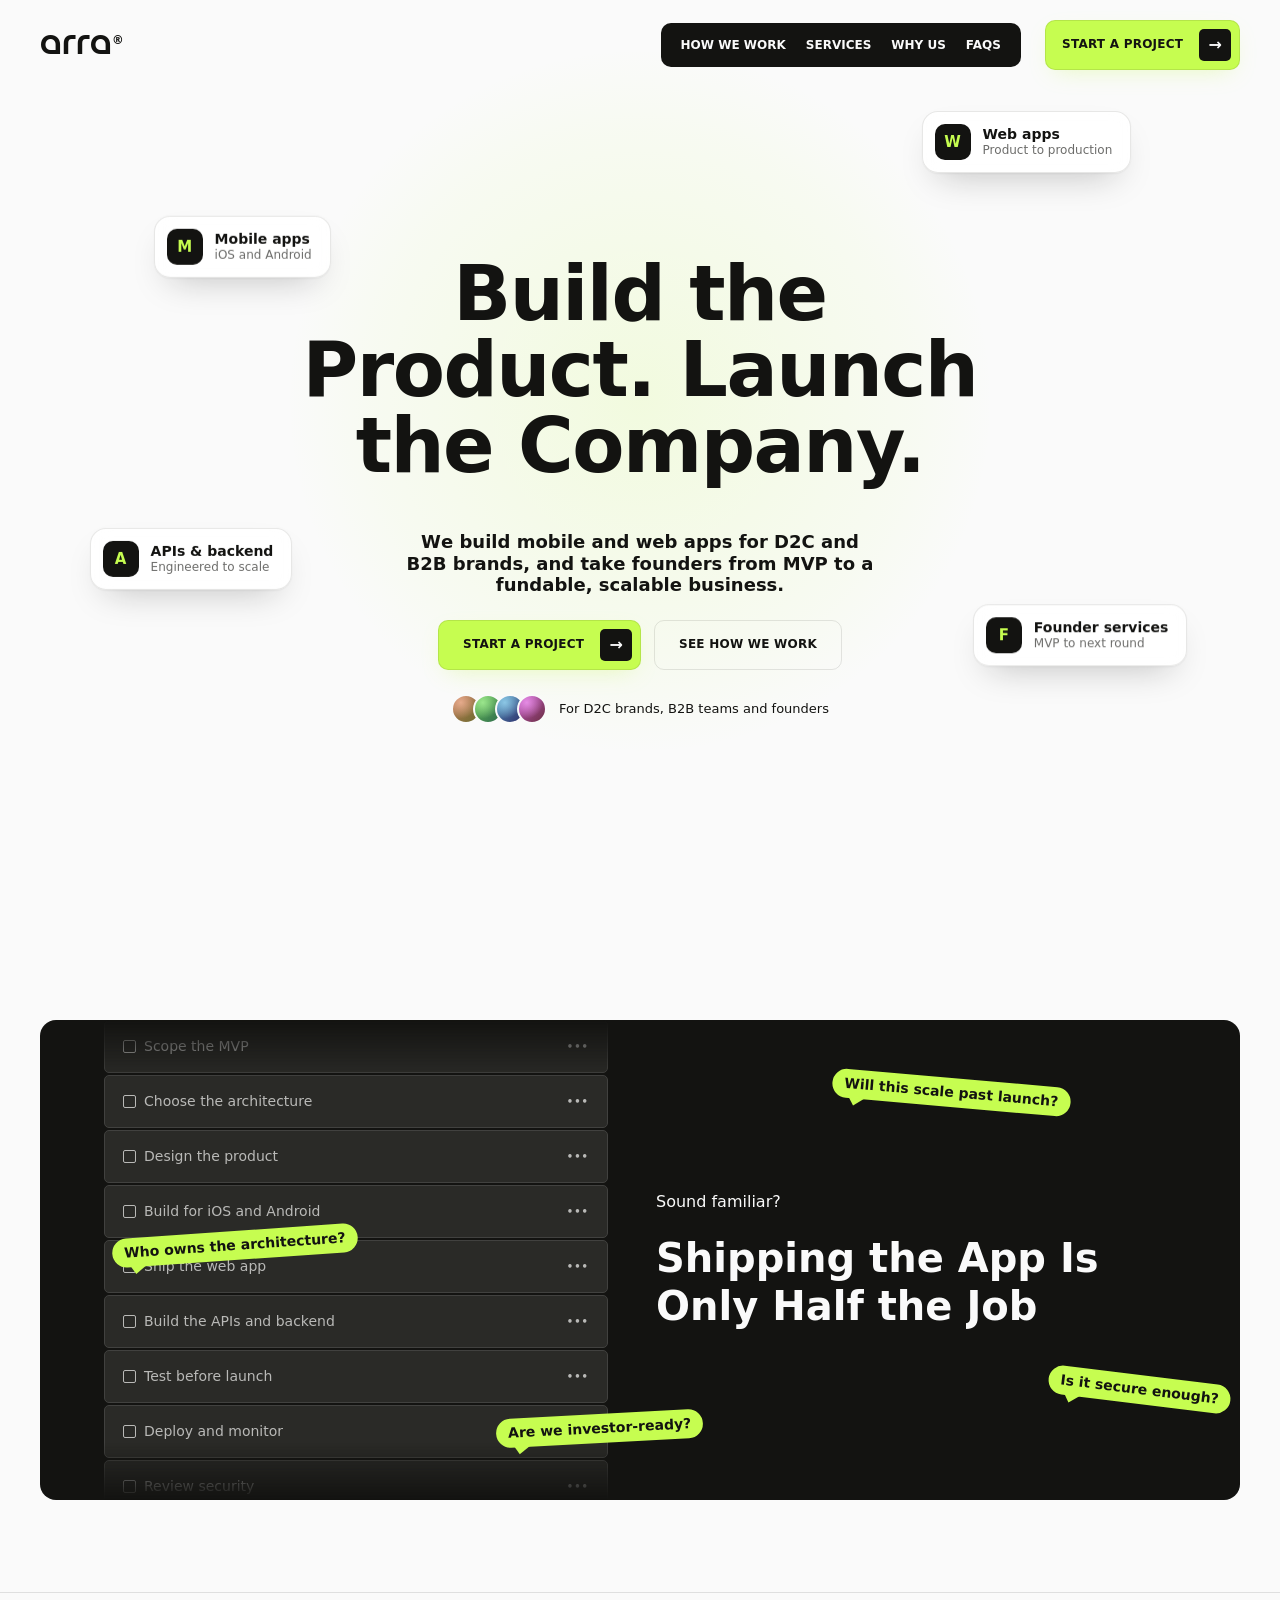
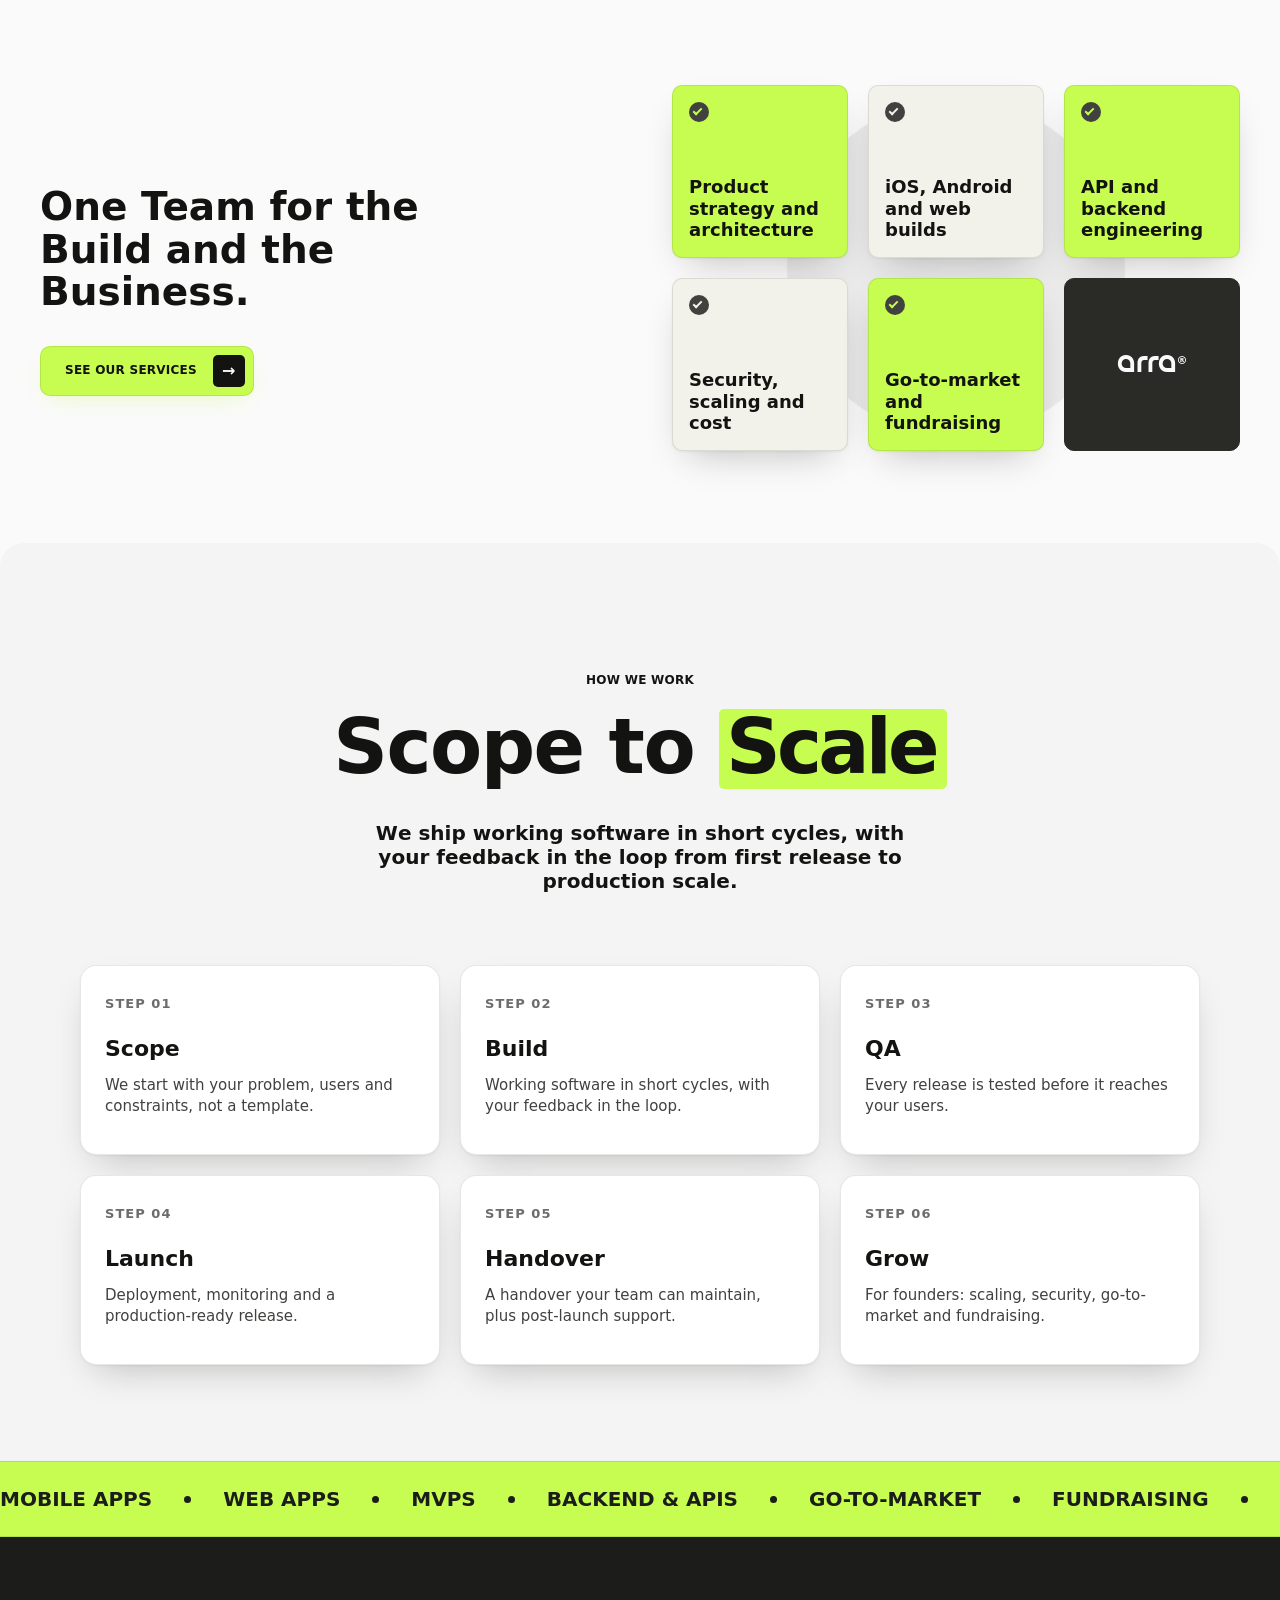
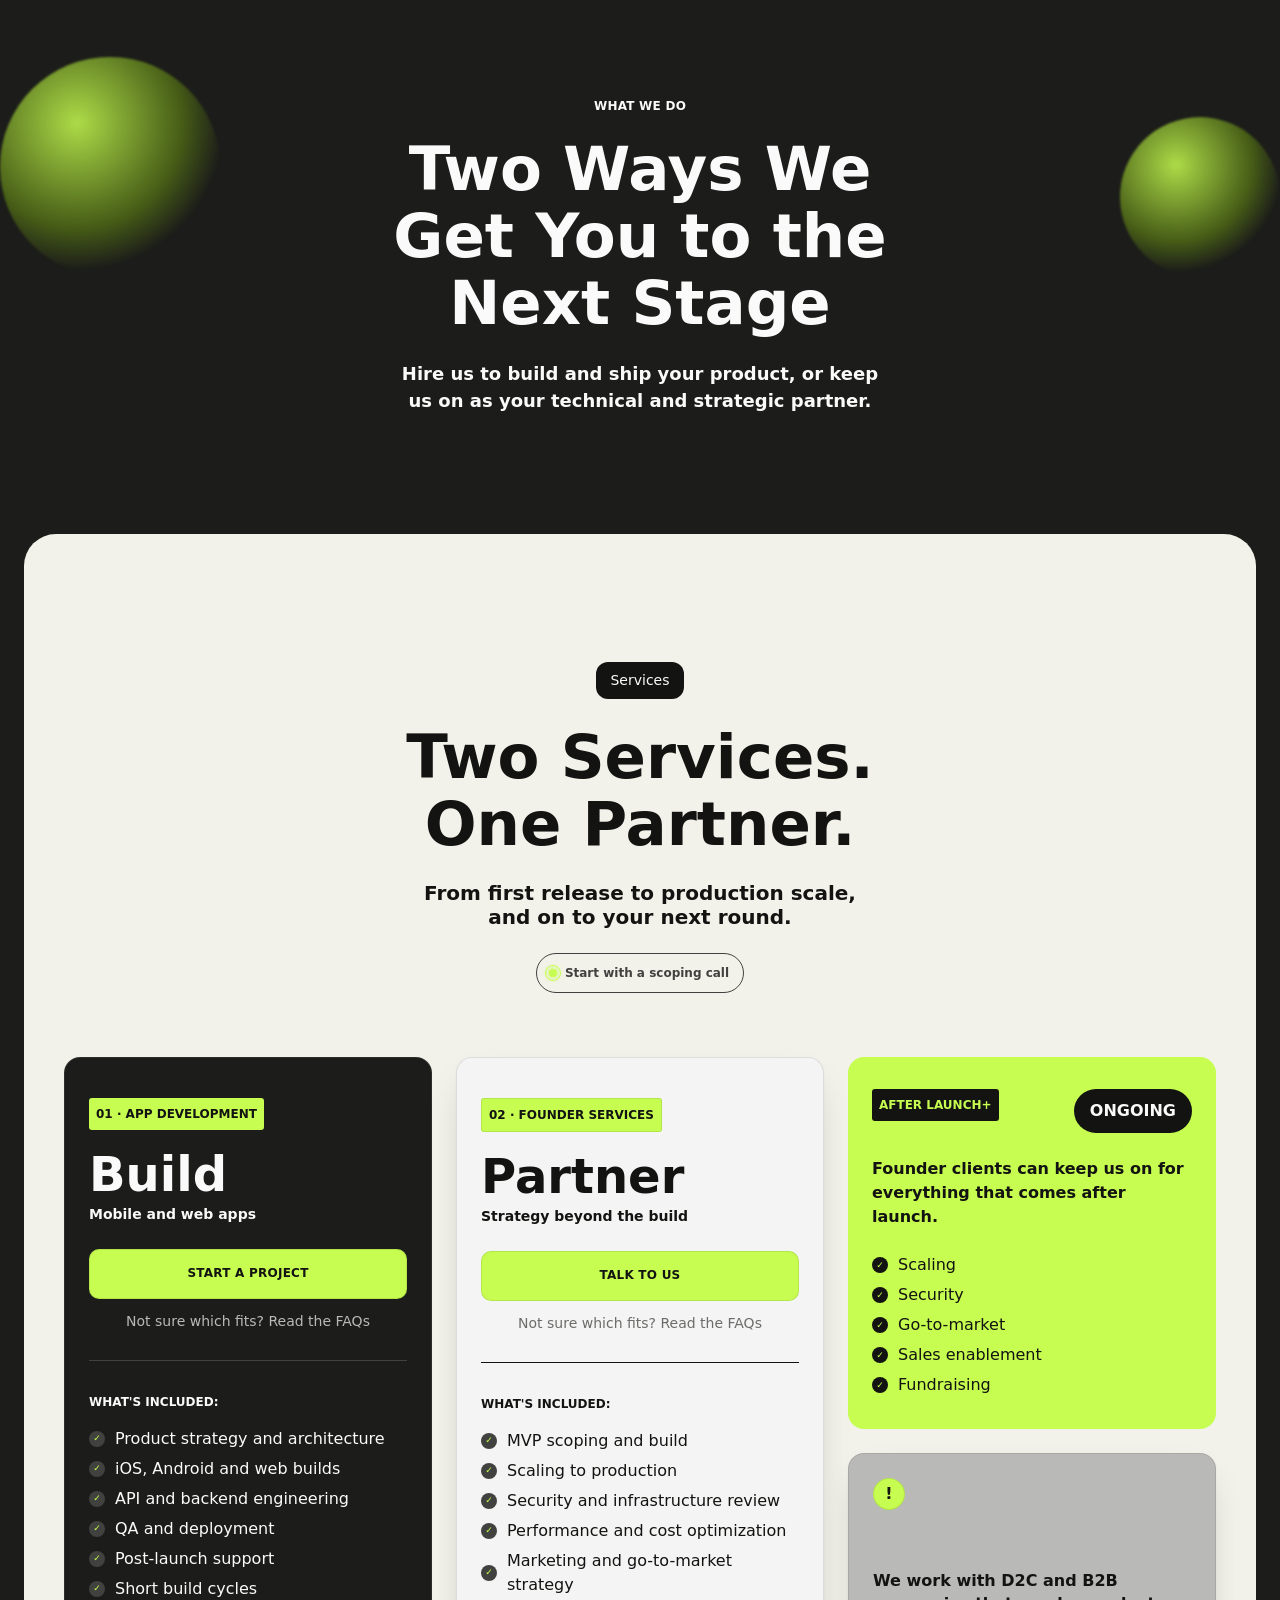
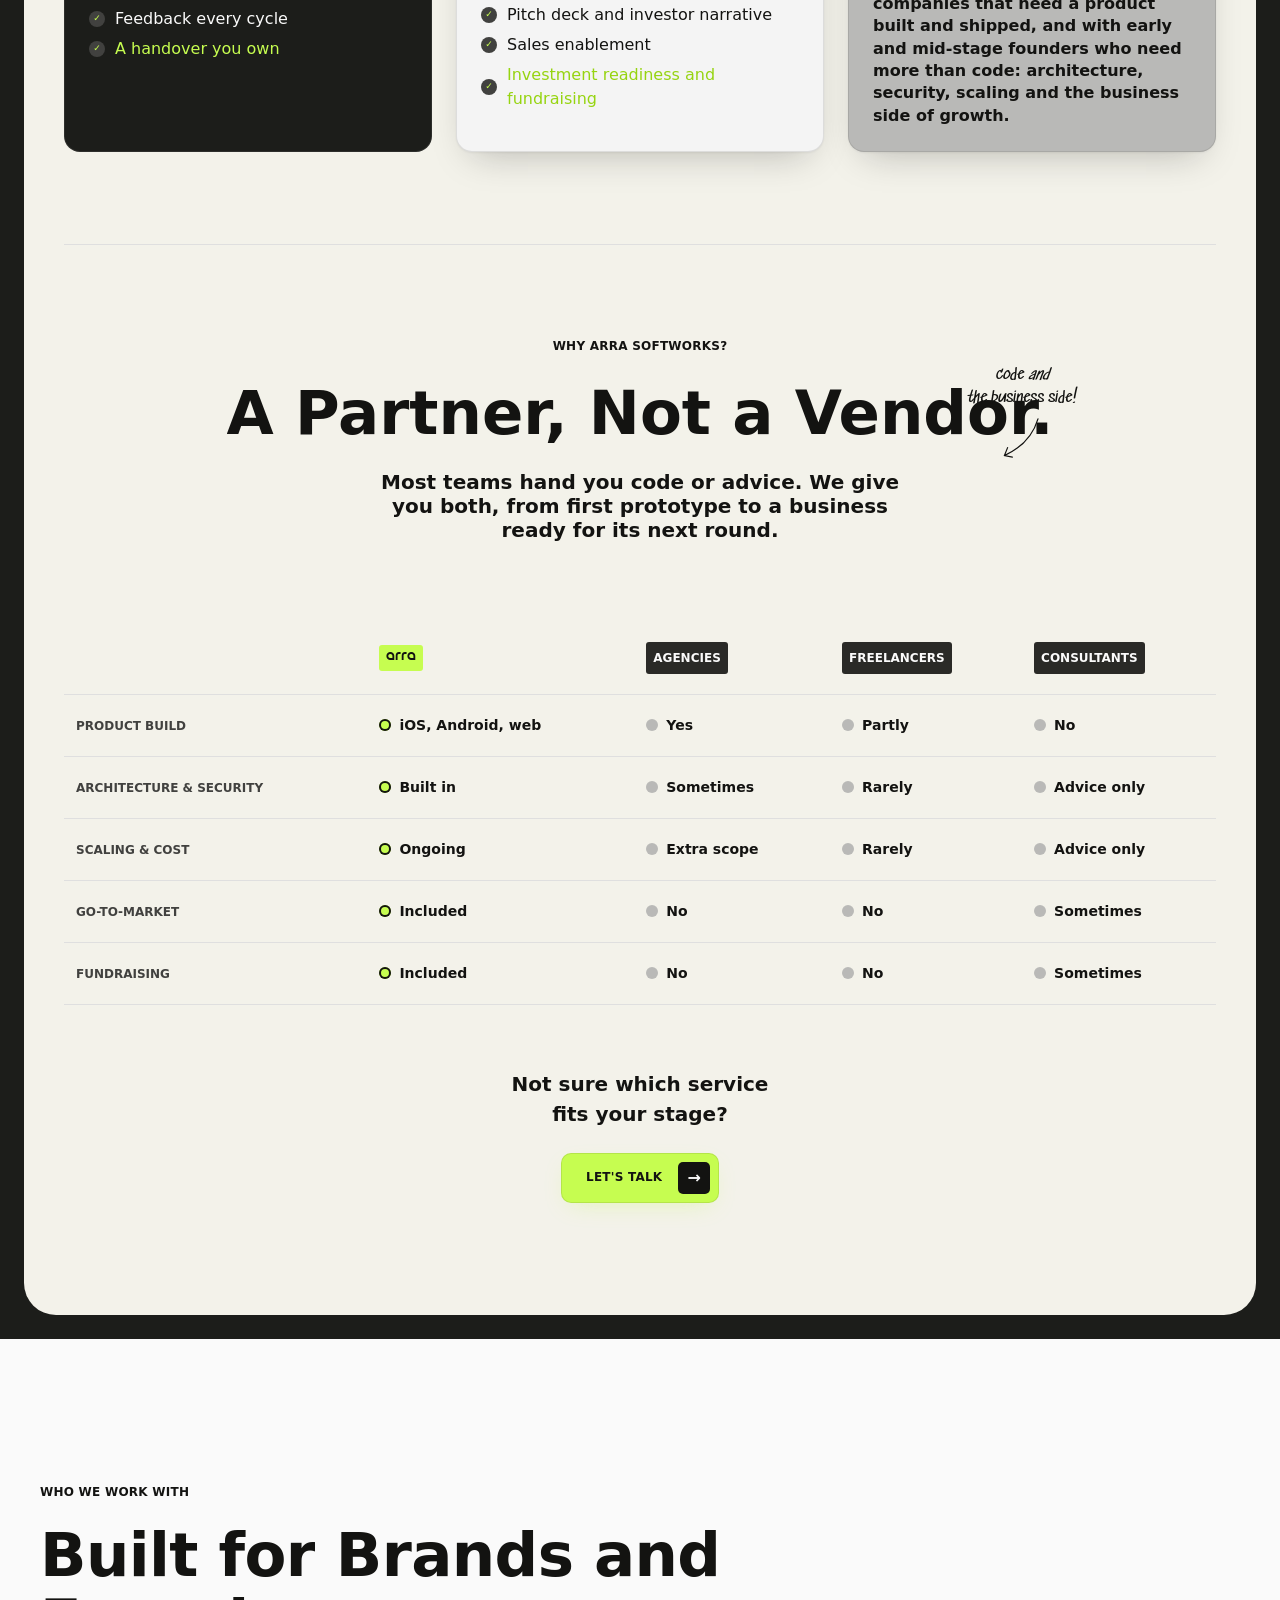
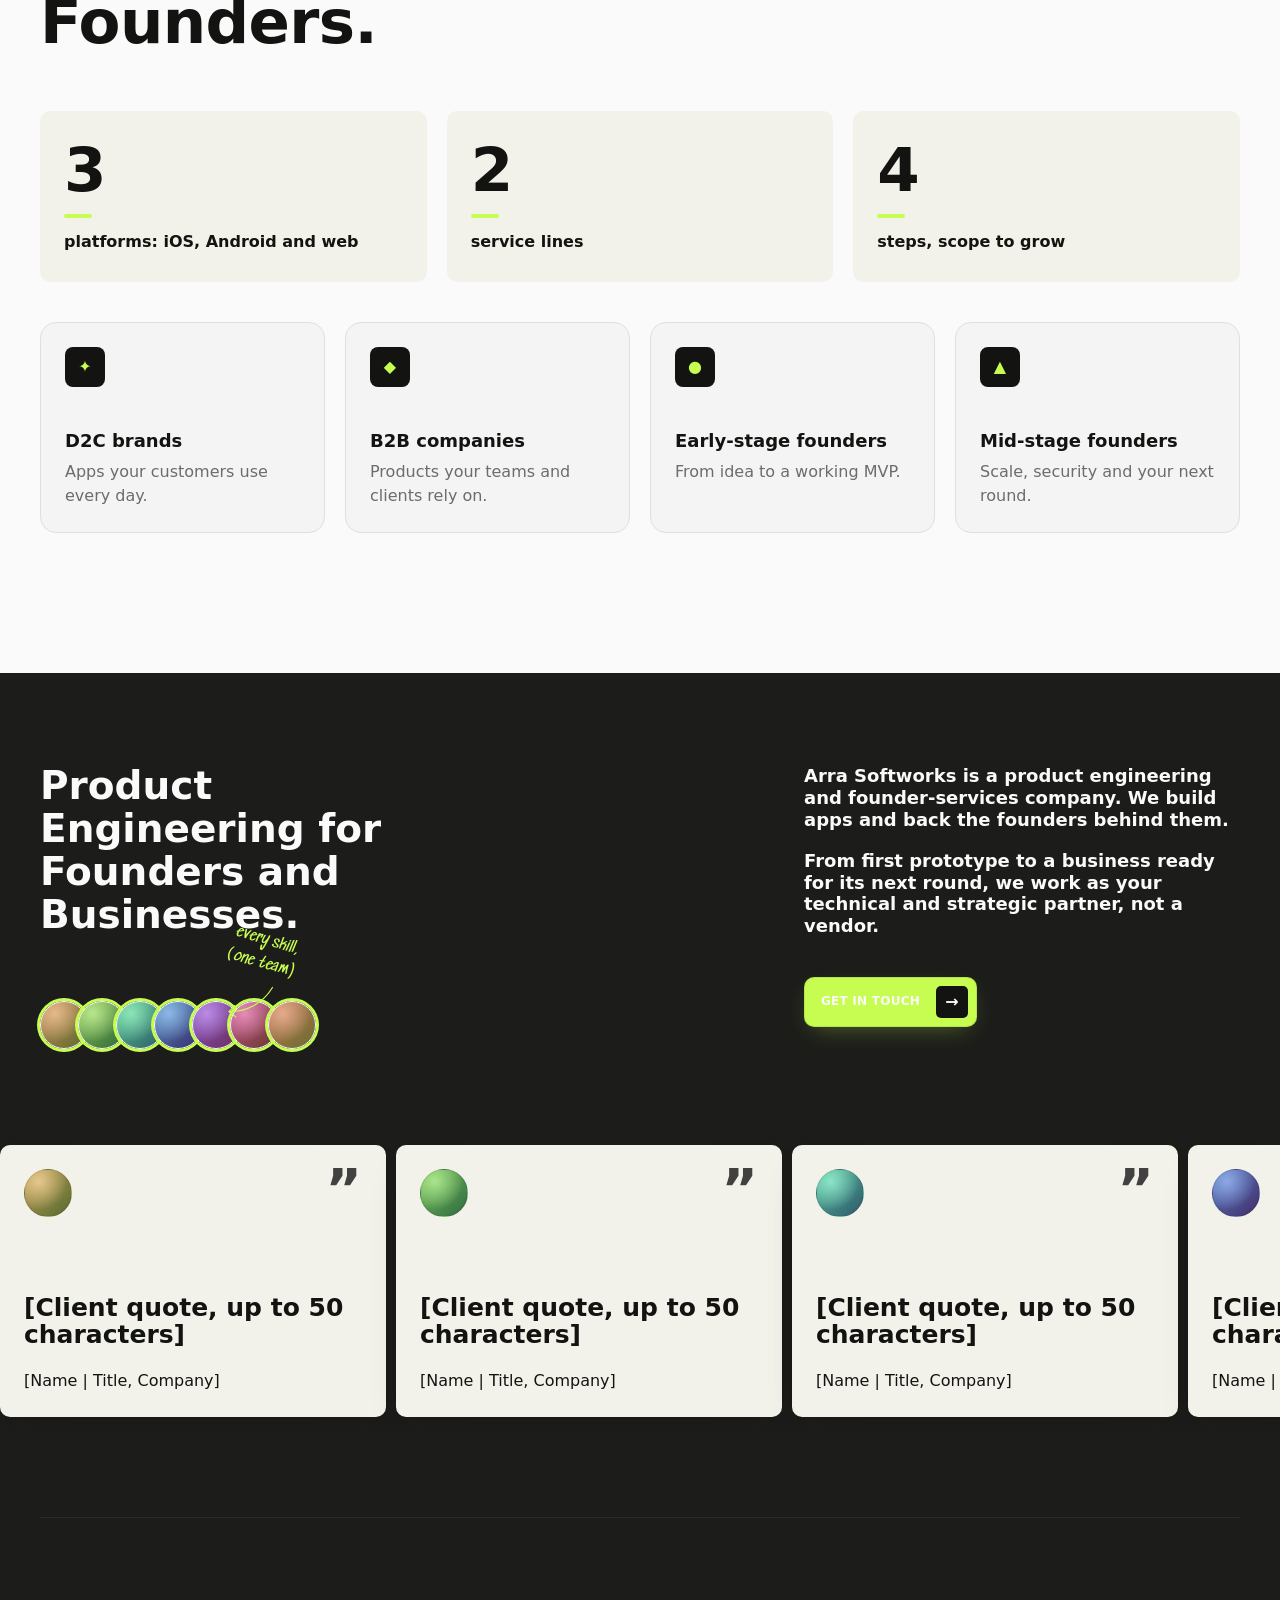
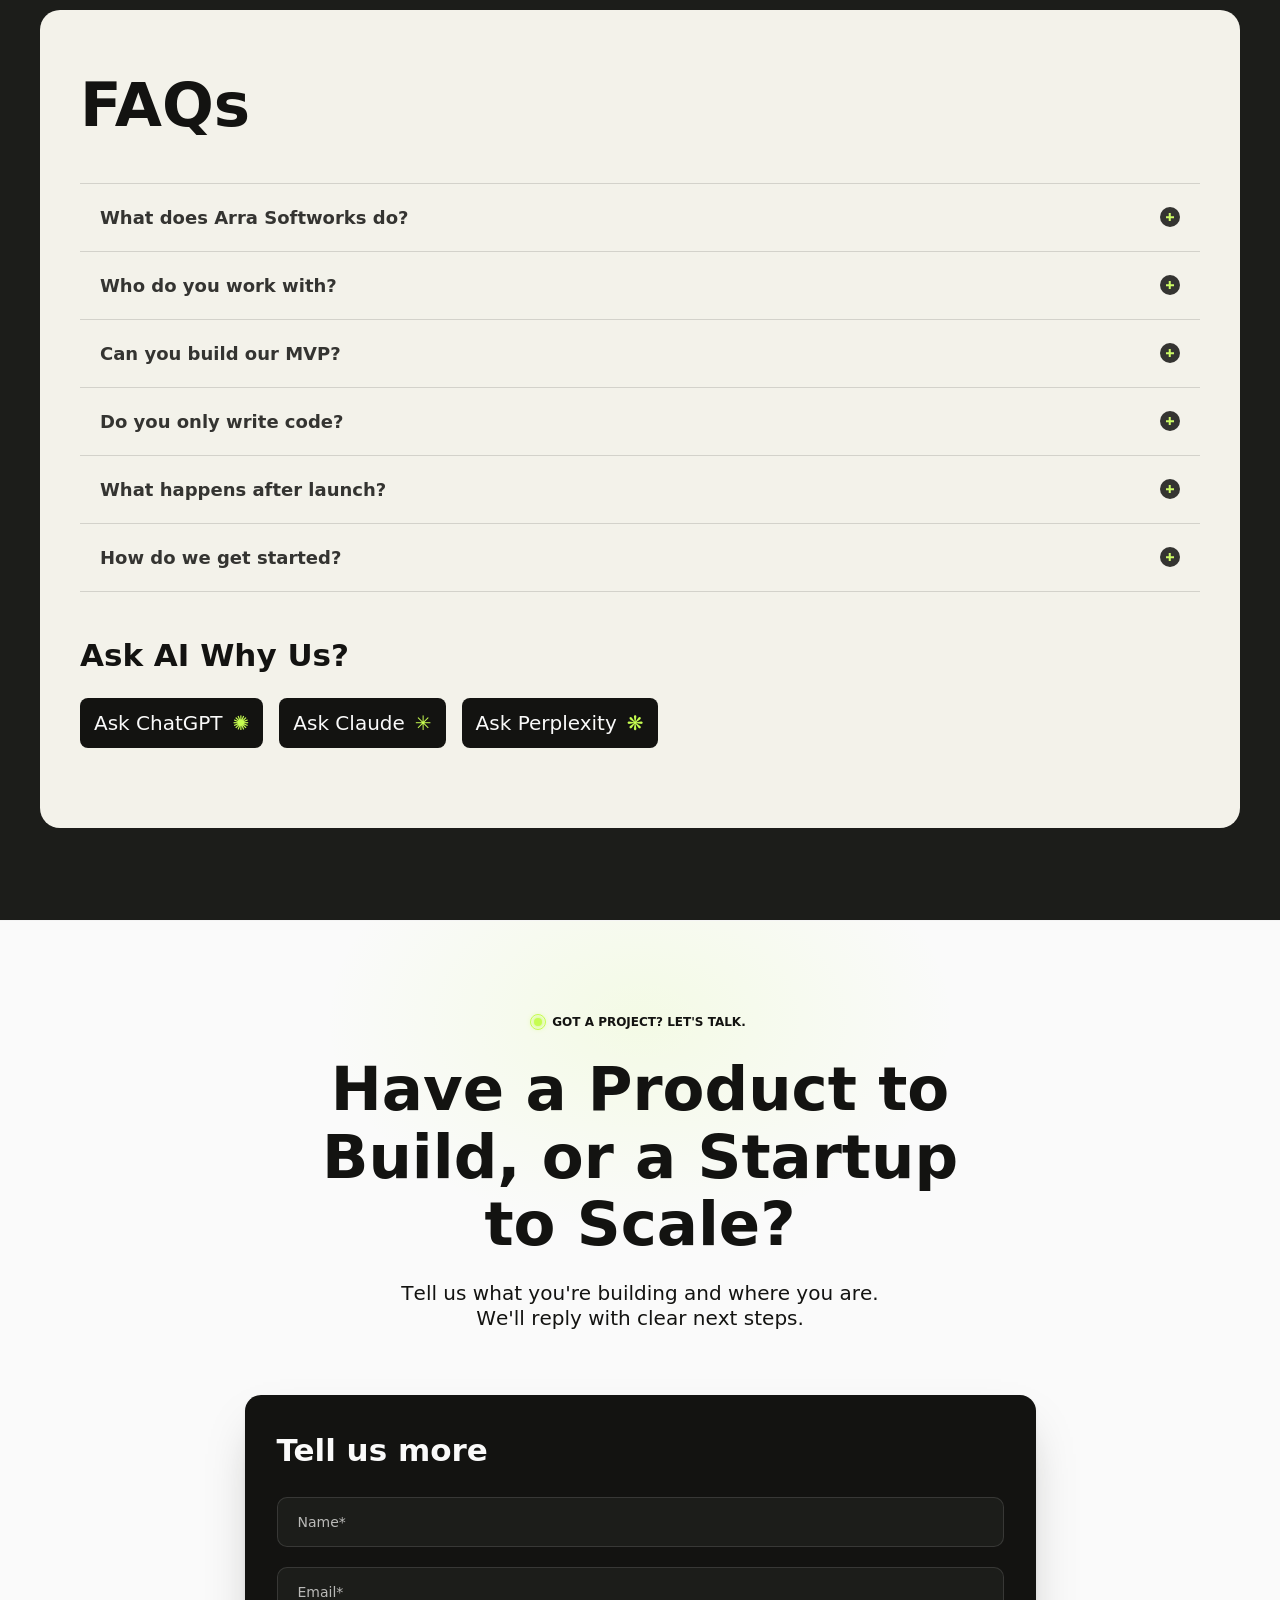
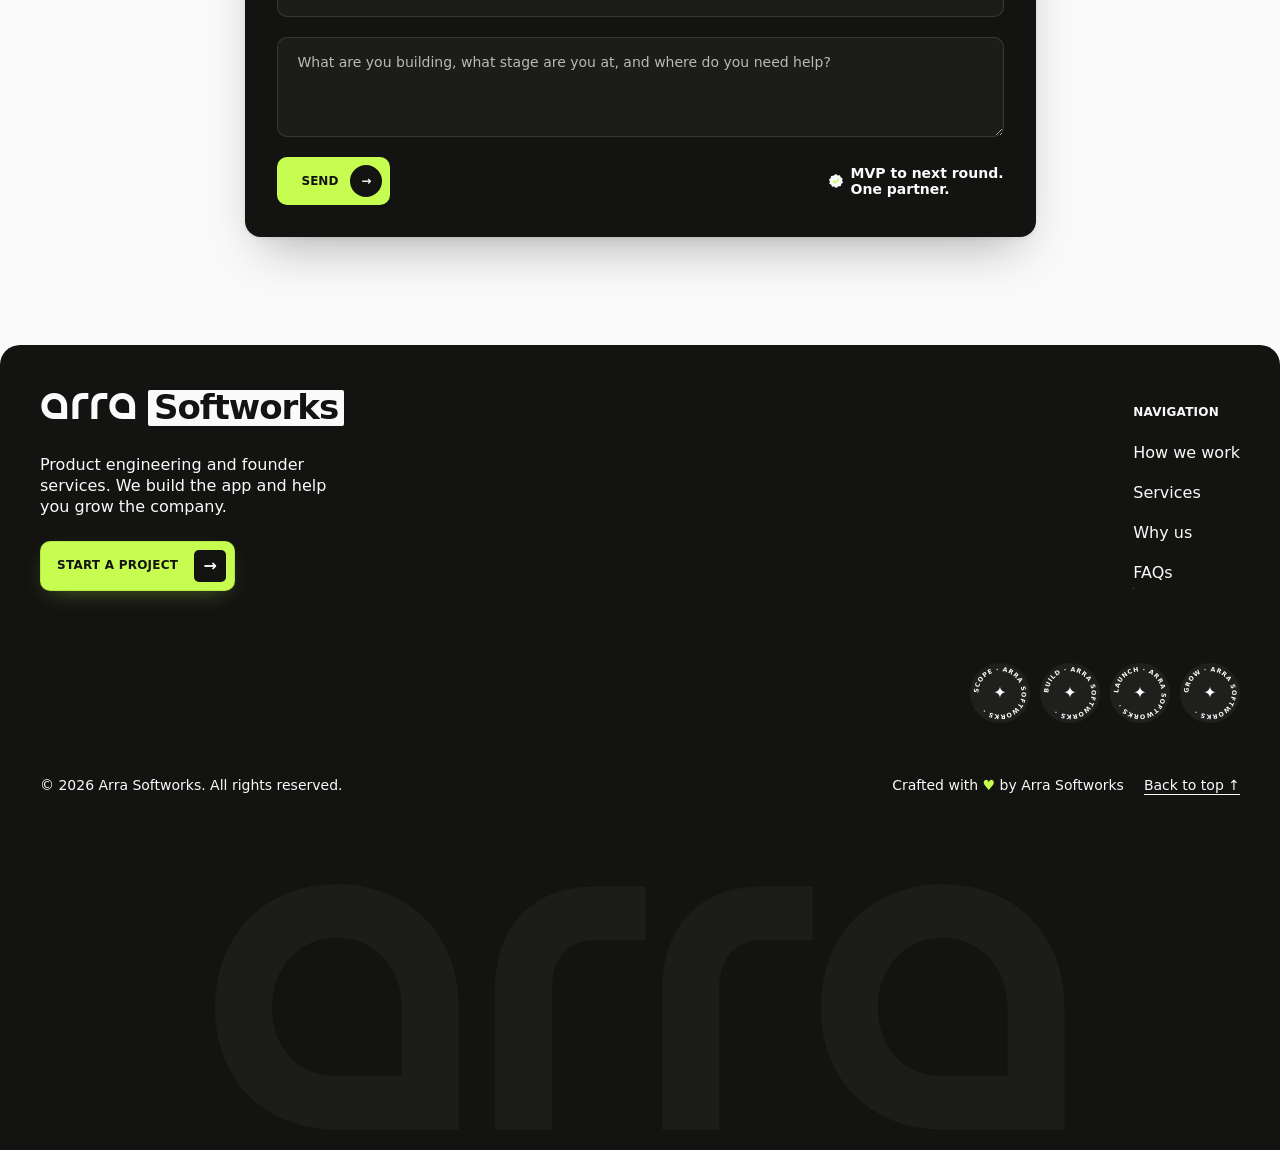
==== index.html @ 8828fb67 "added code" ====
<!DOCTYPE html>
<html lang="en">
<head>
  <meta charset="UTF-8" />
  <meta name="viewport" content="width=device-width, initial-scale=1" />
  <title>App &amp; MVP Development Partner for Founders | Arra Softworks</title>
  <meta name="description" content="Mobile and web apps for D2C and B2B brands, plus MVP, security, GTM and fundraising support for early and mid-stage founders." />
  <link rel="canonical" href="https://arrasoftworks.com/" />
  <meta name="robots" content="index, follow" />
  <meta name="theme-color" content="#131311" />
  <link rel="icon" href="favicon.ico?v=2" sizes="48x48" />
  <link rel="icon" href="favicon-32.png?v=2" sizes="32x32" type="image/png" />
  <link rel="icon" href="icon-512.png?v=2" sizes="512x512" type="image/png" />
  <link rel="apple-touch-icon" href="apple-touch-icon.png?v=2" />
  <meta property="og:type" content="website" />
  <meta property="og:site_name" content="Arra Softworks" />
  <meta property="og:title" content="Arra Softworks: Build the Product. Launch the Company." />
  <meta property="og:description" content="Mobile and web apps for D2C and B2B brands, plus MVP, security, GTM and fundraising support for early and mid-stage founders." />
  <meta property="og:url" content="https://arrasoftworks.com/" />
  <meta property="og:image" content="https://arrasoftworks.com/og.png" />
  <meta property="og:image:width" content="1200" />
  <meta property="og:image:height" content="630" />
  <meta property="og:image:alt" content="arra Softworks: Build the Product. Launch the Company." />
  <meta property="og:locale" content="en_IN" />
  <meta name="twitter:card" content="summary_large_image" />
  <meta name="twitter:title" content="Arra Softworks: Build the Product. Launch the Company." />
  <meta name="twitter:description" content="Mobile and web apps for D2C and B2B brands, plus MVP, security, GTM and fundraising support for early and mid-stage founders." />
  <meta name="twitter:image" content="https://arrasoftworks.com/og.png" />
  <!-- Google Search Console: paste the verification tag here (or verify the domain via DNS, which is preferred) -->
  <!-- <meta name="google-site-verification" content="PASTE_TOKEN_HERE" /> -->
  <script src="analytics.js?v=1" defer></script>
  <script type="application/ld+json">
  {
    "@context": "https://schema.org",
    "@type": "ProfessionalService",
    "name": "Arra Softworks",
    "url": "https://arrasoftworks.com/",
    "logo": "https://arrasoftworks.com/icon-512.png",
    "image": "https://arrasoftworks.com/og.png",
    "description": "Mobile and web apps for D2C and B2B brands, plus MVP, security, GTM and fundraising support for early and mid-stage founders.",
    "slogan": "Build the product. Launch the company.",
    "serviceType": ["Mobile app development", "Web app development", "MVP development", "API and backend engineering", "Startup technical and go-to-market advisory", "Fundraising and pitch deck support"],
    "areaServed": [{"@type": "Country", "name": "India"}, {"@type": "Place", "name": "Worldwide"}],
    "sameAs": []
  }
  </script>
  <link rel="preconnect" href="https://api.fontshare.com" crossorigin />
  <link rel="preconnect" href="https://cdn.fontshare.com" crossorigin />
  <link rel="preconnect" href="https://fonts.googleapis.com" />
  <link rel="preconnect" href="https://fonts.gstatic.com" crossorigin />
  <link rel="preload" href="aonic.medium.ttf" as="font" type="font/ttf" crossorigin />
  <link rel="preload" href="https://cdn.fontshare.com/wf/NHPGVFYUXYXE33DZ75OIT4JFGHITX5PE/PSUTMASCDJTVPERDYJZPN23BVUFUCQIF/J64QX5IPOHK56I2KYUNBQ5M2XWZEYKYX.woff2" as="font" type="font/woff2" crossorigin />
  <link rel="preload" href="https://cdn.fontshare.com/wf/P2LQKHE6KA6ZP4AAGN72KDWMHH6ZH3TA/ZC32TK2P7FPS5GFTL46EU6KQJA24ZYDB/7AHDUZ4A7LFLVFUIFSARGIWCRQJHISQP.woff2" as="font" type="font/woff2" crossorigin />
  <link rel="stylesheet" href="https://api.fontshare.com/v2/css?f[]=satoshi@400,500,700,900&display=swap" media="print" onload="this.media='all'" />
  <link rel="stylesheet" href="https://fonts.googleapis.com/css2?family=Sedgwick+Ave&display=swap" media="print" onload="this.media='all'" />
  <noscript>
    <link rel="stylesheet" href="https://api.fontshare.com/v2/css?f[]=satoshi@400,500,700,900&display=swap" />
    <link rel="stylesheet" href="https://fonts.googleapis.com/css2?family=Sedgwick+Ave&display=swap" />
  </noscript>
  <link rel="stylesheet" href="styles.css?v=20" />
</head>
<body>

  <div class="progress" aria-hidden="true"></div>
  <div class="cursor" aria-hidden="true"></div>

  <!-- NAV -->
  <header class="nav" id="top">
    <a href="#top" class="nav__logo"><span class="wordmark">arra</span><sup>®</sup></a>
    <nav class="nav__links" aria-label="Primary">
      <a href="#process" class="link-underline">How we work</a>
      <a href="#services" class="link-underline">Services</a>
      <a href="#why" class="link-underline">Why us</a>
      <a href="#faq" class="link-underline">FAQs</a>
    </nav>
    <a href="#cta" class="btn btn--accent btn--sm magnetic">
      <span class="btn__label" data-text="Start a project">Start a project</span>
      <span class="btn__arrow">→</span>
    </a>
    <button class="nav__burger" aria-label="Open menu" aria-expanded="false"><span></span><span></span></button>
  </header>

  <div class="mobile-menu" aria-hidden="true">
    <a href="#process">How we work</a>
    <a href="#services">Services</a>
    <a href="#why">Why us</a>
    <a href="#faq">FAQs</a>
    <a href="#cta" class="btn btn--accent"><span class="btn__label" data-text="Start a project">Start a project</span><span class="btn__arrow">→</span></a>
  </div>

  <main>
    <!-- HERO -->
    <section class="hero">
      <div class="hero__blob" aria-hidden="true"></div>
      <div class="hero__floats" aria-hidden="true">
        <figure class="float-card float-card--chip parallax" data-speed="-0.15" style="--x:12%;--y:20%;--r:0deg;--fx:0px;--fy:28px;--fr:0deg"><span class="chip__ico">M</span><figcaption><b>Mobile apps</b><small>iOS and Android</small></figcaption></figure>
        <figure class="float-card float-card--chip parallax" data-speed="0.12" style="--x:72%;--y:16%;--r:0deg;--fx:0px;--fy:28px;--fr:0deg"><span class="chip__ico">W</span><figcaption><b>Web apps</b><small>Product to production</small></figcaption></figure>
        <figure class="float-card float-card--chip parallax" data-speed="-0.1" style="--x:7%;--y:60%;--r:0deg;--fx:0px;--fy:28px;--fr:0deg"><span class="chip__ico">A</span><figcaption><b>APIs &amp; backend</b><small>Engineered to scale</small></figcaption></figure>
        <figure class="float-card float-card--chip parallax" data-speed="0.18" style="--x:76%;--y:64%;--r:0deg;--fx:0px;--fy:28px;--fr:0deg"><span class="chip__ico">F</span><figcaption><b>Founder services</b><small>MVP to next round</small></figcaption></figure>
      </div>
      <div class="hero__inner container">
        <h1 class="hero__title intro" style="--d:.2s">Build the Product. Launch the Company.</h1>
        <p class="hero__sub chars" data-delay="0.6">We build mobile and web apps for D2C and B2B brands, and take founders from MVP to a fundable, scalable business.</p>
        <div class="hero__actions intro intro--pop" style="--d:2s">
          <a href="#cta" class="btn btn--accent magnetic"><span class="btn__label" data-text="Start a project">Start a project</span><span class="btn__arrow">→</span></a>
          <a href="#process" class="btn btn--ghost magnetic"><span class="btn__label" data-text="See how we work">See how we work</span></a>
        </div>
        <div class="hero__proof intro" style="--d:2.1s">
          <div class="avatars"><i></i><i></i><i></i><i></i></div>
          <span>For D2C brands, B2B teams and founders</span>
        </div>
      </div>

</section>

    <!-- PAIN: scrolling checklist panel -->
    <section class="pain container">
      <div class="pain__panel reveal">
        <div class="pain__list" data-speed="22">
          <ul class="pain__track">
            <li class="check"><i></i><span>Scope the MVP</span><b>•••</b></li>
            <li class="check"><i></i><span>Choose the architecture</span><b>•••</b></li>
            <li class="check"><i></i><span>Design the product</span><b>•••</b></li>
            <li class="check"><i></i><span>Build for iOS and Android</span><b>•••</b></li>
            <li class="check"><i></i><span>Ship the web app</span><b>•••</b></li>
            <li class="check"><i></i><span>Build the APIs and backend</span><b>•••</b></li>
            <li class="check"><i></i><span>Test before launch</span><b>•••</b></li>
            <li class="check"><i></i><span>Deploy and monitor</span><b>•••</b></li>
            <li class="check"><i></i><span>Review security</span><b>•••</b></li>
            <li class="check"><i></i><span>Scale to production</span><b>•••</b></li>
            <li class="check"><i></i><span>Cut cloud costs</span><b>•••</b></li>
            <li class="check"><i></i><span>Plan go-to-market</span><b>•••</b></li>
            <li class="check"><i></i><span>Shape the pitch deck</span><b>•••</b></li>
            <li class="check"><i></i><span>Get investment-ready</span><b>•••</b></li>
          </ul>
        </div>
        <div class="pain__copy">
          <p class="pain__eyebrow">Sound familiar?</p>
          <h2 class="pain__title split">Shipping the App Is Only Half the Job</h2>
        </div>
        <span class="bubble" style="--x:6%;--y:44%;--r:-4deg;--b:0s">Who owns the architecture?</span>
        <span class="bubble" style="--x:66%;--y:12%;--r:5deg;--b:.8s">Will this scale past launch?</span>
        <span class="bubble" style="--x:84%;--y:74%;--r:7deg;--b:1.6s">Is it secure enough?</span>
        <span class="bubble" style="--x:38%;--y:82%;--r:-3deg;--b:2.4s">Are we investor-ready?</span>
      </div>
    </section>

    <!-- SOLUTION: one-decision grid -->
    <section class="solution container">
      <div class="solution__copy">
        <p class="eyebrow reveal">One partner, both halves.</p>
        <h2 class="solution__title split">One Team for the Build and the Business.</h2>
        <a href="#services" class="btn btn--accent magnetic reveal" data-delay="0.2"><span class="btn__label" data-text="See our services">See our services</span><span class="btn__arrow">→</span></a>
      </div>
      <div class="solution__grid">
        <span class="solution__blob" aria-hidden="true"></span>
        <div class="mini accent rise"><i class="mini__check"></i><p>Product strategy and architecture</p></div>
        <div class="mini cream rise"><i class="mini__check"></i><p>iOS, Android and web builds</p></div>
        <div class="mini accent rise"><i class="mini__check"></i><p>API and backend engineering</p></div>
        <div class="mini cream rise"><i class="mini__check"></i><p>Security, scaling and cost</p></div>
        <div class="mini accent rise"><i class="mini__check"></i><p>Go-to-market and fundraising</p></div>
        <div class="mini dark rise"><span class="mini__logo"><span class="wordmark">arra</span><em>®</em></span></div>
      </div>
    </section>

    <!-- TIMELINE -->
    <section class="timeline" id="process">
      <div class="container timeline__head">
        <p class="eyebrow reveal">How we work</p>
        <h2 class="timeline__title reveal">Scope to <mark>Scale</mark></h2>
        <p class="timeline__sub chars">We ship working software in short cycles, with your feedback in the loop from first release to production scale.</p>
      </div>
      <div class="board-wrap">
        <div class="board">
          <div class="board__tab" style="grid-column:1">Scope</div>
          <div class="board__tab" style="grid-column:2">Build</div>
          <div class="board__tab" style="grid-column:3">Test</div>
          <div class="board__tab" style="grid-column:4">Launch</div>
          <div class="board__tab" style="grid-column:5">Grow!</div>
            <article class="tl-card" style="grid-column:1;grid-row:2;--i:1"><header><h3>Scope</h3><span>1</span></header><p>We start with your problem, users and constraints, not a template.</p></article>
            <article class="tl-card" style="grid-column:2 / span 2;grid-row:3;--i:2"><header><h3>Build</h3><span>2</span></header><p>Working software in short cycles, with your feedback in the loop.</p></article>
            <article class="tl-card" style="grid-column:3;grid-row:4;--i:3"><header><h3>QA</h3><span>3</span></header><p>Every release is tested before it reaches your users.</p></article>
            <article class="tl-card" style="grid-column:4;grid-row:4;--i:4"><header><h3>Launch</h3><span>4</span></header><p>Deployment, monitoring and a production-ready release.</p></article>
            <article class="tl-card" style="grid-column:4;grid-row:5;--i:5"><header><h3>Handover</h3><span>5</span></header><p>A handover your team can maintain, plus post-launch support.</p></article>
            <article class="tl-card" style="grid-column:5;grid-row:5;--i:6"><header><h3>Grow</h3><span>6</span></header><p>For founders: scaling, security, go-to-market and fundraising.</p></article>
        </div>
      </div>
      <div class="logos logos--banner">
        <div class="ticker" data-speed="40">
          <div class="ticker__track">
            <span class="logo-ph">Mobile apps</span><span class="logo-ph">Web apps</span><span class="logo-ph">MVPs</span><span class="logo-ph">Backend &amp; APIs</span><span class="logo-ph">Go-to-market</span><span class="logo-ph">Fundraising</span>
          </div>
        </div>
      </div>
    </section>

    <!-- PRICING DOME -->
    <section class="dome-sec" id="services">
      <div class="container dome-sec__intro">
        <figure class="corner corner--l parallax" data-speed="0.12"><div style="--h:200"></div></figure>
        <figure class="corner corner--r parallax" data-speed="-0.1"><div style="--h:30"></div></figure>
        <p class="eyebrow reveal">What we do</p>
        <h2 class="dome-sec__title split">Two Ways We Get You to the Next Stage</h2>
        <p class="dome-sec__sub reveal" data-delay="0.2">Hire us to build and ship your product, or keep us on as your technical and strategic partner.</p>
      </div>
      <div class="dome">
        <div class="dome__inner container">
          <div class="dome__head reveal">
            <span class="badge badge--sm">Services</span>
            <h2 class="dome__title">Two Services.<br>One Partner.</h2>
            <p class="dome__sub">From first release to production scale,<br>and on to your next round.</p>
            <span class="spots"><span class="dot"></span>Start with a scoping call</span>
          </div>
          <div class="pgrid">
            <article class="pcard pcard--dark rise">
              <span class="pcard__tag">01 · App Development</span>
              <div class="pcard__top">
                <div><p class="pcard__price"><span class="price">Build</span></p><p class="pcard__per">Mobile and web apps</p></div>
                              </div>
              <a href="#cta" class="btn btn--accent btn--full"><span class="btn__label" data-text="Start a project">Start a project</span></a>
              <p class="pcard__q">Not sure which fits? <a href="#faq" class="link-underline">Read the FAQs</a></p>
              <p class="pcard__inc">What's included:</p>
              <ul class="pcard__list">
                <li>Product strategy and architecture</li>
                <li>iOS, Android and web builds</li>
                <li>API and backend engineering</li>
                <li>QA and deployment</li>
                <li>Post-launch support</li>
                <li>Short build cycles</li>
                <li>Feedback every cycle</li>
                <li class="hl">A handover you own</li>
              </ul>
            </article>
            <article class="pcard pcard--light rise">
              <span class="pcard__tag">02 · Founder Services</span>
              <div class="pcard__top">
                <div><p class="pcard__price"><span class="price">Partner</span></p><p class="pcard__per">Strategy beyond the build</p></div>
                              </div>
              <a href="#cta" class="btn btn--accent btn--full"><span class="btn__label" data-text="Talk to us">Talk to us</span></a>
              <p class="pcard__q">Not sure which fits? <a href="#faq" class="link-underline">Read the FAQs</a></p>
              <p class="pcard__inc">What's included:</p>
              <ul class="pcard__list">
                <li>MVP scoping and build</li>
                <li>Scaling to production</li>
                <li>Security and infrastructure review</li>
                <li>Performance and cost optimization</li>
                <li>Marketing and go-to-market strategy</li>
                <li>Pitch deck and investor narrative</li>
                <li>Sales enablement</li>
                <li class="hl">Investment readiness and fundraising</li>
              </ul>
            </article>
            <div class="pside">
              <article class="addon2 rise">
                <div class="addon2__top"><span class="pcard__tag pcard__tag--dark">After launch+</span><span class="addon2__price"><b>Ongoing</b></span></div>
                <p class="addon2__lead">Founder clients can keep us on for everything that comes after launch.</p>
                <ul class="pcard__list pcard__list--dark"><li>Scaling</li><li>Security</li><li>Go-to-market</li><li>Sales enablement</li><li>Fundraising</li></ul>
              </article>
              <article class="notice rise"><span class="notice__icon">!</span><p>We work with D2C and B2B companies that need a product built and shipped, and with early and mid-stage founders who need more than code: architecture, security, scaling and the business side of growth.</p></article>
            </div>
          </div>

          <div class="cmp" id="why">
            <p class="eyebrow reveal">Why Arra Softworks?</p>
            <h2 class="dome__title split">A Partner, Not a Vendor.</h2>
            <p class="dome__sub reveal">Most teams hand you code or advice. We give you both, from first prototype to a business ready for its next round.</p>
            <div class="annotation annotation--cmp reveal" data-delay="0.4">code <em>and</em><br>the business side!<svg viewBox="0 0 60 60"><path d="M50 6 C 44 26, 30 42, 8 52 M18 54 L8 52 L12 42" fill="none" stroke="currentColor" stroke-width="1.5" stroke-linecap="round"/></svg></div>
            <div class="table-wrap reveal">
              <table class="cmp__table">
                <thead><tr><th></th><th><span class="ctag ctag--accent wordmark">arra</span></th><th><span class="ctag">Agencies</span></th><th><span class="ctag">Freelancers</span></th><th><span class="ctag">Consultants</span></th></tr></thead>
                <tbody>
                <tr><th>Product build</th><td class="us"><i class="dot-y"></i>iOS, Android, web</td><td><i class="dot-n"></i>Yes</td><td><i class="dot-n"></i>Partly</td><td><i class="dot-n"></i>No</td></tr>
                <tr><th>Architecture &amp; security</th><td class="us"><i class="dot-y"></i>Built in</td><td><i class="dot-n"></i>Sometimes</td><td><i class="dot-n"></i>Rarely</td><td><i class="dot-n"></i>Advice only</td></tr>
                <tr><th>Scaling &amp; cost</th><td class="us"><i class="dot-y"></i>Ongoing</td><td><i class="dot-n"></i>Extra scope</td><td><i class="dot-n"></i>Rarely</td><td><i class="dot-n"></i>Advice only</td></tr>
                <tr><th>Go-to-market</th><td class="us"><i class="dot-y"></i>Included</td><td><i class="dot-n"></i>No</td><td><i class="dot-n"></i>No</td><td><i class="dot-n"></i>Sometimes</td></tr>
                <tr><th>Fundraising</th><td class="us"><i class="dot-y"></i>Included</td><td><i class="dot-n"></i>No</td><td><i class="dot-n"></i>No</td><td><i class="dot-n"></i>Sometimes</td></tr>
                </tbody>
              </table>
            </div>
            <p class="cmp__q reveal">Not sure which service<br>fits your stage?</p>
            <a href="#cta" class="btn btn--accent magnetic reveal"><span class="btn__label" data-text="Let's talk">Let's talk</span><span class="btn__arrow">→</span></a>
          </div>
        </div>
      </div>
    </section>

    <!-- HIGHLIGHTS / STATS -->
    <section class="highlights container">
      <p class="eyebrow reveal">Who we work with</p>
      <h2 class="h2 split">Built for Brands and Founders.</h2>
      <div class="stats">
        <div class="stat reveal"><b class="count" data-to="3">0</b><span>platforms: iOS, Android and web</span></div>
        <div class="stat reveal" data-delay="0.1"><b class="count" data-to="2">0</b><span>service lines</span></div>
        <div class="stat reveal" data-delay="0.2"><b class="count" data-to="4">0</b><span>steps, scope to grow</span></div>
      </div>
      <div class="features">
        <div class="feature reveal"><span class="feature__icon">✦</span><h3>D2C brands</h3><p>Apps your customers use every day.</p></div>
        <div class="feature reveal" data-delay="0.08"><span class="feature__icon">◆</span><h3>B2B companies</h3><p>Products your teams and clients rely on.</p></div>
        <div class="feature reveal" data-delay="0.16"><span class="feature__icon">●</span><h3>Early-stage founders</h3><p>From idea to a working MVP.</p></div>
        <div class="feature reveal" data-delay="0.24"><span class="feature__icon">▲</span><h3>Mid-stage founders</h3><p>Scale, security and your next round.</p></div>
      </div>
    </section>

    <!-- ABOUT + TESTIMONIALS + FAQ (dark) -->
    <section class="about-sec">
      <div class="container about">
        <div class="about__left">
          <h2 class="about__title split">Product Engineering for Founders and Businesses.</h2>
          <div class="about__team reveal" data-delay="0.2">
            <div class="avatars-row avatars-row--dark"><span class="av" data-name="Product" data-role="Strategy and scoping" style="--h:30"></span><span class="av" data-name="Mobile" data-role="iOS and Android" style="--h:90"></span><span class="av" data-name="Web" data-role="Web apps" style="--h:150"></span><span class="av" data-name="Backend" data-role="APIs and infrastructure" style="--h:210"></span><span class="av" data-name="QA" data-role="Testing and release" style="--h:270"></span><span class="av" data-name="Security" data-role="Reviews and hardening" style="--h:330"></span><span class="av" data-name="Growth" data-role="Go-to-market and fundraising" style="--h:20"></span></div>
            <div class="annotation annotation--team">every skill,<br>(one team)<svg viewBox="0 0 60 60"><path d="M52 6 C 46 28, 30 44, 8 50 M18 54 L8 50 L13 41" fill="none" stroke="currentColor" stroke-width="1.5" stroke-linecap="round"/></svg></div>
          </div>
        </div>
        <div class="about__right reveal" data-delay="0.15">
          <p>Arra Softworks is a product engineering and founder-services company. We build apps and back the founders behind them.</p>
          <p>From first prototype to a business ready for its next round, we work as your technical and strategic partner, not a vendor.</p>
          <a href="#cta" class="btn btn--accent btn--sm magnetic"><span class="btn__label" data-text="Get in touch">Get in touch</span><span class="btn__arrow">→</span></a>
        </div>
      </div>

      <div class="ticker tticker" data-speed="45">
        <div class="ticker__track">
          <blockquote class="tcard" style="--h:40"><div class="tcard__top"><i></i><span class="tcard__mark">”</span></div><p>[Client quote, up to 50 characters]</p><footer>[Name | Title, Company]</footer></blockquote>
          <blockquote class="tcard" style="--h:100"><div class="tcard__top"><i></i><span class="tcard__mark">”</span></div><p>[Client quote, up to 50 characters]</p><footer>[Name | Title, Company]</footer></blockquote>
          <blockquote class="tcard" style="--h:160"><div class="tcard__top"><i></i><span class="tcard__mark">”</span></div><p>[Client quote, up to 50 characters]</p><footer>[Name | Title, Company]</footer></blockquote>
          <blockquote class="tcard" style="--h:220"><div class="tcard__top"><i></i><span class="tcard__mark">”</span></div><p>[Client quote, up to 50 characters]</p><footer>[Name | Title, Company]</footer></blockquote>
          <blockquote class="tcard" style="--h:280"><div class="tcard__top"><i></i><span class="tcard__mark">”</span></div><p>[Client quote, up to 50 characters]</p><footer>[Name | Title, Company]</footer></blockquote>
        </div>
      </div>

      <div class="container"><hr class="about__rule"></div>

      <div class="container" id="faq">
        <div class="faqcard reveal">
          <h2 class="faqcard__title">FAQs</h2>
          <div class="faq__list faq__list--flat">
        <div class="qa"><button class="qa__q" aria-expanded="false">What does Arra Softworks do?<span class="qa__icon"></span></button><div class="qa__a"><p>We build mobile and web apps for D2C and B2B brands, and work with founders as a technical and strategic partner, from MVP to a fundable, scalable business.</p></div></div>
        <div class="qa"><button class="qa__q" aria-expanded="false">Who do you work with?<span class="qa__icon"></span></button><div class="qa__a"><p>D2C and B2B companies that need a product built and shipped, and early and mid-stage founders who need a partner beyond code.</p></div></div>
        <div class="qa"><button class="qa__q" aria-expanded="false">Can you build our MVP?<span class="qa__icon"></span></button><div class="qa__a"><p>Yes. We scope the MVP around your problem, users and constraints, then build it in short cycles with your feedback in the loop.</p></div></div>
        <div class="qa"><button class="qa__q" aria-expanded="false">Do you only write code?<span class="qa__icon"></span></button><div class="qa__a"><p>No. For founders we also cover security, scaling, cost optimization, go-to-market, sales enablement and fundraising.</p></div></div>
        <div class="qa"><button class="qa__q" aria-expanded="false">What happens after launch?<span class="qa__icon"></span></button><div class="qa__a"><p>You get deployment, monitoring, a handover you can maintain and post-launch support. Founder clients can keep us on for scaling and growth.</p></div></div>
        <div class="qa"><button class="qa__q" aria-expanded="false">How do we get started?<span class="qa__icon"></span></button><div class="qa__a"><p>Send us a note through the contact form below. Tell us what you're building and what stage you're at.</p></div></div>
          </div>
          <div class="faqcard__ask">
            <p class="faqcard__sub">Ask AI Why Us?</p>
            <div class="faqcard__links">
              <a href="https://chatgpt.com/" data-ask="chatgpt" class="tinybtn" target="_blank" rel="noopener">Ask ChatGPT <span aria-hidden="true">✺</span></a>
              <a href="https://claude.ai/new" data-ask="claude" class="tinybtn" target="_blank" rel="noopener">Ask Claude <span aria-hidden="true">✳</span></a>
              <a href="https://www.perplexity.ai/" data-ask="perplexity" class="tinybtn" target="_blank" rel="noopener">Ask Perplexity <span aria-hidden="true">❋</span></a>
            </div>
          </div>
        </div>
      </div>
    </section>

    <!-- FINAL CTA + CONTACT -->
    <section class="contact" id="cta">
      <div class="contact__arc" aria-hidden="true"></div>
      <div class="container contact__inner">
        <p class="contact__eyebrow reveal"><span class="dot"></span>Got a project? Let's talk.</p>
        <h2 class="contact__title split">Have a Product to Build, or a Startup to Scale?</h2>
        <p class="contact__sub chars">Tell us what you're building and where you are. We'll reply with clear next steps.</p>
        <form class="cform reveal" novalidate action="https://formsubmit.co/developer@arrasoftworks.com" method="POST">
          <input type="text" name="_honey" tabindex="-1" autocomplete="off" aria-hidden="true" class="cform__hp">
          <p class="cform__title">Tell us more</p>
          <input type="text" name="name" placeholder="Name*" required>
          <input type="email" name="email" placeholder="Email*" required>
          <textarea name="message" rows="3" placeholder="What are you building, what stage are you at, and where do you need help?"></textarea>
          <div class="cform__row">
            <button type="submit" class="cform__submit">Send <span>→</span></button>
            <p class="cform__note"><i aria-hidden="true"><svg viewBox="0 0 16 16" width="14" height="14"><path d="M8 0l2 1.6 2.5-.2.9 2.4 2.2 1.2-.6 2.5 1 2.3-2 1.5-.4 2.5-2.5.3L8 16l-2-1.6-2.5.2-.9-2.4-2.2-1.2.6-2.5-1-2.3 2-1.5.4-2.5 2.5-.3z" fill="currentColor"/><path d="M5 8.2l2 2 4-4.2" stroke="currentColor" style="color:var(--accent)" stroke-width="1.6" fill="none" stroke-linecap="round" stroke-linejoin="round"/></svg></i><span>MVP to next round.<br>One partner.</span></p>
          </div>
          <p class="cform__status" role="status" hidden></p>
        </form>
      </div>
    </section>
  </main>

  <footer class="footer dark">
    <div class="footer__wrap">
      <div class="footer__top">
        <div class="footer__brand">
          <a href="#top" class="footer__logo"><span class="wordmark">arra</span><span class="footer__logo-box">Softworks</span></a>
          <p class="footer__desc">Product engineering and founder services. We build the app and help you grow the company.</p>
          <a href="#cta" class="btn btn--accent btn--sm magnetic"><span class="btn__label" data-text="Start a project">Start a project</span><span class="btn__arrow">→</span></a>
        </div>
        <div class="footer__cols">
          <div><p class="footer__h">Navigation</p><a href="#process" class="link-underline">How we work</a><a href="#services" class="link-underline">Services</a><a href="#why" class="link-underline">Why us</a><a href="#faq" class="link-underline">FAQs</a></div>
        </div>
      </div>
      <div class="badges" aria-hidden="true">
        <span class="badge-ring"><svg viewBox="0 0 100 100"><defs><path id="br1" d="M50,50 m-36,0 a36,36 0 1,1 72,0 a36,36 0 1,1 -72,0"/></defs><text><textPath href="#br1">SCOPE · ARRA SOFTWORKS ·</textPath></text></svg><b>✦</b></span>
        <span class="badge-ring"><svg viewBox="0 0 100 100"><defs><path id="br2" d="M50,50 m-36,0 a36,36 0 1,1 72,0 a36,36 0 1,1 -72,0"/></defs><text><textPath href="#br2">BUILD · ARRA SOFTWORKS ·</textPath></text></svg><b>✦</b></span>
        <span class="badge-ring"><svg viewBox="0 0 100 100"><defs><path id="br3" d="M50,50 m-36,0 a36,36 0 1,1 72,0 a36,36 0 1,1 -72,0"/></defs><text><textPath href="#br3">LAUNCH · ARRA SOFTWORKS ·</textPath></text></svg><b>✦</b></span>
        <span class="badge-ring"><svg viewBox="0 0 100 100"><defs><path id="br4" d="M50,50 m-36,0 a36,36 0 1,1 72,0 a36,36 0 1,1 -72,0"/></defs><text><textPath href="#br4">GROW · ARRA SOFTWORKS ·</textPath></text></svg><b>✦</b></span>
      </div>
      <div class="footer__bottom">
        <span>© <span id="year"></span> Arra Softworks. All rights reserved.</span>
        <span class="footer__credits"><span>Crafted with <em class="heart">♥</em> by Arra Softworks</span><a href="#top" class="footer__totop">Back to top ↑</a></span>
      </div>
    </div>
    <div class="footer__big wordmark" aria-hidden="true"><span data-word="arra"></span></div>
  </footer>

  <script src="script.js?v=10" defer></script>
</body>
</html>
---- styles.css ----
/* ===== Tokens ===== */
:root {
  --ink: #131311;
  --ink-900: #1c1d1a;
  --ink-800: #2a2a27;
  --ink-700: #41413f;
  --ink-600: #6c6c6a;
  --ink-500: #969694;
  --ink-400: #b9b9b7;
  --ink-300: #dfdfdf;
  --ink-200: #eaeaea;
  --ink-100: #f4f4f4;
  --cream: #f3f2ea;
  --paper: #fafafa;
  --accent: #c6fd50;
  --accent-dark: #96d411;
  --accent-glow: rgba(198, 253, 80, .4);

  --font: "Satoshi", system-ui, -apple-system, "Segoe UI", sans-serif;
  --hand: "Sedgwick Ave", "Comic Sans MS", cursive;

  --ease-out: cubic-bezier(.165, .84, .44, 1);
  --ease-soft: cubic-bezier(.215, .61, .355, 1);
  --ease-io: cubic-bezier(.44, 0, .56, 1);

  --shadow: 0 1px 2px rgba(19, 19, 17, .05), 0 16px 36px -16px rgba(19, 19, 17, .28);
  --shadow-lift: 0 2px 4px rgba(19, 19, 17, .06), 0 24px 48px -18px rgba(19, 19, 17, .35);
  --hairline: rgba(19, 19, 17, .1);
  --border: 1px solid var(--hairline);
  --radius: 10px;
  --maxw: 1312px;
}

*, *::before, *::after { box-sizing: border-box; margin: 0; padding: 0; }
html { scroll-behavior: smooth; -webkit-text-size-adjust: 100%; }
body {
  font-family: var(--font);
  font-size: 16px;
  line-height: 1.5;
  color: var(--ink);
  background: var(--paper);
  -webkit-font-smoothing: antialiased;
  overflow-x: hidden;
}
img { max-width: 100%; display: block; }
a { color: inherit; text-decoration: none; }
button { font: inherit; color: inherit; background: none; border: 0; cursor: pointer; }
ul, ol { list-style: none; }
::selection { background: var(--accent); color: var(--ink); }

.container { width: 100%; max-width: calc(var(--maxw) + 80px); margin-inline: auto; padding-inline: 40px; }
section { position: relative; }

/* ===== Type ===== */
.eyebrow {
  font-size: 12px; font-weight: 700; letter-spacing: .02em;
  text-transform: uppercase; margin-bottom: 20px;
  display: inline-flex; align-items: center; gap: 8px;
}
.h2 {
  font-size: clamp(40px, 5.2vw, 61px); font-weight: 900; line-height: 1.1;
  letter-spacing: -.01em; max-width: 18ch; margin-bottom: 56px;
}
.dark { background: var(--ink); color: var(--paper); }
.dark .h2 { color: var(--paper); }

/* placeholder imagery: hue-driven gradients */
.shot, .float-card__img, .project__img, .member__img, .impact__img, .av, .avatars i, .quote footer i {
  background:
    radial-gradient(circle at 30% 25%, hsl(var(--h, 20) 70% 75% / .9), transparent 60%),
    linear-gradient(135deg, hsl(var(--h, 20) 45% 55%), hsl(calc(var(--h, 20) + 40) 40% 30%));
}

/* ===== Progress + cursor ===== */
.progress {
  position: fixed; top: 0; left: 0; height: 3px; width: 100%; z-index: 120;
  background: var(--accent); transform-origin: 0 50%; transform: scaleX(0);
}
.cursor {
  position: fixed; top: 0; left: 0; width: 14px; height: 14px; border-radius: 50%;
  background: var(--accent); border: 1px solid var(--hairline);
  pointer-events: none; z-index: 150; opacity: 0;
  transform: translate(-50%, -50%);
  transition: width .3s var(--ease-out), height .3s var(--ease-out), opacity .3s;
  mix-blend-mode: normal;
}
.cursor.is-active { opacity: 1; }
.cursor.is-hover { width: 44px; height: 44px; background: var(--accent-glow); }
@media (hover: none) { .cursor { display: none; } }

/* ===== Nav ===== */
.nav {
  position: fixed; top: 0; left: 0; right: 0; z-index: 100;
  display: flex; align-items: center; justify-content: space-between; gap: 24px;
  padding: 20px 40px;
  transition: transform .5s var(--ease-out), background .4s, padding .4s;
  opacity: 0; animation: fadeIn .7s linear forwards;
}
@keyframes fadeIn { to { opacity: 1; } }
.nav.is-scrolled { padding-block: 12px; background: rgba(250, 250, 250, .8); backdrop-filter: blur(12px); -webkit-backdrop-filter: blur(12px); }
.nav.is-hidden { transform: translateY(-110%); }
.nav__logo { font-size: 26px; font-weight: 900; letter-spacing: -.02em; }
.nav__logo sup { font-size: .45em; font-weight: 700; }
.nav__links {
  margin-left: auto; display: flex; gap: 4px; padding: 3px 12px;
  background: var(--ink); border-radius: var(--radius);
}
.nav__links a {
  color: var(--paper); font-size: 12px; font-weight: 700; text-transform: uppercase;
  padding: 10px 8px; border-radius: 8px; transition: color .3s;
}
.nav__links a:hover { color: var(--accent); }
.nav__burger { display: none; width: 32px; height: 32px; position: relative; }
.nav__burger span {
  position: absolute; left: 6px; width: 20px; height: 2px; border-radius: 2px; background: var(--ink);
  transition: transform .4s var(--ease-out), top .4s var(--ease-out);
}
.nav__burger span:first-child { top: 11px; }
.nav__burger span:last-child { top: 19px; }
.nav__burger[aria-expanded="true"] span:first-child { top: 15px; transform: rotate(45deg); }
.nav__burger[aria-expanded="true"] span:last-child { top: 15px; transform: rotate(-45deg); }

.mobile-menu {
  position: fixed; inset: 0; z-index: 90; background: var(--paper);
  display: flex; flex-direction: column; justify-content: center; gap: 20px; padding: 40px 24px;
  clip-path: circle(0 at calc(100% - 40px) 36px);
  transition: clip-path .7s var(--ease-out);
}
.mobile-menu.is-open { clip-path: circle(150% at calc(100% - 40px) 36px); }
.mobile-menu a:not(.btn) { font-size: 40px; font-weight: 900; opacity: 0; transform: translateY(20px); transition: opacity .4s, transform .5s var(--ease-out); }
.mobile-menu.is-open a:not(.btn) { opacity: 1; transform: none; }
.mobile-menu.is-open a:nth-child(2) { transition-delay: .06s; }
.mobile-menu.is-open a:nth-child(3) { transition-delay: .12s; }
.mobile-menu.is-open a:nth-child(4) { transition-delay: .18s; }

/* ===== Buttons ===== */
.btn {
  position: relative; display: inline-flex; align-items: center; gap: 16px;
  padding: 8px 8px 8px 24px; min-height: 48px;
  font-size: 12px; font-weight: 700; text-transform: uppercase; letter-spacing: .02em;
  border: var(--border); border-radius: var(--radius);
  transition: transform .3s var(--ease-out), box-shadow .3s var(--ease-out), background .3s;
  will-change: transform;
}
.btn--accent { background: var(--accent); box-shadow: var(--shadow); }
.btn--dark { background: var(--ink); color: var(--paper); box-shadow: var(--shadow); }
.btn--ghost { background: transparent; padding-right: 24px; }
.btn--sm { min-height: 44px; padding-left: 16px; }
.btn--lg { min-height: 60px; font-size: 14px; }
.btn--full { width: 100%; justify-content: center; }
.btn:hover { box-shadow: 0 0 0 var(--ink); }
.btn--accent:hover, .btn--dark:hover { transform: translate(3px, 3px); }
.btn--ghost:hover { background: var(--ink); color: var(--paper); }

/* label roll */
.btn__label { position: relative; display: inline-block; overflow: hidden; line-height: 1.3; vertical-align: middle; }
.btn__roll { position: relative; display: inline-block; transition: transform .45s var(--ease-out); }
.btn__roll::after { content: attr(data-text); position: absolute; left: 0; top: 100%; white-space: nowrap; }
.btn:hover .btn__roll { transform: translateY(-100%); }

/* arrow square: arrow exits right, re-enters from left */
.btn__arrow {
  position: relative; width: 32px; height: 32px; border-radius: 5px; overflow: hidden;
  display: grid; place-items: center; font-size: 16px; color: var(--paper); background: var(--ink);
  flex-shrink: 0;
}
.btn--dark .btn__arrow { background: var(--accent); color: var(--ink); }
.btn__arrow::before { content: "→"; position: absolute; transform: translateX(-32px); transition: transform .45s var(--ease-out); }
.btn:hover .btn__arrow { color: transparent; }
.btn:hover .btn__arrow::before { transform: translateX(0); color: var(--paper); }
.btn--dark:hover .btn__arrow::before { color: var(--ink); }
.btn__arrow { transition: color .2s; }

/* underline link */
.link-underline { position: relative; display: inline-block; overflow: hidden; padding-bottom: 4px; }
.link-underline::after {
  content: ""; position: absolute; left: 0; bottom: 0; width: 100%; height: 1px; background: currentColor;
  transform: translateX(-101%); transition: transform .5s var(--ease-io);
}
.link-underline:hover::after { transform: translateX(0); }
.nav__links .link-underline::after { bottom: 6px; left: 8px; width: calc(100% - 16px); transform: scaleX(0); transform-origin: 100% 50%; transition: transform .45s var(--ease-io); }
.nav__links .link-underline:hover::after { transform: scaleX(1); transform-origin: 0 50%; }

/* ===== Reveal system ===== */
.reveal { opacity: 0; transform: translateY(18px); filter: blur(6px); transition: opacity .9s var(--ease-soft), transform .9s var(--ease-soft), filter .9s var(--ease-soft); transition-delay: var(--d, 0s); }
.reveal.in { opacity: 1; transform: none; filter: none; }

.split .word { display: inline-block; overflow: hidden; vertical-align: top; padding-bottom: .18em; margin-bottom: -.18em; }
.split .word > span { display: inline-block; transform: translateY(105%); transition: transform .9s var(--ease-out); transition-delay: calc(var(--i) * 45ms + var(--d, 0s)); }
.split.in .word > span { transform: none; }

.chars .ch { display: inline-block; opacity: 0; transform: translateY(10px); transition: opacity .5s var(--ease-soft), transform .5s var(--ease-soft); transition-delay: calc(var(--i) * 8ms + var(--d, 0s)); }
.chars.in .ch { opacity: 1; transform: none; }
.chars .w { white-space: nowrap; }

/* ===== Hero ===== */
.hero { min-height: 100vh; padding: 140px 0 60px; display: flex; flex-direction: column; justify-content: center; overflow: hidden; }
.hero__blob {
  position: absolute; left: 50%; top: -60px; width: min(1100px, 130vw); aspect-ratio: 1;
  border-radius: 50%; background: var(--ink-100); transform: translateX(-50%);
}
.hero__inner { position: relative; z-index: 3; text-align: center; display: flex; flex-direction: column; align-items: center; gap: 24px; max-width: 760px; }
.badge {
  display: inline-flex; align-items: center; gap: 8px; padding: 8px 14px; border-radius: 12px;
  background: var(--ink); color: var(--paper); font-size: 14px; font-weight: 500;
}
.dot { position: relative; width: 8px; height: 8px; border-radius: 50%; background: var(--accent); box-shadow: 0 0 6px 1px var(--accent); }
.dot::after { content: ""; position: absolute; inset: -4px; border-radius: 50%; border: 1px solid var(--accent); animation: pulse 1.8s var(--ease-out) infinite; }
@keyframes pulse { 0% { transform: scale(.5); opacity: 1; } 100% { transform: scale(2.2); opacity: 0; } }
.hero__title { font-size: clamp(48px, 7vw, 76px); font-weight: 900; line-height: 1; letter-spacing: -.02em; }
.hero__sub { font-size: 18px; font-weight: 700; line-height: 1.2; max-width: 470px; }
.hero__actions { display: flex; flex-wrap: wrap; justify-content: center; gap: 12px; }
.hero__proof { display: flex; align-items: center; gap: 12px; font-size: 13px; font-weight: 500; }
.avatars { display: flex; }
.avatars i { width: 30px; height: 30px; border-radius: 50%; border: 2px solid var(--paper); margin-left: -8px; }
.avatars i:nth-child(1) { --h: 20; margin-left: 0; } .avatars i:nth-child(2) { --h: 110; } .avatars i:nth-child(3) { --h: 200; } .avatars i:nth-child(4) { --h: 300; }

/* intro sequence (runs once on load, not on scroll) */
.intro { opacity: 0; transform: translateY(10px); transition: opacity .9s var(--ease-soft), transform .9s var(--ease-soft); transition-delay: var(--d, 0s); }
.intro--pop { transform: translateY(10px) scale(.9); }
body.loaded .intro { opacity: 1; transform: none; }

/* floating cards */
.hero__floats { position: absolute; inset: 0; z-index: 2; pointer-events: none; }
.float-card {
  position: absolute; left: var(--x); top: var(--y); width: clamp(140px, 13vw, 190px);
  padding: 10px 10px 16px; background: #f2f2f2; border: var(--border); border-radius: var(--radius); box-shadow: var(--shadow);
  opacity: 0; transform: translate(var(--fx), var(--fy)) rotate(var(--fr)) scale(.9);
  transition: opacity .7s var(--ease-out), transform .7s var(--ease-out);
  pointer-events: auto;
}
.float-card__img { aspect-ratio: 1; border-radius: 5px; margin-bottom: 14px; transition: transform .5s var(--ease-out); }
.float-card figcaption { font-size: 12px; font-weight: 700; }
body.loaded .float-card { opacity: 1; transform: translate(0, 0) rotate(var(--r)) scale(1); transition-delay: .5s; }
.float-card:hover .float-card__img { transform: scale(1.04); }
.annotation {
  position: absolute; left: var(--x); top: var(--y); transform: rotate(var(--r));
  font-family: var(--hand); font-size: 15px; color: var(--ink); max-width: 150px; text-align: center;
  opacity: 0; transition: opacity .7s var(--ease-soft) 1.5s;
}
.annotation svg { width: 48px; height: 48px; display: block; margin: 4px auto 0; }
.annotation path { stroke-dasharray: 120; stroke-dashoffset: 120; transition: stroke-dashoffset 1s var(--ease-soft) 1.6s; }
body.loaded .annotation { opacity: 1; }
body.loaded .annotation path { stroke-dashoffset: 0; }

/* hero ticker gallery */
.gallery { padding-block: 40px 100px; overflow: hidden; }
.hero__gallery { position: relative; z-index: 3; display: grid; gap: 14px; }
.shot { width: 260px; aspect-ratio: 16/10; border-radius: var(--radius); border: var(--border); flex-shrink: 0; }

/* ===== Ticker ===== */
.ticker { overflow: hidden; -webkit-mask-image: linear-gradient(90deg, transparent, #000 8%, #000 92%, transparent); mask-image: linear-gradient(90deg, transparent, #000 8%, #000 92%, transparent); }
.ticker__track { display: flex; gap: 14px; width: max-content; animation: marquee var(--dur, 40s) linear infinite; }
.ticker--reverse .ticker__track { animation-direction: reverse; }
.ticker:hover .ticker__track { animation-play-state: paused; }
@keyframes marquee { to { transform: translateX(calc(-50% - 7px)); } }

/* ===== Logos strip ===== */
.logos { padding: 0; background: var(--accent); border-block: var(--border); }
.logos__label { display: none; }
.logos .ticker { -webkit-mask-image: none; mask-image: none; }
.logos .ticker__track { gap: 32px; padding: 22px 0; align-items: center; }
.logo-ph { display: inline-flex; align-items: center; gap: 32px; font-size: 20px; font-weight: 700; text-transform: uppercase; color: var(--ink-900); white-space: nowrap; }
.logo-ph::after { content: ""; width: 7px; height: 7px; border-radius: 50%; background: var(--ink-900); }

/* ===== Problem ===== */
.problem { padding-block: 140px 100px; }
.problem__grid { display: grid; grid-template-columns: repeat(3, 1fr); gap: 20px; }
.card {
  padding: 24px; border: var(--border); border-radius: var(--radius); background: var(--cream); box-shadow: var(--shadow);
  display: flex; flex-direction: column; gap: 14px; min-height: 240px;
  transform-style: preserve-3d; transition: box-shadow .3s var(--ease-out), background .3s;
}
.card:nth-child(2) { background: var(--accent); }
.card__num { font-size: 12px; font-weight: 900; width: 32px; height: 32px; border-radius: 50%; display: grid; place-items: center; background: var(--ink); color: var(--accent); }
.card h3 { font-size: 22px; font-weight: 900; margin-top: auto; }
.card p { font-weight: 500; color: var(--ink-700); }

/* ===== Process ===== */
.process { padding-block: 140px; border-radius: 24px 24px 0 0; }
.process__wrap { display: grid; grid-template-columns: 1fr 1.2fr; gap: 80px; align-items: start; }
.process__side { position: sticky; top: 120px; }
.process__bar { height: 4px; background: var(--ink-800); border-radius: 4px; overflow: hidden; margin-bottom: 16px; max-width: 320px; }
.process__bar span { display: block; height: 100%; width: 100%; background: var(--accent); transform-origin: 0 50%; transform: scaleX(0); }
.process__count { font-size: 14px; color: var(--ink-400); font-weight: 700; }
.process__count b { color: var(--accent); font-size: 28px; font-weight: 900; }
.process__steps { display: flex; flex-direction: column; gap: 18px; }
.step {
  position: relative; padding: 28px 28px 28px 88px; border-radius: 16px; background: var(--ink-800);
  border: 1.5px solid var(--ink-700); opacity: .4; transform: scale(.97);
  transition: opacity .5s var(--ease-soft), transform .5s var(--ease-out), background .5s, color .5s, border-color .5s;
}
.step.is-active { opacity: 1; transform: none; background: var(--accent); color: var(--ink); border-color: var(--ink); box-shadow: var(--shadow); }
.step__n { position: absolute; left: 28px; top: 28px; width: 36px; height: 36px; border-radius: 50%; display: grid; place-items: center; background: var(--ink); color: var(--accent); font-size: 12px; font-weight: 900; }
.step h3 { font-size: 22px; font-weight: 900; margin-bottom: 6px; }
.step p { font-weight: 500; }

/* ===== Highlights ===== */
.highlights { padding-block: 140px; }
.stats { display: grid; grid-template-columns: repeat(4, 1fr); gap: 20px; margin-bottom: 40px; }
.stat { padding: 28px 24px; border-radius: var(--radius); background: var(--accent); border: var(--border); box-shadow: var(--shadow); }
.stat b { display: block; font-size: clamp(40px, 5vw, 61px); font-weight: 900; line-height: 1; margin-bottom: 12px; }
.stat span { font-size: 16px; font-weight: 700; }
.features { display: grid; grid-template-columns: repeat(4, 1fr); gap: 20px; }
.feature { padding: 24px; border-radius: 16px; background: var(--ink-100); border: 1.5px solid var(--ink-300); transition: transform .4s var(--ease-out), border-color .3s; }
.feature:hover { transform: translateY(-6px); border-color: var(--ink); }
.feature__icon { display: inline-grid; place-items: center; width: 40px; height: 40px; border-radius: 8px; background: var(--ink); color: var(--accent); margin-bottom: 40px; transition: transform .6s var(--ease-out); }
.feature:hover .feature__icon { transform: rotate(180deg); }
.feature h3 { font-size: 18px; font-weight: 900; margin-bottom: 6px; }
.feature p { color: var(--ink-600); font-weight: 500; }

/* ===== Pricing ===== */
.pricing { padding-block: 140px; text-align: center; }
.pricing .h2 { margin-inline: auto; margin-bottom: 32px; }
.toggle { position: relative; display: inline-grid; grid-template-columns: 1fr 1fr; padding: 4px; margin-bottom: 48px; border-radius: 43px; background: var(--ink-200); }
.toggle__btn { position: relative; z-index: 1; padding: 10px 22px; font-size: 12px; font-weight: 700; text-transform: uppercase; transition: color .3s; }
.toggle__btn.is-active { color: var(--paper); }
.toggle__pill { position: absolute; top: 4px; bottom: 4px; left: 4px; width: calc(50% - 4px); border-radius: 43px; background: var(--ink); transition: transform .5s var(--ease-out); }
.toggle[data-plan="b"] .toggle__pill { transform: translateX(100%); }
.plans { display: grid; grid-template-columns: repeat(2, minmax(0, 420px)); justify-content: center; gap: 24px; text-align: left; }
.plan { position: relative; padding: 40px 24px; border-radius: 16px; background: var(--ink-900); color: var(--paper); display: flex; flex-direction: column; gap: 20px; transform-style: preserve-3d; }
.plan--featured { background: var(--ink-100); color: var(--ink); border: var(--border); box-shadow: var(--shadow); }
.plan h3 { display: inline-block; align-self: flex-start; padding: 7px; border-radius: 3px; font-size: 12px; font-weight: 700; text-transform: uppercase; background: var(--accent); color: var(--ink); }
.plan__badge { position: absolute; top: -16px; right: 24px; padding: 8px 14px; border-radius: 30px; background: var(--ink); color: var(--accent); font-size: 12px; font-weight: 700; text-transform: uppercase; }
.plan__price { display: flex; align-items: flex-end; gap: 6px; }
.price { font-size: 48px; font-weight: 900; line-height: 1; display: inline-block; }
.price.flip { animation: flip .5s var(--ease-out); }
@keyframes flip { 0% { transform: translateY(0); opacity: 1; } 45% { transform: translateY(-40%); opacity: 0; } 55% { transform: translateY(40%); opacity: 0; } 100% { transform: none; opacity: 1; } }
.plan__price small { font-weight: 600; font-size: 14px; }
.plan__desc { font-weight: 600; opacity: .8; }
.plan ul { display: flex; flex-direction: column; gap: 10px; padding-top: 24px; border-top: 1.5px solid var(--ink-700); }
.plan--featured ul { border-color: var(--ink); }
.plan li { display: flex; align-items: center; gap: 10px; font-weight: 500; }
.plan li::before { content: "✓"; width: 16px; height: 16px; flex-shrink: 0; display: grid; place-items: center; border-radius: 50%; background: var(--ink-700); color: var(--accent); font-size: 10px; }
.plan .btn { margin-top: auto; }
.plan:not(.plan--featured) .btn--ghost { border-color: var(--ink-400); color: var(--paper); }
.plan:not(.plan--featured) .btn--ghost:hover { background: var(--paper); color: var(--ink); }
.addon { display: flex; flex-wrap: wrap; align-items: center; justify-content: center; gap: 16px; max-width: 864px; margin: 32px auto 0; padding: 20px 24px; border-radius: 16px; background: var(--accent); border: var(--border); box-shadow: var(--shadow); }
.addon em { font-style: normal; font-weight: 900; padding: 8px 14px; border-radius: 30px; background: var(--ink); color: var(--paper); }

/* ===== Work ===== */
.work { padding-block: 140px; overflow: hidden; }
.work__rail { display: flex; gap: 24px; padding: 0 40px; overflow-x: auto; scroll-snap-type: x mandatory; scrollbar-width: none; cursor: grab; }
.work__rail::-webkit-scrollbar { display: none; }
.work__rail.is-dragging { cursor: grabbing; scroll-snap-type: none; }
.project { flex: 0 0 clamp(280px, 38vw, 520px); scroll-snap-align: start; padding: 10px 10px 20px; border-radius: var(--radius); background: var(--ink-800); }
.project__img { aspect-ratio: 4/3; border-radius: 7px; transform: scale(1.25); }
.project > div:first-child { overflow: hidden; }
.project { overflow: hidden; }
.project__meta { display: flex; justify-content: space-between; align-items: baseline; padding: 16px 6px 0; }
.project__meta h3 { font-size: 20px; font-weight: 900; }
.project__meta span { color: var(--ink-400); font-size: 14px; }
.project:hover .project__meta h3 { color: var(--accent); }

/* ===== Why ===== */
.why { padding-block: 140px; }
.table-wrap { overflow-x: auto; }
.compare { width: 100%; min-width: 640px; border-collapse: collapse; }
.compare th, .compare td { padding: 20px; text-align: left; border-bottom: 1px solid var(--ink-300); font-weight: 700; }
.compare th { font-size: 12px; text-transform: uppercase; }
.compare th:not(:first-child) span, .compare th:not(:first-child) { white-space: nowrap; }
.compare td:first-child { font-size: 12px; text-transform: uppercase; color: var(--ink-700); }
.compare .us { background: var(--accent); }
.compare thead .us { border-radius: 10px 10px 0 0; }
.compare tr { transition: background .3s; }
.compare tbody tr:hover { background: var(--ink-100); }
.compare i { display: inline-grid; place-items: center; width: 22px; height: 22px; border-radius: 50%; font-style: normal; font-size: 11px; transform: scale(0); transition: transform .5s var(--ease-out); transition-delay: calc(var(--i, 0) * 60ms); }
.table-wrap.in i { transform: scale(1); }
.compare i.yes { background: var(--ink); color: var(--accent); }
.compare i.yes::before { content: "✓"; }
.compare i.no { background: var(--ink-400); color: var(--cream); }
.compare i.no::before { content: "✕"; }

/* ===== Team ===== */
.team { padding-block: 40px 140px; }
.avatars-row { display: flex; padding-left: 10px; margin-bottom: 48px; }
.av { position: relative; width: 48px; height: 48px; border-radius: 50%; border: 1px solid var(--hairline); margin-left: -10px; transition: transform .35s var(--ease-out); }
.av:hover { transform: translateY(-6px); z-index: 2; }
.av::after {
  content: attr(data-name) "\A" attr(data-role); white-space: pre; position: absolute; bottom: calc(100% + 12px); left: 50%;
  padding: 10px 14px; border-radius: 4px; background: var(--ink-800); color: var(--paper); font-size: 13px; font-weight: 600;
  opacity: 0; transform: translate(-50%, 8px); pointer-events: none; transition: opacity .3s, transform .4s var(--ease-out);
}
.av:hover::after { opacity: 1; transform: translate(-50%, 0); }
.team__grid { display: grid; grid-template-columns: repeat(3, 1fr); gap: 24px; }
.member { padding: 10px 10px 18px; border: var(--border); border-radius: var(--radius); background: #f2f2f2; box-shadow: var(--shadow); transition: transform .5s var(--ease-out); }
.member:nth-child(1) { transform: rotate(-2deg); } .member:nth-child(3) { transform: rotate(2deg); }
.member:hover { transform: rotate(0) translateY(-6px); }
.member__img { aspect-ratio: 1; border-radius: 5px; margin-bottom: 14px; filter: grayscale(1); transition: filter .5s; }
.member:hover .member__img { filter: none; }
.member b { display: block; font-size: 18px; font-weight: 900; }
.member span { color: var(--ink-600); font-weight: 500; }

/* ===== Testimonials ===== */
.testimonials { padding-block: 140px; overflow: hidden; }
.testimonials .ticker__track { gap: 16px; padding: 8px 0 12px; }
.quote { width: 386px; min-height: 272px; padding: 24px; border-radius: var(--radius); background: var(--cream); color: var(--ink); box-shadow: var(--shadow); display: flex; flex-direction: column; justify-content: space-between; }
.quote p { font-size: 22px; font-weight: 900; line-height: 1.15; }
.quote footer { display: flex; align-items: center; gap: 12px; }
.quote footer i { width: 44px; height: 44px; border-radius: 50%; border: var(--border); }
.quote:nth-child(2) footer i { --h: 150; } .quote:nth-child(3) footer i { --h: 250; } .quote:nth-child(4) footer i { --h: 330; }
.quote footer span { font-size: 14px; font-weight: 500; }
.quote footer b { display: block; }

/* ===== FAQ ===== */
.faq { padding-block: 140px; display: grid; grid-template-columns: 1fr 1.6fr; gap: 64px; align-items: start; }
.faq__head { position: sticky; top: 120px; }
.faq__list { border-radius: 20px; background: var(--accent); border: var(--border); box-shadow: var(--shadow); padding: 16px 32px 24px; }
.qa { border-bottom: 1px solid var(--hairline); }
.qa:last-child { border-bottom: 0; }
.qa__q { width: 100%; display: flex; justify-content: space-between; align-items: center; gap: 24px; padding: 22px 0; text-align: left; font-size: 18px; font-weight: 700; }
.qa__icon { position: relative; width: 20px; height: 20px; border-radius: 50%; background: var(--ink); flex-shrink: 0; transition: transform .5s var(--ease-out); }
.qa__icon::before, .qa__icon::after { content: ""; position: absolute; left: 50%; top: 50%; width: 8px; height: 1.5px; background: var(--accent); transform: translate(-50%, -50%); }
.qa__icon::after { transform: translate(-50%, -50%) rotate(90deg); transition: transform .5s var(--ease-out); }
.qa.is-open .qa__icon { transform: rotate(180deg); }
.qa.is-open .qa__icon::after { transform: translate(-50%, -50%) rotate(0); }
.qa__a { height: 0; overflow: hidden; transition: height .5s var(--ease-out); }
.qa__a p { padding-bottom: 24px; max-width: 80%; font-weight: 500; opacity: 0; transform: translateY(-6px); transition: opacity .4s, transform .5s var(--ease-out); }
.qa.is-open .qa__a p { opacity: 1; transform: none; transition-delay: .1s; }

/* ===== Impact ===== */
.impact { padding-block: 40px 140px; }
.impact__card { display: grid; grid-template-columns: 1fr 1.2fr; gap: 64px; align-items: center; padding: 40px; border-radius: 20px; background: var(--cream); overflow: hidden; }
.impact__img { aspect-ratio: 4/3; border-radius: var(--radius); transform: scale(1.12); }
.impact__card > :first-child { overflow: hidden; border-radius: var(--radius); }
.impact h3 { font-size: clamp(28px, 3.4vw, 48px); font-weight: 900; line-height: 1.1; margin-bottom: 16px; }
.impact p:last-child { font-size: 18px; font-weight: 700; }

/* ===== CTA ===== */
.cta { padding-block: 160px; text-align: center; background: var(--ink-100); border-radius: 0 0 50% 50% / 0 0 80px 80px; overflow: hidden; }
.cta__title { font-size: clamp(44px, 7vw, 76px); font-weight: 900; line-height: 1; max-width: 14ch; margin: 0 auto 24px; }
.cta p { font-size: 20px; font-weight: 700; max-width: 500px; margin: 0 auto 40px; }

/* ===== Footer ===== */
.footer { padding-top: 92px; border-radius: 20px 20px 0 0; margin-top: -1px; overflow: hidden; }
.footer__top { display: flex; justify-content: space-between; gap: 48px; flex-wrap: wrap; }
.footer__desc { margin-top: 16px; max-width: 320px; color: var(--ink-400); font-weight: 500; }
.footer__cols { display: flex; gap: 64px; flex-wrap: wrap; }
.footer__cols div { display: flex; flex-direction: column; gap: 12px; align-items: flex-start; }
.footer__cols h4, .footer__cols .footer__h { font-size: 12px; text-transform: uppercase; color: var(--ink-500); margin-bottom: 4px; }
.footer__cols a { font-weight: 700; }
.footer__cols a:hover { color: var(--accent); }
.footer__big { font-size: 26vw; font-weight: 900; line-height: .8; letter-spacing: -.05em; color: var(--accent); text-align: center; margin-top: 64px; overflow: hidden; }
.footer__big span { display: inline-block; transform: translateY(60%); transition: transform 1.4s var(--ease-out); }
.footer__big.in span { transform: translateY(8%); }
.footer__bottom { display: flex; justify-content: space-between; gap: 16px; flex-wrap: wrap; padding-block: 24px 32px; font-size: 14px; color: var(--ink-400); }

/* ===== Responsive ===== */
@media (max-width: 1100px) {
  .features, .stats { grid-template-columns: repeat(2, 1fr); }
  .float-card:nth-child(n+3) { display: none; }
}
@media (max-width: 810px) {
  .container { padding-inline: 24px; }
  .nav { padding: 16px 24px; }
  .nav__links, .nav > .btn { display: none; }
  .nav__burger { display: block; }
  .hero { padding-top: 120px; }
  .hero__floats { display: none; }
  .problem__grid, .team__grid, .plans, .process__wrap, .faq, .impact__card { grid-template-columns: 1fr; }
  .process__side, .faq__head { position: static; }
  .process__wrap { gap: 40px; }
  .step { padding: 24px 20px 24px 76px; }
  .step__n { left: 20px; top: 24px; }
  .features, .stats { grid-template-columns: 1fr; }
  .quote { width: 300px; }
  .faq__list { padding: 8px 20px 16px; }
  .qa__a p { max-width: 100%; }
  .impact__card { padding: 24px; gap: 32px; }
  .work__rail { padding-inline: 24px; }
  .problem, .process, .highlights, .pricing, .work, .why, .testimonials, .faq { padding-block: 92px; }
}

/* ===== Reduced motion ===== */
@media (prefers-reduced-motion: reduce) {
  *, *::before, *::after { animation-duration: .001ms !important; animation-iteration-count: 1 !important; transition-duration: .001ms !important; transition-delay: 0s !important; }
  .reveal, .chars .ch, .split .word > span { opacity: 1 !important; transform: none !important; filter: none !important; }
  .ticker__track { animation: none !important; }
}

/* ===== Pain panel (scrolling checklist) ===== */
.pain { padding-block: 120px 92px; }
.pain__panel {
  position: relative; display: grid; grid-template-columns: 1fr 1fr; align-items: center; gap: 48px;
  height: 480px; padding: 0 80px 0 64px; border-radius: 16px; background: var(--ink); color: var(--paper); overflow: hidden;
}
.pain__list { height: 100%; overflow: hidden; -webkit-mask-image: linear-gradient(180deg, transparent, #000 12%, #000 88%, transparent); mask-image: linear-gradient(180deg, transparent, #000 12%, #000 88%, transparent); }
.pain__track { display: flex; flex-direction: column; gap: 2px; animation: scrollUp var(--dur, 30s) linear infinite; }
@keyframes scrollUp { to { transform: translateY(-50%); } }
.check {
  display: flex; align-items: center; gap: 8px; padding: 15px 18px; border-radius: 5px;
  background: var(--ink-800); border: 1.5px solid var(--ink-700); color: var(--ink-400); font-size: 14px; font-weight: 500;
}
.check i { width: 13px; height: 13px; border: 1px solid var(--ink-400); border-radius: 2px; flex-shrink: 0; }
.check span { flex: 1; }
.check b { font-size: 10px; letter-spacing: 1px; }
.pain__eyebrow { font-size: 16px; font-weight: 500; margin-bottom: 20px; }
.pain__title { font-size: clamp(30px, 3.4vw, 40px); font-weight: 900; line-height: 1.2; max-width: 16ch; }
.bubble {
  position: absolute; left: var(--x); top: var(--y); z-index: 2; padding: 4px 12px; border-radius: 20px;
  background: var(--accent); color: var(--ink); font-size: 14px; font-weight: 700; white-space: nowrap;
  rotate: var(--r); animation: bob 4s ease-in-out var(--b) infinite;
}
.bubble::after { content: ""; position: absolute; left: 16px; bottom: -7px; border: 8px solid transparent; border-top-color: var(--accent); border-bottom: 0; transform: skewX(-20deg); }
@keyframes bob { 0%, 100% { translate: 0 0; } 50% { translate: 0 -8px; } }

/* ===== Solution ===== */
.solution { display: grid; grid-template-columns: 1fr 1fr; gap: 64px; align-items: center; padding-block: 92px; border-top: 1px solid var(--ink-300); }
.solution__copy { display: flex; flex-direction: column; align-items: flex-start; gap: 8px; }
.solution__title { font-size: clamp(30px, 3.4vw, 39px); font-weight: 900; line-height: 1.1; max-width: 16ch; margin-bottom: 24px; }
.solution__grid { position: relative; display: grid; grid-template-columns: repeat(3, 1fr); grid-auto-rows: 173px; gap: 20px; }
.solution__blob { position: absolute; left: 50%; top: 50%; width: 338px; aspect-ratio: 1; border-radius: 50%; background: var(--ink-200); translate: -50% -50%; scale: .9; opacity: 0; transition: scale 1s var(--ease-out), opacity 1s; }
.solution__grid.in .solution__blob { scale: 1; opacity: 1; }
.mini { position: relative; display: flex; flex-direction: column; justify-content: space-between; padding: 16px; border: var(--border); border-radius: var(--radius); box-shadow: var(--shadow); }
.mini.accent { background: var(--accent); } .mini.cream { background: var(--cream); }
.mini.dark { background: var(--ink-800); border-color: var(--ink-800); box-shadow: none; align-items: center; justify-content: center; }
.mini p { font-size: 18px; font-weight: 700; line-height: 1.2; }
.mini__check { width: 20px; height: 20px; border-radius: 50%; background: var(--ink-700); position: relative; }
.mini__check::after { content: ""; position: absolute; left: 6px; top: 4px; width: 5px; height: 9px; border: solid var(--accent); border-width: 0 2px 2px 0; rotate: 45deg; }
.mini.cream .mini__check::after { border-color: var(--cream); }
.mini__logo { font-size: 22px; font-weight: 900; color: var(--paper); }
.mini__logo em { font-style: normal; font-size: .5em; vertical-align: super; }
.rise { opacity: 0; transform: translateY(32px); transition: opacity .7s var(--ease-soft), transform .8s var(--ease-out), box-shadow .3s; transition-delay: calc(var(--i, 0) * 90ms); }
.in > .rise, .rise.in { opacity: 1; transform: none; }
.mini:not(.dark):hover { transform: translate(2px, 2px); box-shadow: var(--shadow); transition-delay: 0s; }

/* ===== Timeline ===== */
.timeline { background: var(--ink-100); border-radius: 24px 24px 0 0; padding-top: 128px; overflow: hidden; }
.timeline__head { position: relative; display: flex; flex-direction: column; align-items: center; text-align: center; max-width: 960px; }
.timeline__title { white-space: nowrap; font-size: clamp(40px, 7vw, 76px); font-weight: 900; line-height: 1; letter-spacing: -.02em; margin-bottom: 32px; }
.timeline__title mark { display: inline-block; background: var(--accent); color: var(--ink); padding: 0 11px 4px 7px; border-radius: 5px; letter-spacing: -.05em; transform: rotate(-2deg) scale(.6); opacity: 0; transition: transform .8s var(--ease-out) .35s, opacity .4s .35s; }
.timeline__title.in mark { transform: none; opacity: 1; }
.timeline__sub { font-size: 20px; font-weight: 700; line-height: 1.2; max-width: 558px; margin-bottom: 48px; }
.pills { display: flex; flex-wrap: wrap; justify-content: center; gap: 10px; max-width: 420px; }
.pill { display: inline-flex; align-items: center; gap: 10px; padding: 10px 16px; border-radius: 3px; background: var(--ink-700); color: var(--paper); font-size: 14px; font-weight: 700; }
.pill::before { content: ""; width: 5px; height: 5px; background: var(--accent); border-radius: 1px; }
.annotation--scroll { position: absolute; left: auto; right: -140px; top: 280px; transform: rotate(-11deg); max-width: 130px; }
.annotation--scroll.in { opacity: 1; }
.annotation--scroll.in path { stroke-dashoffset: 0; }

.board-wrap { overflow-x: auto; padding: 92px 40px 64px; scrollbar-width: none; }
.board-wrap::-webkit-scrollbar { display: none; }
.board {
  position: relative; display: grid; grid-template-columns: repeat(5, 1fr); grid-template-rows: 24px repeat(4, minmax(86px, auto));
  column-gap: 12px; row-gap: 14px; max-width: 1200px; min-width: 1000px; margin-inline: auto; padding-bottom: 40px;
}
.board::before {
  content: ""; position: absolute; inset: 0; pointer-events: none;
  background: repeating-linear-gradient(90deg, transparent 0 calc((100% + 12px) / 5 - 7px), var(--ink-200) calc((100% + 12px) / 5 - 7px) calc((100% + 12px) / 5 - 5px), transparent calc((100% + 12px) / 5 - 5px) calc((100% + 12px) / 5));
}
.board__tab { grid-row: 1; display: grid; place-items: center; border-radius: 2px; background: var(--ink-200); font-size: 12px; font-weight: 700; text-transform: uppercase; }
.tl-card {
  position: relative; align-self: start; display: flex; flex-direction: column; gap: 12px; padding: 16px;
  border: var(--border); border-radius: 5px; background: var(--accent); box-shadow: var(--shadow);
  opacity: 0; transform: translateY(24px) scale(.94); transform-origin: 0 0;
  transition: opacity .6s var(--ease-soft), transform .7s var(--ease-out), box-shadow .3s;
  transition-delay: calc(var(--i) * 140ms + .2s);
}
.board-wrap.in .tl-card { opacity: 1; transform: none; }
.tl-card:hover { transform: translate(2px, 2px); box-shadow: var(--shadow); transition-delay: 0s; }
.tl-card header { display: flex; justify-content: space-between; align-items: flex-start; gap: 8px; }
.tl-card h3 { font-size: 16px; font-weight: 700; }
.tl-card header span { width: 16px; height: 16px; border-radius: 50%; background: var(--ink); color: var(--accent); font-size: 9px; font-weight: 900; display: grid; place-items: center; flex-shrink: 0; }
.tl-card p { font-size: 14px; font-weight: 500; line-height: 1.2; }
.logos--banner { border-bottom: 0; }

@media (max-width: 810px) {
  .pain__panel { grid-template-columns: 1fr; height: auto; padding: 40px 24px 0; }
  .pain__copy { order: -1; }
  .pain__list { height: 50vh; }
  .bubble { display: none; }
  .solution { grid-template-columns: 1fr; }
  .solution__grid { grid-template-columns: 1fr 1fr; grid-auto-rows: 150px; }
  .annotation--scroll { display: none; }
  .board-wrap { padding-inline: 20px; }
}

/* ===== Pricing dome ===== */
.dome-sec { background: var(--ink-900); color: var(--paper); padding-top: 160px; overflow: hidden; }
.timeline + .dome-sec { margin-top: 0; }
.dome-sec__intro { position: relative; display: flex; flex-direction: column; align-items: center; text-align: center; }
.dome-sec__title { font-size: clamp(40px, 5.2vw, 61px); font-weight: 900; line-height: 1.1; max-width: 13ch; margin-bottom: 24px; }
.dome-sec__sub { font-size: 18px; font-weight: 700; max-width: 495px; }
.corner { position: absolute; top: -40px; width: 190px; padding: 10px 10px 20px; border-radius: 10px; background: var(--ink-800); }
.corner div { aspect-ratio: 1; border-radius: 5px; background: radial-gradient(circle at 30% 25%, hsl(var(--h) 70% 75% / .9), transparent 60%), linear-gradient(135deg, hsl(var(--h) 45% 55%), hsl(calc(var(--h) + 40) 40% 30%)); }
.corner--l { left: 0; rotate: -12deg; } .corner--r { right: 0; rotate: 4deg; top: 20px; }

.dome { position: relative; margin-top: 120px; padding: 160px 0 128px; isolation: isolate; }
.dome::before {
  content: ""; position: absolute; z-index: -1; left: 50%; top: 0; width: max(300%, 2400px); aspect-ratio: 1;
  translate: -50% 0; border-radius: 50%; background: var(--cream);
}
.dome__inner { color: var(--ink); display: flex; flex-direction: column; align-items: center; max-width: 1280px; }
.dome__head { display: flex; flex-direction: column; align-items: center; gap: 24px; text-align: center; margin-bottom: 64px; }
.badge--sm { font-size: 14px; }
.dome__title { font-size: clamp(40px, 5.2vw, 61px); font-weight: 900; line-height: 1.1; text-align: center; }
.dome__sub { font-size: 20px; font-weight: 700; line-height: 1.2; text-align: center; max-width: 522px; }
.spots { display: inline-flex; align-items: center; gap: 8px; padding: 10px 14px 10px 12px; border: 1.5px solid var(--ink-700); border-radius: 32px; font-size: 12px; font-weight: 700; color: var(--ink-700); }

.pgrid { display: grid; grid-template-columns: 1fr 1fr 1fr; gap: 24px; width: 100%; }
.pcard { display: flex; flex-direction: column; gap: 24px; padding: 40px 24px; border-radius: 16px; }
.pcard--dark { background: var(--ink-900); color: var(--paper); }
.pcard--light { background: var(--ink-100); border: var(--border); box-shadow: var(--shadow); }
.pcard__tag { align-self: flex-start; padding: 7px; border-radius: 3px; background: var(--accent); color: var(--ink); font-size: 12px; font-weight: 700; text-transform: uppercase; }
.pcard--light .pcard__tag { border: var(--border); }
.pcard__tag--dark { background: var(--ink); color: var(--accent); }
.pcard__top { display: flex; justify-content: space-between; align-items: center; gap: 16px; }
.pcard__price { display: flex; align-items: flex-start; gap: 4px; }
.pcard__price .price { font-size: 48px; line-height: 40px; }
.cur { font-size: 12px; font-weight: 600; }
.pcard__per { font-size: 14px; font-weight: 600; margin-top: 10px; }
.cur-toggle { display: grid; grid-template-columns: 1fr 1fr; gap: 10px; }
.cur-toggle button { padding: 10px 14px; border-radius: 43px; font-size: 12px; font-weight: 700; background: var(--ink-800); color: var(--paper); transition: background .2s; }
.cur-toggle button.is-active { background: var(--ink-700); cursor: default; }
.pcard--light .cur-toggle button { background: var(--ink-200); color: var(--ink); }
.pcard--light .cur-toggle button.is-active { background: var(--ink); color: var(--paper); }
.pcard .btn--full { justify-content: center; padding: 16px; box-shadow: none; }
.pcard__q { text-align: center; font-size: 14px; font-weight: 500; color: var(--ink-400); margin-top: -12px; }
.pcard--light .pcard__q { color: var(--ink-600); }
.pcard__inc { padding-top: 32px; border-top: 1.5px solid var(--ink-700); font-size: 12px; font-weight: 700; text-transform: uppercase; margin-bottom: -8px; }
.pcard--light .pcard__inc { border-color: var(--ink); }
.pcard__list { display: flex; flex-direction: column; gap: 6px; }
.pcard__list li { display: flex; align-items: center; gap: 10px; font-weight: 500; }
.pcard__list li::before { content: "✓"; width: 16px; height: 16px; flex-shrink: 0; display: grid; place-items: center; border-radius: 50%; background: var(--ink-700); color: var(--accent); font-size: 9px; }
.pcard__list li.hl { color: var(--accent); }
.pcard--light .pcard__list li.hl { color: var(--accent-dark); }
.pcard__list--dark li::before { background: var(--ink); }

.pside { display: flex; flex-direction: column; gap: 24px; }
.addon2 { display: flex; flex-direction: column; gap: 24px; padding: 32px 24px; border-radius: 16px; background: var(--accent); }
.addon2__top { position: relative; display: flex; justify-content: space-between; align-items: center; }
.addon2__price { padding: 10px 16px; border-radius: 30px; background: var(--ink); color: var(--paper); font-size: 8px; font-weight: 700; text-transform: uppercase; }
.addon2__price b { font-size: 16px; }
.addon2__lead { font-weight: 700; }
.notice { flex: 1; display: flex; flex-direction: column; justify-content: space-between; gap: 24px; padding: 24px; border: var(--border); border-radius: 16px; background: var(--ink-400); box-shadow: var(--shadow); }
.notice__icon { width: 32px; height: 32px; display: grid; place-items: center; border: var(--border); border-radius: 50%; background: var(--accent); font-weight: 900; }
.notice p { font-weight: 700; line-height: 1.4; }
.workcard { grid-column: 1 / -1; display: flex; flex-direction: column; gap: 20px; padding: 40px 24px; border-radius: 16px; background: var(--ink-800); color: var(--paper); }
.workcard h3 { font-size: 48px; font-weight: 900; line-height: 1; }
.workcard > p { font-weight: 700; margin-bottom: 60px; }
.chips { display: flex; flex-wrap: wrap; gap: 8px 3px; max-width: 748px; }
.chip { display: inline-flex; align-items: center; gap: 8px; height: 48px; padding: 8px 16px; border: 1.5px solid var(--ink-400); border-radius: 10px; color: var(--ink-400); font-size: 12px; font-weight: 700; text-transform: uppercase; transition: color .3s, border-color .3s, background .3s; }
.chip span { transition: transform .3s var(--ease-out); }
.chip:hover { color: var(--ink); background: var(--accent); border-color: var(--accent); }
.chip:hover span { transform: translate(2px, -2px); }

.cmp { position: relative; width: 100%; display: flex; flex-direction: column; align-items: center; gap: 24px; margin-top: 92px; padding-top: 92px; border-top: 1px solid var(--ink-300); }
.cmp .eyebrow { margin: 0; }
.annotation--cmp { position: absolute; left: auto; right: 22%; top: 170px; transform: rotate(-19deg); opacity: 0; }
.annotation--cmp.in { opacity: 1; } .annotation--cmp.in path { stroke-dashoffset: 0; }
.cmp .table-wrap { width: 100%; margin-top: 56px; }
.cmp__table { width: 100%; min-width: 760px; border-collapse: collapse; }
.cmp__table th, .cmp__table td { padding: 20px 12px; text-align: left; border-bottom: 1px solid var(--ink-300); font-size: 12px; font-weight: 700; }
.cmp__table tbody th { text-transform: uppercase; color: var(--ink-700); }
.cmp__table td { font-size: 14px; }
.cmp__table td i { display: inline-block; width: 12px; height: 12px; border-radius: 50%; margin-right: 8px; vertical-align: -1px; transform: scale(0); transition: transform .5s var(--ease-out); transition-delay: calc(var(--i, 0) * 50ms); }
.table-wrap.in td i { transform: scale(1); }
.dot-y { background: var(--accent); box-shadow: 0 0 0 2px var(--ink) inset; }
.dot-n { background: var(--ink-400); }
.ctag { display: inline-block; padding: 7px; border-radius: 3px; background: var(--ink-800); color: var(--paper); font-size: 12px; text-transform: uppercase; }
.ctag--accent { background: var(--accent); color: var(--ink); }
.cmp__q { margin-top: 40px; font-size: 20px; font-weight: 700; text-align: center; }

@media (max-width: 1000px) {
  .pgrid { grid-template-columns: 1fr 1fr; }
  .pside { grid-column: 1 / -1; flex-direction: row; }
  .corner { display: none; }
}
@media (max-width: 810px) {
  .pgrid { grid-template-columns: 1fr; }
  .pside { flex-direction: column; }
  .pcard__top { flex-direction: column; align-items: stretch; }
  .dome { padding-top: 100px; }
  .annotation--cmp { display: none; }
}

/* ===== About / testimonials / FAQ (dark) ===== */
.about-sec { background: var(--ink-900); color: var(--paper); padding: 92px 0 92px; }
.about { display: flex; justify-content: space-between; align-items: flex-start; gap: 64px; flex-wrap: wrap; margin-bottom: 92px; }
.about__title { font-size: clamp(30px, 3.4vw, 39px); font-weight: 900; line-height: 1.1; max-width: 16ch; color: var(--paper); }
.about__team { position: relative; margin-top: 64px; }
.avatars-row--dark { margin: 0; }
.avatars-row--dark .av { border: 1.5px solid var(--paper); box-shadow: 0 0 0 3px var(--accent); }
.annotation--team { position: absolute; left: 180px; top: -72px; transform: rotate(16deg); color: var(--accent); opacity: 1; }
.about__team.in .annotation--team path { stroke-dashoffset: 0; transition-delay: .5s; }
.about__right { max-width: 436px; display: flex; flex-direction: column; gap: 20px; font-size: 18px; font-weight: 700; line-height: 1.2; }
.about__right .btn { align-self: flex-start; margin-top: 20px; }

.tticker { -webkit-mask-image: none; mask-image: none; }
.tticker .ticker__track { gap: 10px; padding: 4px 0 8px; }
.tcard { width: 386px; height: 272px; padding: 24px; border-radius: var(--radius); background: var(--cream); color: var(--ink); box-shadow: var(--shadow); display: flex; flex-direction: column; justify-content: space-between; transition: transform .4s var(--ease-out); }
.tcard:hover { transform: translateY(-6px) rotate(-1deg); }
.tcard__top { display: flex; justify-content: space-between; align-items: flex-start; }
.tcard__top i { width: 48px; height: 48px; border-radius: 50%; border: var(--border); background: radial-gradient(circle at 30% 25%, hsl(var(--h) 70% 75% / .9), transparent 60%), linear-gradient(135deg, hsl(var(--h) 45% 55%), hsl(calc(var(--h) + 40) 40% 30%)); }
.tcard__mark { font-size: 56px; font-weight: 900; line-height: .7; color: var(--ink-700); }
.tcard p { font-size: 25px; font-weight: 900; line-height: 1.1; margin-top: auto; margin-bottom: 20px; }
.tcard footer { font-size: 16px; font-weight: 500; }

.about__rule { border: 0; height: 1px; background: var(--ink-800); margin: 92px 0; }

.faqcard { padding: 64px 40px 80px; border: var(--border); border-radius: 20px; background: var(--accent); color: var(--ink); box-shadow: var(--shadow); }
.faqcard__title { font-size: clamp(40px, 5.2vw, 61px); font-weight: 900; line-height: 1; margin-bottom: 48px; }
.faq__list--flat { padding: 0; border: 0; border-top: 1px solid var(--hairline); border-radius: 0; box-shadow: none; background: none; }
.faq__list--flat .qa { border-bottom: 1px solid var(--hairline); }
.faq__list--flat .qa:last-child { border-bottom: 1px solid var(--hairline); }
.faq__list--flat .qa__q { padding: 20px; font-size: 18px; transition: opacity .3s, padding .4s var(--ease-out); opacity: .85; }
.faq__list--flat .qa__q:hover { opacity: 1; padding-left: 28px; }
.faq__list--flat .qa__a p { padding: 0 20px 32px; }
.faqcard__sub { font-size: 31px; font-weight: 900; margin: 48px 0 20px; }
.faqcard__links { display: flex; flex-wrap: wrap; gap: 16px; }
.tinybtn { display: inline-flex; align-items: center; gap: 10px; padding: 10px 14px; border-radius: 8px; background: var(--ink); color: var(--accent); font-size: 20px; font-weight: 500; transition: transform .3s var(--ease-out); }
.tinybtn:hover { transform: translateY(-3px); }
.tinybtn span { display: inline-block; transition: transform .6s var(--ease-out); }
.tinybtn:hover span { transform: rotate(180deg); }

@media (max-width: 810px) {
  .faqcard { padding: 32px 20px 40px; }
  .tcard { width: 300px; height: 240px; }
  .tcard p { font-size: 21px; }
  .annotation--team { display: none; }
}

/* ===== Contact ===== */
.contact { background: var(--ink-100); padding: 92px 0 128px; border-radius: 0; overflow: hidden; }
.contact__inner { display: flex; flex-direction: column; align-items: center; text-align: center; }
.contact__eyebrow { display: inline-flex; align-items: center; gap: 10px; font-size: 12px; font-weight: 700; text-transform: uppercase; margin-bottom: 24px; }
.contact__title { font-size: clamp(40px, 5.2vw, 61px); font-weight: 900; line-height: 1.1; max-width: 17ch; margin-bottom: 24px; }
.contact__sub { font-size: 20px; font-weight: 500; line-height: 1.25; max-width: 497px; margin-bottom: 64px; }
.cform { width: 100%; max-width: 791px; display: flex; flex-direction: column; gap: 20px; padding: 32px; text-align: left; background: var(--accent); border: var(--border); border-radius: 16px; box-shadow: var(--shadow); }
.cform h3, .cform__title { font-size: 31px; font-weight: 900; margin-bottom: 4px; }
.cform input, .cform textarea { width: 100%; padding: 16px 20px; font: 500 14px var(--font); color: var(--ink); background: #f2f2f2; border: var(--border); border-radius: 10px; outline: none; transition: border-color .2s, box-shadow .2s; }
.cform textarea { min-height: 100px; resize: vertical; }
.cform input::placeholder, .cform textarea::placeholder { color: var(--ink); }
.cform input:focus, .cform textarea:focus { border-color: var(--ink-500); box-shadow: 0 0 0 3px rgba(19, 19, 17, .15); }
.cform .is-invalid { animation: shake .4s; border-color: #c0392b; }
@keyframes shake { 20%, 60% { translate: -5px 0; } 40%, 80% { translate: 5px 0; } }
.cform__row { display: flex; justify-content: space-between; align-items: center; gap: 20px; flex-wrap: wrap; }
.cform__submit { display: inline-flex; align-items: center; gap: 12px; height: 48px; padding: 8px 8px 8px 25px; border-radius: 10px; background: var(--ink); color: var(--paper); font-size: 12px; font-weight: 700; text-transform: uppercase; }
.cform__submit span { width: 32px; height: 32px; border-radius: 50%; display: grid; place-items: center; background: var(--paper); color: var(--ink); transition: transform .4s var(--ease-out); }
.cform__submit:hover span { transform: translateX(4px) rotate(-45deg); }
.cform__note { display: flex; align-items: flex-start; gap: 8px; font-size: 14px; font-weight: 700; }
.cform__note i { width: 12px; height: 12px; margin-top: 3px; border-radius: 50%; background: var(--ink); flex-shrink: 0; }
.cform__status { font-weight: 700; }

/* ===== Footer (v2) ===== */
.footer { position: relative; padding-top: 0; border-radius: 20px 20px 0 0; margin-top: -20px; background: var(--ink); }
.footer__wrap { position: relative; z-index: 1; max-width: 880px; margin-inline: auto; padding: 92px 24px 0; }
.footer__top { display: flex; justify-content: space-between; gap: 48px; flex-wrap: wrap; }
.footer__logo { font-size: 32px; font-weight: 900; letter-spacing: -.02em; }
.footer__logo span { font-size: .45em; vertical-align: super; }
.footer__desc { margin: 20px 0 24px; max-width: 315px; font-size: 16px; font-weight: 500; color: var(--paper); }
.footer__cols { display: flex; gap: 64px; }
.footer__cols h4, .footer__cols .footer__h { font-size: 12px; text-transform: uppercase; color: var(--paper); margin-bottom: 12px; }
.footer__cols div { display: flex; flex-direction: column; gap: 14px; align-items: flex-start; }
.footer__cols a { font-weight: 700; }
.socials { flex-direction: row !important; gap: 8px !important; }
.socials a { width: 32px; height: 32px; display: grid; place-items: center; border-radius: 3px; background: var(--paper); color: var(--ink); font-weight: 900; transition: background .3s, transform .3s var(--ease-out); }
.socials a:hover { background: var(--accent); transform: translateY(-3px); }
.badges { display: flex; justify-content: flex-end; gap: 8px; margin: 64px 0 32px; }
@keyframes spin { to { rotate: 360deg; } }
.footer__bottom { display: flex; justify-content: space-between; align-items: center; gap: 20px; flex-wrap: wrap; font-size: 14px; color: var(--paper); padding-bottom: 24px; }
.footer__bottom nav { display: flex; gap: 20px; flex-wrap: wrap; }
.footer__bottom a { font-weight: 700; }
.footer__big { position: relative; z-index: 0; font-size: 34vw; font-weight: 900; line-height: .78; letter-spacing: -.04em; color: var(--ink-900); text-align: center; margin-top: -2vw; overflow: hidden; white-space: nowrap; }
.footer__big span { display: inline-block; transform: translateY(40%); transition: transform 1.6s var(--ease-out); }
.footer__big.in span { transform: translateY(12%); }
@media (max-width: 810px) {
  .cform { padding: 32px 20px; }
  .footer__bottom { flex-direction: column; align-items: flex-start; }
  .badges { justify-content: flex-start; }
}
.pcard__q .link-underline { vertical-align: top; }
.faqcard__ask { margin-top: 40px; }
.faqcard__ask .faqcard__sub { margin-top: 0; }
.tinybtn:focus-visible { outline: 2px solid #2f7bff; outline-offset: 2px; }

/* Contact: curved backdrop + guarantee badge */
.contact { position: relative; background: var(--paper); border-top: 1px solid var(--ink-100); }
.contact__arc { position: absolute; left: 50%; top: 180px; width: 260vw; height: 260vw; max-width: 4200px; max-height: 4200px; transform: translateX(-50%); border-radius: 50%; background: var(--ink-100); pointer-events: none; }
.contact__inner { position: relative; z-index: 1; }
.contact__eyebrow .dot { width: 8px; height: 8px; border-radius: 50%; background: var(--accent); animation: glow 2s ease-out infinite; }
@keyframes glow { 0% { box-shadow: 0 0 0 0 var(--accent-glow); } 100% { box-shadow: 0 0 0 8px rgba(198, 253, 80, 0); } }
.cform__note { align-items: center; text-align: left; line-height: 1.15; }
.cform__note i { width: auto; height: auto; margin: 0; background: none; color: var(--ink); display: grid; }

/* Footer v2 */
.footer__wrap { max-width: 1320px; padding: 40px 40px 0; }
.footer__logo { display: inline-flex; align-items: center; gap: 4px; font-size: 34px; line-height: 1; letter-spacing: -.03em; }
.footer__logo-box { font-size: 1em !important; vertical-align: baseline !important; background: var(--paper); color: var(--ink); padding: 0 6px 2px; border-radius: 2px; }
.footer__desc { margin: 24px 0 24px; font-size: 16px; line-height: 1.3; }
.footer__cols { gap: 96px; padding-top: 18px; }
.footer__cols h4, .footer__cols .footer__h { font-size: 12px; font-weight: 700; letter-spacing: .02em; margin-bottom: 8px; }
.footer__cols div:not(.socials) { gap: 12px; }
.footer__cols a { font-size: 16px; font-weight: 500; }
.socials a { width: 29px; height: 29px; border-radius: 2px; }
.badges { margin: 72px 0 28px; gap: 10px; }
.badge-ring { position: relative; width: 60px; height: 60px; border-radius: 50%; background: #1f1f1d; display: grid; place-items: center; transition: transform .4s var(--ease-out); }
.badge-ring:hover { transform: scale(1.08); }
.badge-ring svg { position: absolute; inset: 0; width: 100%; height: 100%; animation: spin 16s linear infinite; }
.badge-ring:nth-child(even) svg { animation-direction: reverse; }
.badge-ring text { font: 700 10.5px var(--font); letter-spacing: 1.2px; fill: var(--paper); }
.badge-ring b { font-size: 16px; color: var(--paper); }
.footer__bottom { padding-bottom: 40px; font-weight: 500; }
.footer__bottom nav { gap: 28px; }
.footer__bottom nav a, .footer__credits a { font-weight: 500; text-decoration: underline; text-underline-offset: 4px; text-decoration-thickness: 1px; transition: color .25s; }
.footer__bottom nav a:hover, .footer__credits a:hover { color: var(--accent); }
.footer__credits { display: inline-flex; align-items: center; gap: 20px; flex-wrap: wrap; }
.heart { font-style: normal; color: var(--accent); display: inline-block; animation: beat 1.4s ease-in-out infinite; }
@keyframes beat { 0%, 100% { transform: scale(1); } 15% { transform: scale(1.25); } 30% { transform: scale(1); } 45% { transform: scale(1.15); } }
@media (max-width: 810px) {
  .footer__wrap { padding: 40px 20px 0; }
  .footer__cols { gap: 48px; }
  .badges { justify-content: flex-start; }
  .contact__arc { top: 260px; }
}
.footer .btn--accent { color: var(--ink); }
.pgrid.in .pside > .rise { opacity: 1; transform: none; }
.pcard .btn--accent, .pcard .btn--accent .btn__label { color: var(--ink); }
.annotation--cmp { right: 12%; top: 120px; }

/* Brand wordmark: Aonic Medium, always lowercase */
@font-face { font-family: "Aonic"; src: url("aonic.medium.ttf") format("truetype"); font-weight: 500; font-style: normal; font-display: swap; }
.wordmark { font-family: "Aonic", var(--font); font-weight: 500; text-transform: lowercase; letter-spacing: 0; }
.footer__big.wordmark { letter-spacing: -.02em; }
.nav__logo .wordmark, .mini__logo .wordmark { font-size: 1.3em; line-height: 1; }
.footer__logo .wordmark { font-size: 1.35em; line-height: 1; margin-right: 6px; }
.ctag.wordmark { font-size: 1.2em; padding-block: 1px 3px; }

/* ==========================================================================
   Arra restyle: soft elevation, restrained accent, original layouts
   ========================================================================== */

/* Hero: soft accent glow instead of the grey disc */
.hero__blob {
  top: 50%; width: min(980px, 120vw); transform: translate(-50%, -55%);
  background: radial-gradient(closest-side, rgba(198, 253, 80, .16), rgba(198, 253, 80, .05) 55%, transparent 72%);
}

/* Hero: level capability cards (replace tilted photo cards) */
.float-card--chip {
  width: auto; display: flex; align-items: center; gap: 12px; padding: 12px 18px 12px 12px;
  background: rgba(255, 255, 255, .85); -webkit-backdrop-filter: blur(10px); backdrop-filter: blur(10px);
  border: 1px solid var(--hairline); border-radius: 16px; box-shadow: var(--shadow);
}
.chip__ico { width: 36px; height: 36px; border-radius: 10px; display: grid; place-items: center; background: var(--ink); color: var(--accent); font-weight: 900; font-size: 15px; flex-shrink: 0; }
.float-card--chip figcaption { display: flex; flex-direction: column; line-height: 1.2; }
.float-card--chip b { font-size: 14px; font-weight: 700; }
.float-card--chip small { font-size: 12px; font-weight: 500; color: var(--ink-600); }

/* Buttons: soft lift instead of offset shadow */
.btn--accent, .btn--dark { box-shadow: 0 8px 24px -10px var(--accent-glow); }
.btn--dark { box-shadow: var(--shadow); }

/* Moving strip: accent band, hairline edges */
.logos { border-block: 1px solid rgba(19, 19, 17, .12); }

/* Timeline: clean numbered step grid (replaces the Gantt board) */
.board-wrap { overflow: visible; padding: 72px 40px 96px; }
.board { display: grid; grid-template-columns: repeat(3, 1fr); grid-template-rows: none; gap: 20px; min-width: 0; max-width: 1120px; padding: 0; counter-reset: step; }
.board::before, .board__tab { display: none; }
.board .tl-card { grid-column: auto !important; grid-row: auto !important; }
.tl-card {
  padding: 28px 24px 28px; gap: 10px; min-height: 190px; border-radius: 16px;
  background: #fff; border: 1px solid var(--hairline); box-shadow: var(--shadow);
}
.tl-card header { flex-direction: column-reverse; align-items: flex-start; gap: 18px; }
.tl-card header span {
  width: auto; height: auto; background: none; border-radius: 0; font-size: 13px; font-weight: 700;
  color: var(--accent-dark); letter-spacing: .08em;
}
.tl-card header span::before { content: "STEP 0"; }
.tl-card h3 { font-size: 22px; font-weight: 900; }
.tl-card p { font-size: 15px; line-height: 1.4; color: var(--ink-700); }
.tl-card::after { content: ""; position: absolute; left: 24px; right: 24px; top: 0; height: 3px; border-radius: 0 0 3px 3px; background: var(--accent); transform: scaleX(0); transform-origin: left; transition: transform .5s var(--ease-out); }
.tl-card:hover::after { transform: scaleX(1); }
@media (max-width: 1000px) { .board { grid-template-columns: repeat(2, 1fr); } }
@media (max-width: 640px) { .board { grid-template-columns: 1fr; } .board-wrap { padding: 48px 20px 64px; } }

/* Services: inset rounded panel instead of the curved dome */
.dome { margin: 120px 24px 24px; padding: 128px 0 112px; }
.dome::before { left: 0; right: 0; top: 0; bottom: 0; width: auto; aspect-ratio: auto; translate: none; border-radius: 32px; }
@media (max-width: 810px) { .dome { margin-inline: 10px; padding-top: 80px; border-radius: 24px; } }

/* Contact: flat section with a quiet glow instead of the big arc */
.contact__arc { top: -200px; width: 900px; height: 600px; max-width: none; max-height: none; background: radial-gradient(closest-side, rgba(198, 253, 80, .12), transparent 70%); }
.contact { background: var(--paper); }

/* Accent used less: FAQ card, contact form and stats move to cream or ink */
.faqcard { background: var(--cream); border: 0; box-shadow: none; }
.faq__list--flat, .faq__list--flat .qa, .faq__list--flat .qa:last-child { border-color: rgba(19, 19, 17, .14); }
.tinybtn { background: var(--ink); color: var(--paper); }
.tinybtn span { color: var(--accent); }

.cform { background: var(--ink); color: var(--paper); border: 0; box-shadow: var(--shadow-lift); }
.cform input, .cform textarea { background: var(--ink-900); color: var(--paper); border: 1px solid rgba(250, 250, 250, .12); }
.cform input::placeholder, .cform textarea::placeholder { color: var(--ink-400); }
.cform input:focus, .cform textarea:focus { border-color: var(--accent); box-shadow: 0 0 0 3px var(--accent-glow); }
.cform__submit { background: var(--accent); color: var(--ink); }
.cform__submit span { background: var(--ink); color: var(--paper); }
.cform__note, .cform__note i { color: var(--paper); }

.stat { background: var(--cream); border: 0; box-shadow: none; }
.stat b { color: var(--ink); }
.stat b::after { content: ""; display: block; width: 28px; height: 4px; margin-top: 14px; border-radius: 2px; background: var(--accent); }

/* Cards that relied on thick borders get gentle definition */
.pcard--light, .notice, .mini.cream { border: 1px solid var(--hairline); }
.pcard--dark { border: 1px solid rgba(250, 250, 250, .08); }
.tl-card header span { display: block; white-space: nowrap; }

/* Services intro: soft accent orbs instead of tilted photo frames */
.corner { padding: 0; background: none; width: 220px; rotate: 0deg !important; }
.corner div { border-radius: 50%; background: radial-gradient(circle at 35% 30%, rgba(198, 253, 80, .85), rgba(150, 212, 17, .35) 50%, transparent 70%); filter: blur(1px); }
.corner--r { width: 160px; }

.tl-card header span { color: var(--ink-600); }

/* The accent circle is the only pointer when the custom cursor runs */
.has-cursor, .has-cursor * { cursor: none !important; }
.has-cursor input, .has-cursor textarea { cursor: text !important; }
.timeline .board-wrap { padding-top: 24px; }

/* Project chips are labels (not links) until case studies exist */
span.chip { cursor: default; }
span.chip:hover { color: inherit; background: none; border-color: var(--ink-400); }

/* Accessibility helpers */
.sr-only { position: absolute !important; width: 1px; height: 1px; padding: 0; margin: -1px; overflow: hidden; clip: rect(0 0 0 0); white-space: nowrap; border: 0; }
.footer__big span::before { content: attr(data-word); }

/* ==========================================================================
   Micro-interactions. Transform/opacity only (no layout shift); off for reduced motion
   ========================================================================== */
@media (prefers-reduced-motion: no-preference) {
  /* Buttons: tactile press */
  .btn, .cform__submit, .tinybtn, .chip { transition: scale .18s var(--ease-out), box-shadow .3s, background-color .25s, color .25s, border-color .25s; }
  .btn:active, .cform__submit:active, .tinybtn:active { scale: .96; }

  /* Cards: gentle lift on hover */
  .pcard, .addon2, .notice, .feature, .stat, .workcard, .tcard, .float-card--chip {
    transition: translate .45s var(--ease-out), box-shadow .45s var(--ease-out);
  }
  .pcard:hover, .addon2:hover, .notice:hover, .feature:hover, .stat:hover, .tcard:hover, .float-card--chip:hover {
    translate: 0 -4px; box-shadow: var(--shadow-lift);
  }
  .feature .feature__icon { transition: rotate .6s var(--ease-out), scale .4s var(--ease-out); }
  .feature:hover .feature__icon { rotate: 90deg; scale: 1.1; }
  .float-card--chip:hover .chip__ico { rotate: -8deg; scale: 1.08; }
  .chip__ico { transition: rotate .4s var(--ease-out), scale .4s var(--ease-out); }

  /* Checklists in the service cards tick in one by one */
  .pcard__list li, .addon2 .pcard__list li { opacity: 0; translate: -8px 0; transition: opacity .45s var(--ease-soft), translate .5s var(--ease-out); }
  .pgrid.in .pcard__list li { opacity: 1; translate: 0 0; }
  .pgrid.in .pcard__list li:nth-child(1) { transition-delay: .35s; } .pgrid.in .pcard__list li:nth-child(2) { transition-delay: .4s; }
  .pgrid.in .pcard__list li:nth-child(3) { transition-delay: .45s; } .pgrid.in .pcard__list li:nth-child(4) { transition-delay: .5s; }
  .pgrid.in .pcard__list li:nth-child(5) { transition-delay: .55s; } .pgrid.in .pcard__list li:nth-child(6) { transition-delay: .6s; }
  .pgrid.in .pcard__list li:nth-child(7) { transition-delay: .65s; } .pgrid.in .pcard__list li:nth-child(8) { transition-delay: .7s; }

  /* FAQ rows: hover nudge and tint */
  .qa__q { transition: color .25s, background-color .25s, padding-left .0s; }
  .qa__q > :not(.qa__icon) { transition: translate .35s var(--ease-out); }
  .qa__q:hover { background-color: rgba(19, 19, 17, .04); }
  .qa__q:hover .qa__icon { scale: 1.12; }
  .qa__icon { transition: transform .5s var(--ease-out), scale .3s var(--ease-out); }

  /* Form: focus lift, success message pop */
  .cform input, .cform textarea { transition: border-color .2s, box-shadow .2s, translate .25s var(--ease-out); }
  .cform input:focus, .cform textarea:focus { translate: 0 -1px; }
  .cform__status:not([hidden]) { animation: statusIn .45s var(--ease-out) both; }
  @keyframes statusIn { from { opacity: 0; translate: 0 6px; } to { opacity: 1; translate: 0 0; } }

  /* Nav: current-section indicator */
  .nav__links a.is-current::after { transform: scaleX(1); }

  /* Timeline steps: number slides in on hover */
  .tl-card header span { transition: letter-spacing .35s var(--ease-out), color .25s; }
  .tl-card:hover header span { letter-spacing: .14em; color: var(--ink); }

  /* Ticker items brighten on hover (track already pauses) */
  .logo-ph { transition: opacity .25s; }
  .logos .ticker:hover .logo-ph { opacity: .55; }
  .logos .ticker:hover .logo-ph:hover { opacity: 1; }
}

/* Keyboard focus that matches the brand */
:focus-visible { outline: 2px solid var(--ink); outline-offset: 3px; border-radius: 6px; }
.dark :focus-visible, .about-sec :focus-visible, .footer :focus-visible { outline-color: var(--accent); }

/* Reserve space so late-loading fonts and scripts don't shift layout */
.hero__title { min-height: 3.3em; }
.count { font-variant-numeric: tabular-nums; }
.cform__hp { position: absolute !important; left: -9999px; width: 1px; height: 1px; opacity: 0; }
.cform.is-sending .cform__submit { opacity: .6; cursor: progress; }
@media (min-width: 1001px) { .stats { grid-template-columns: repeat(3, 1fr); } }
.strip-sec { margin-bottom: 64px; } .strip-sec .logos--banner { border-bottom: var(--border); }
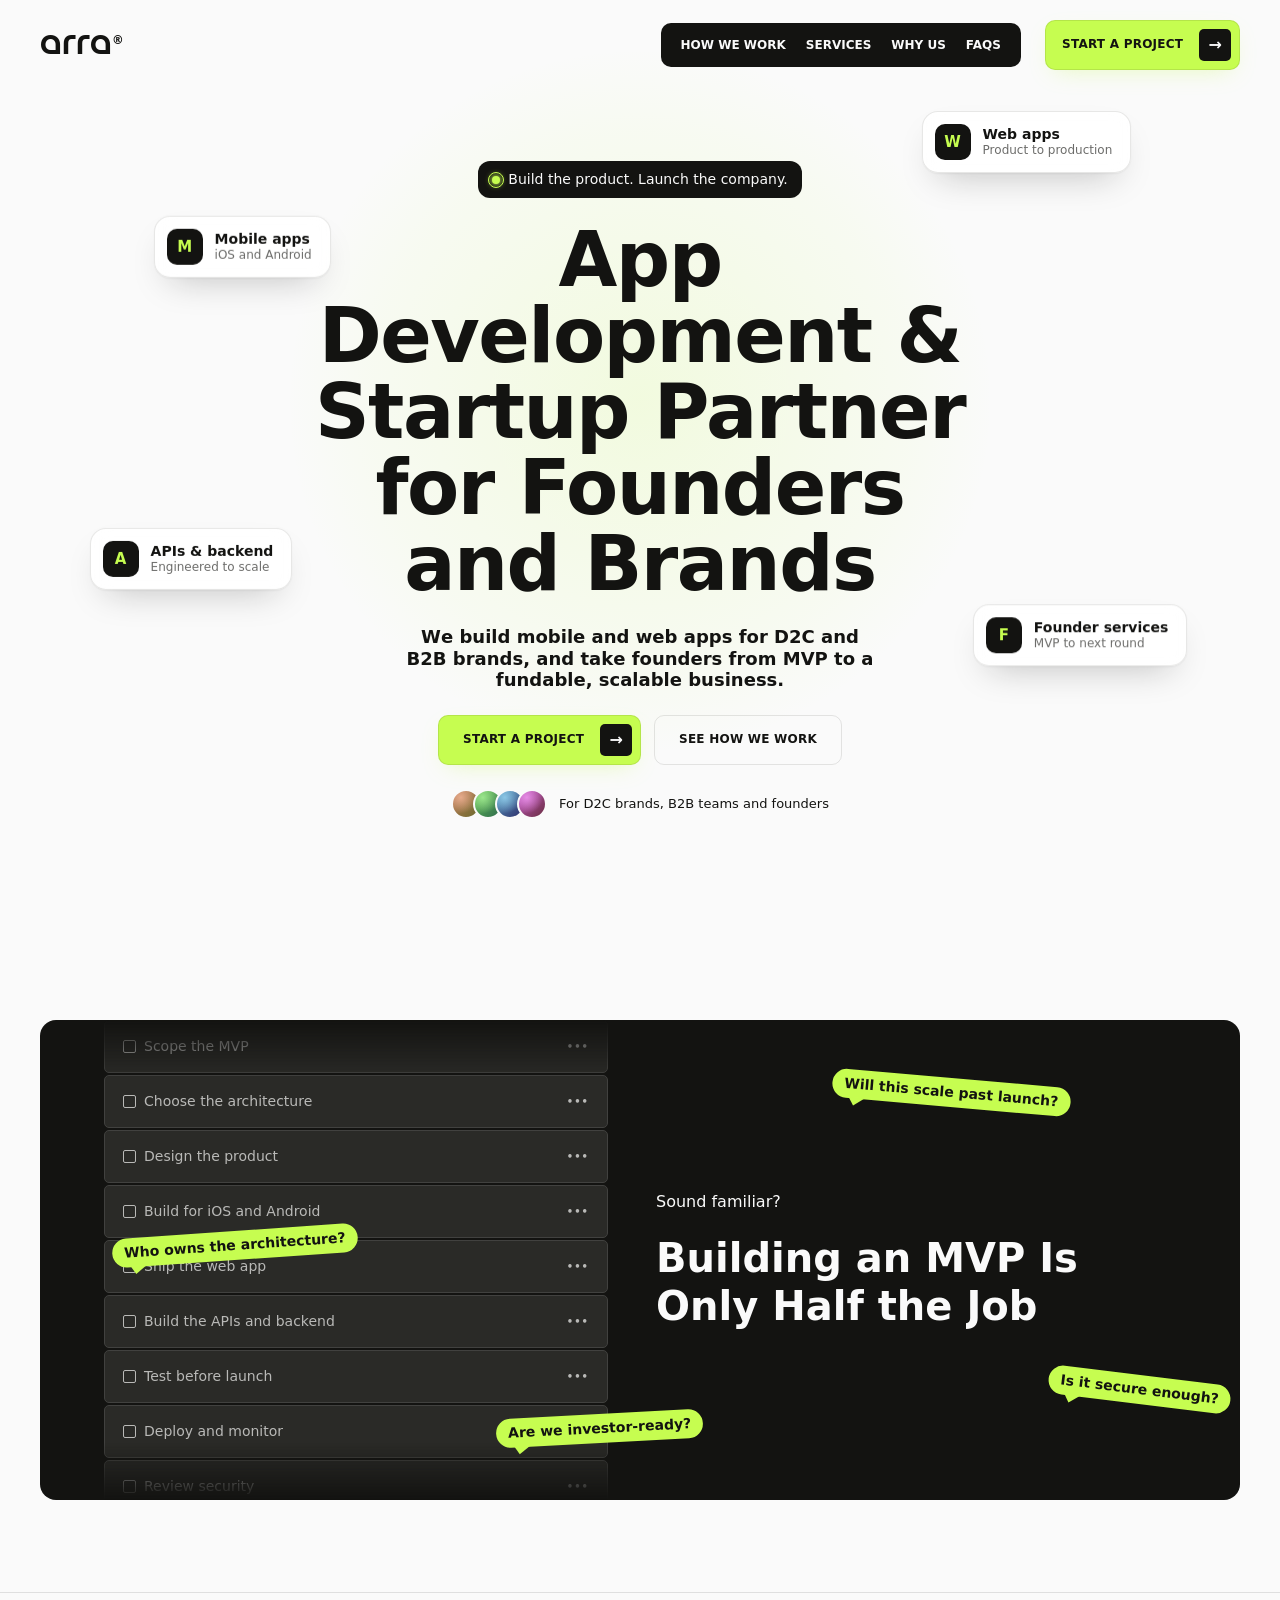
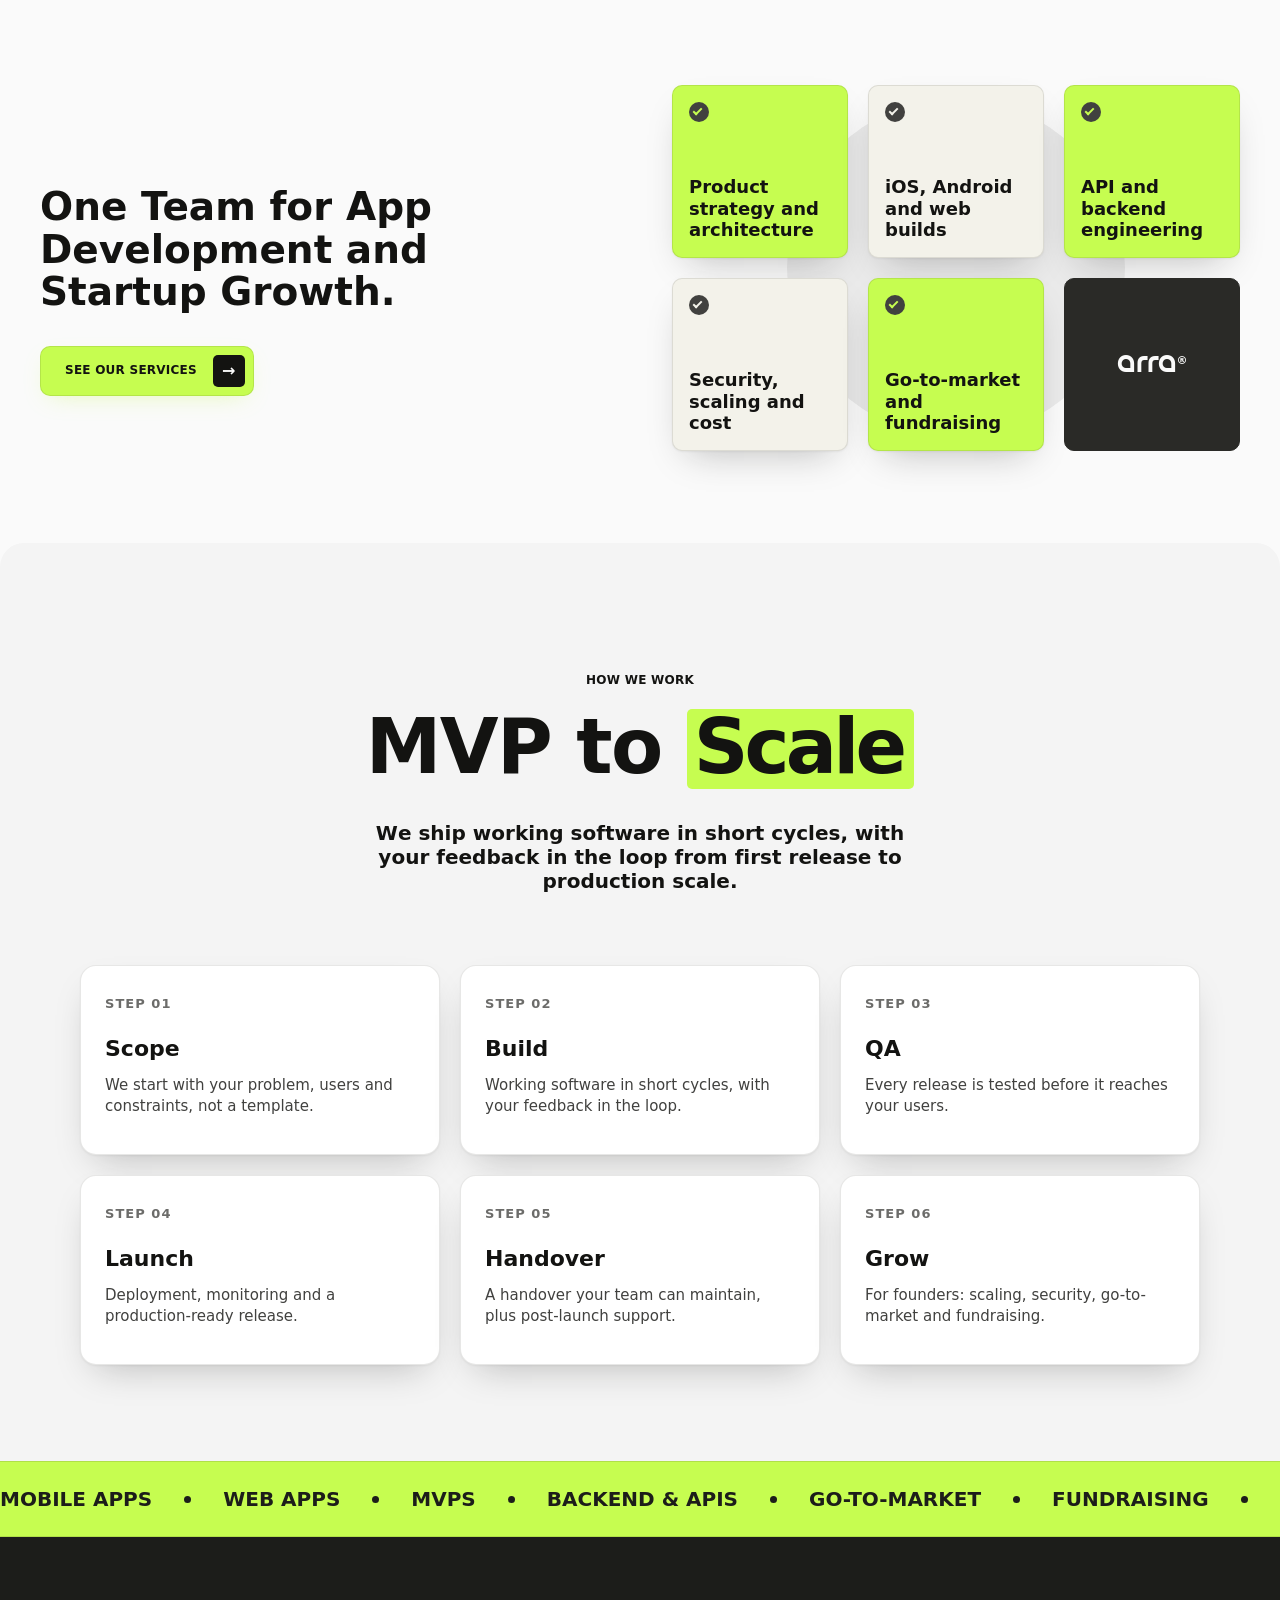
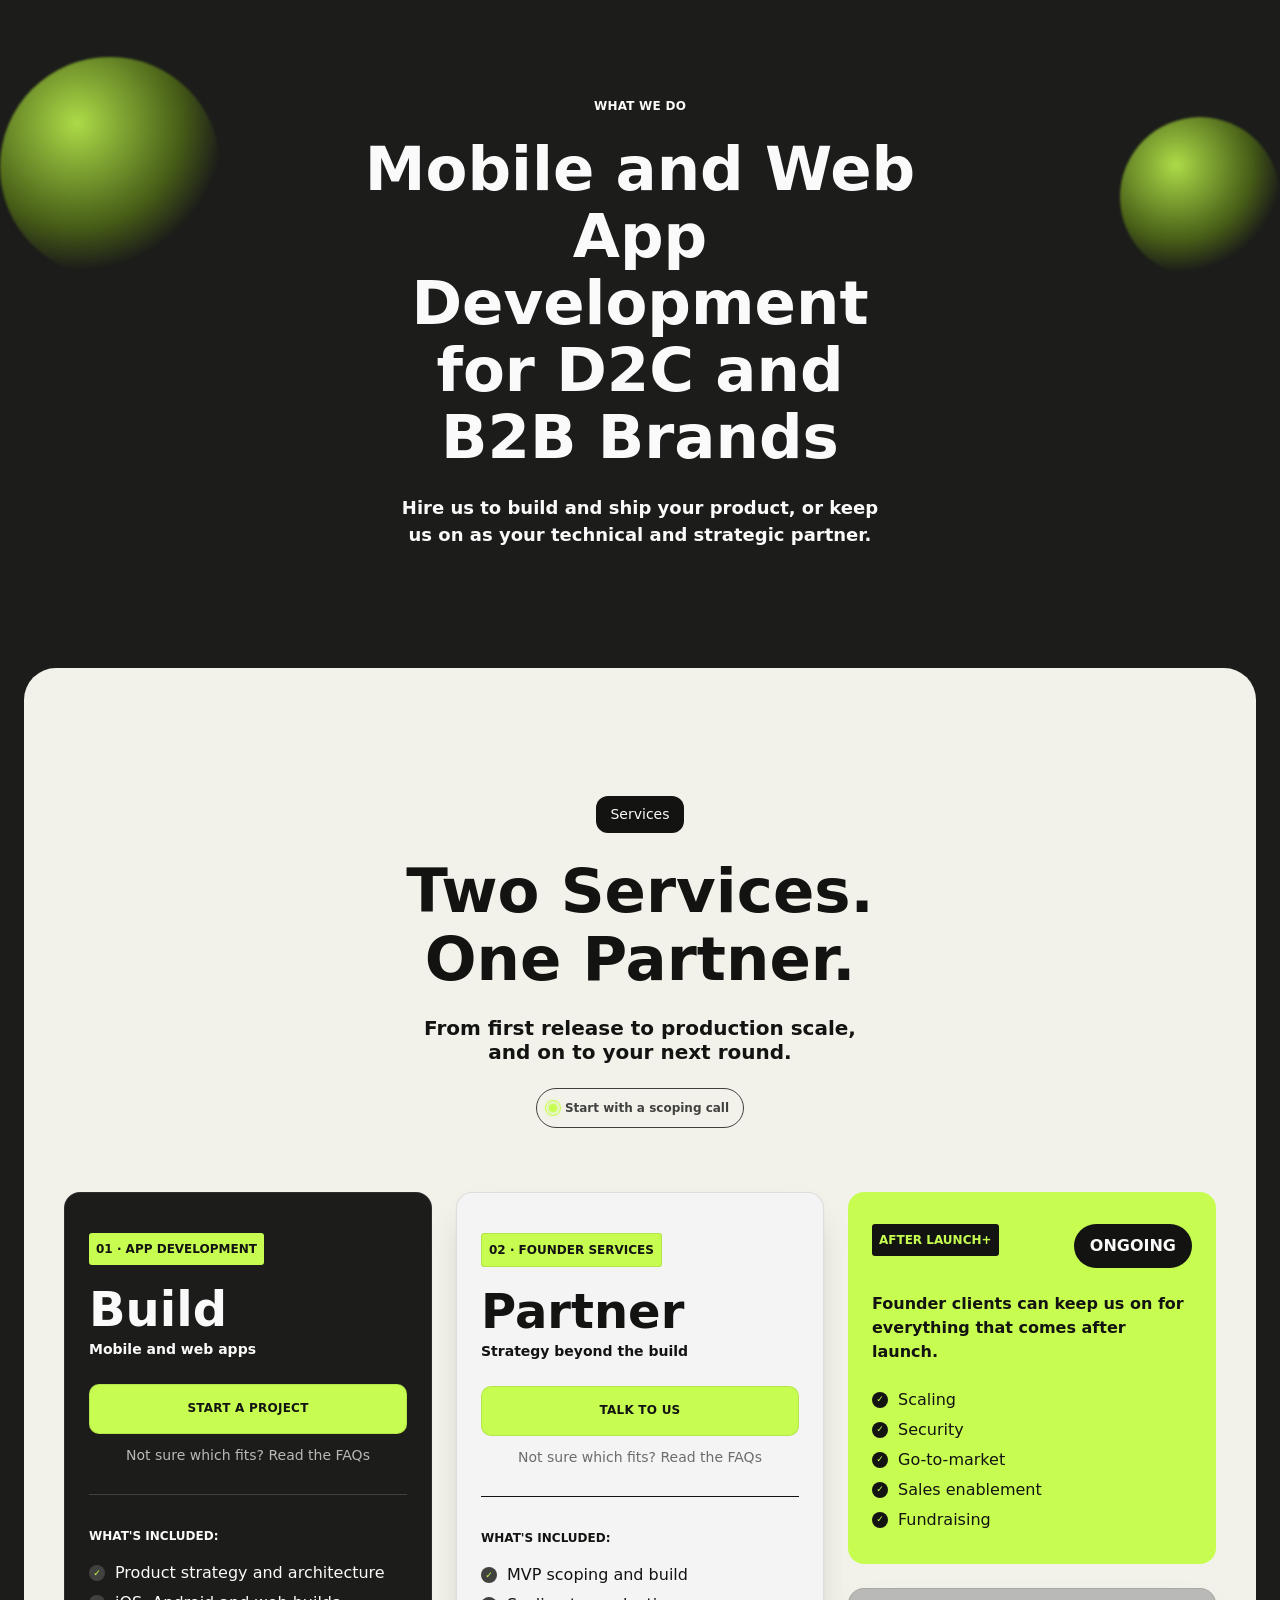
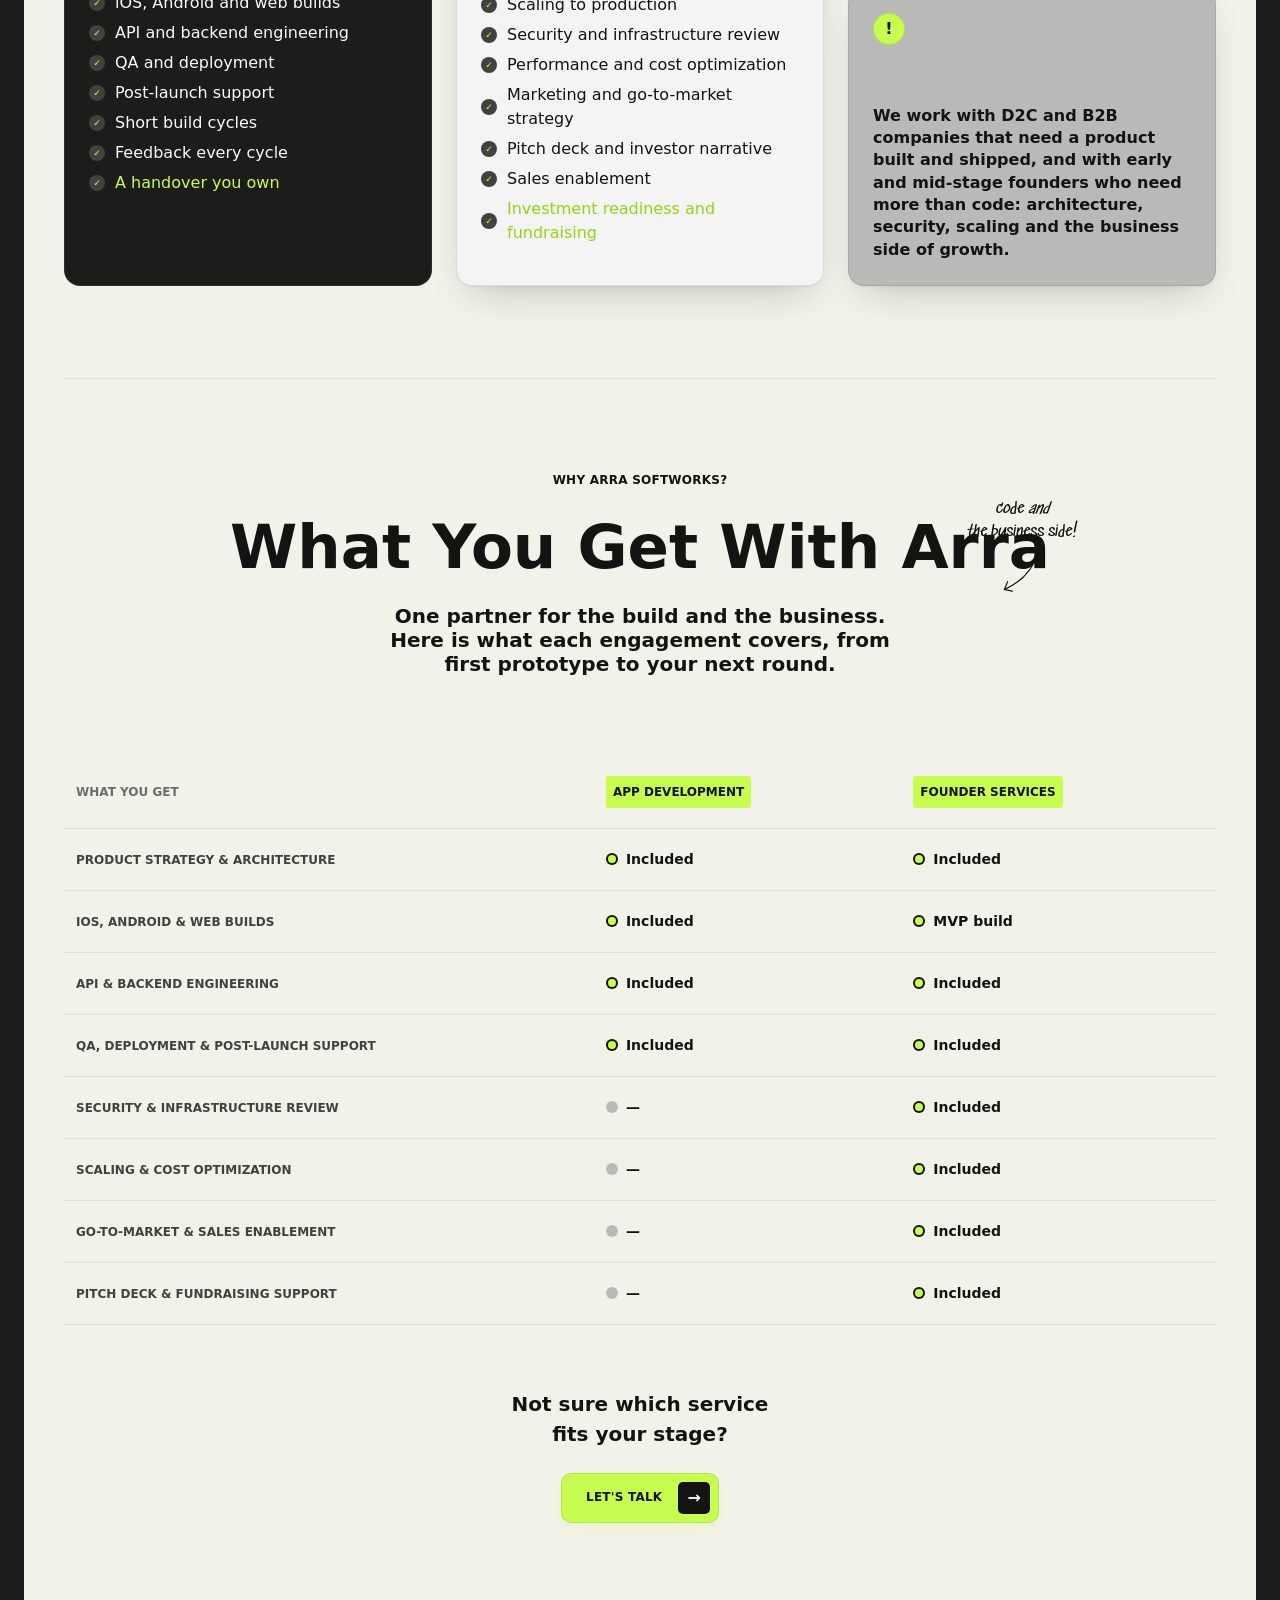
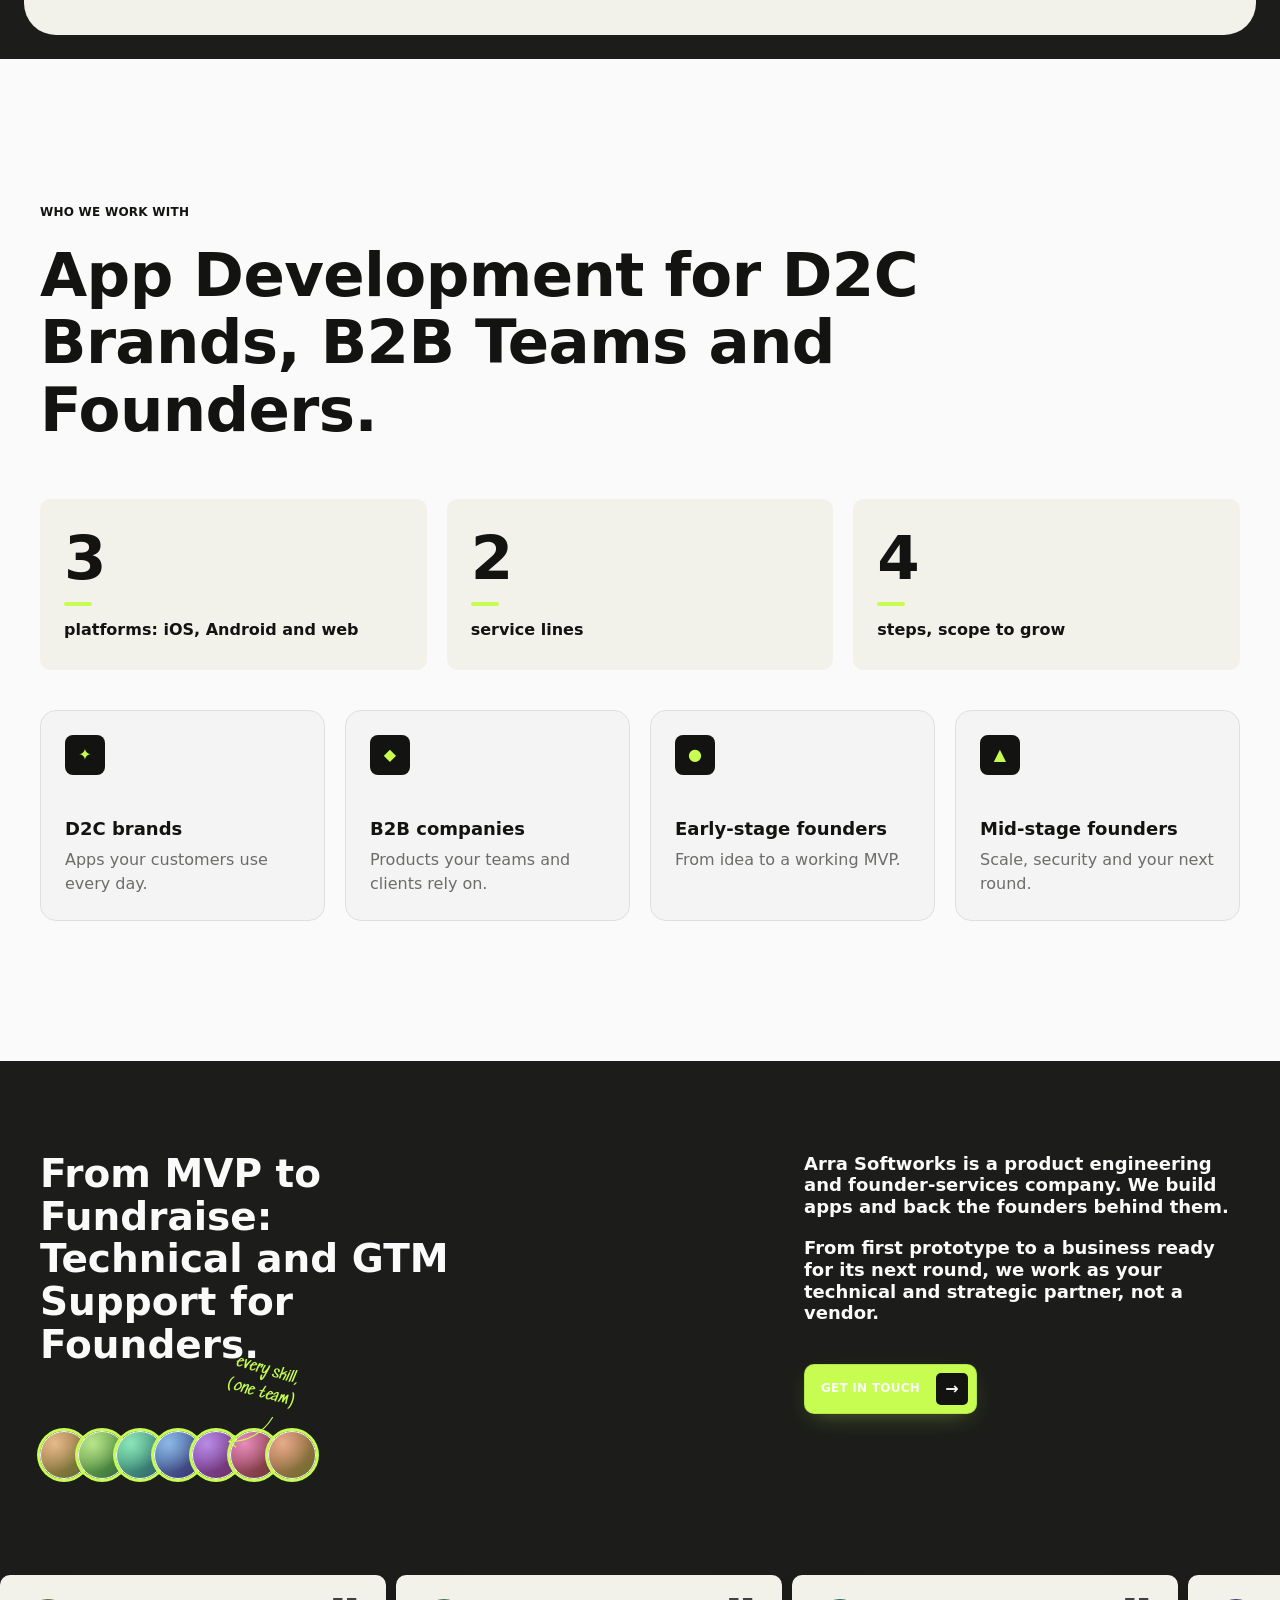
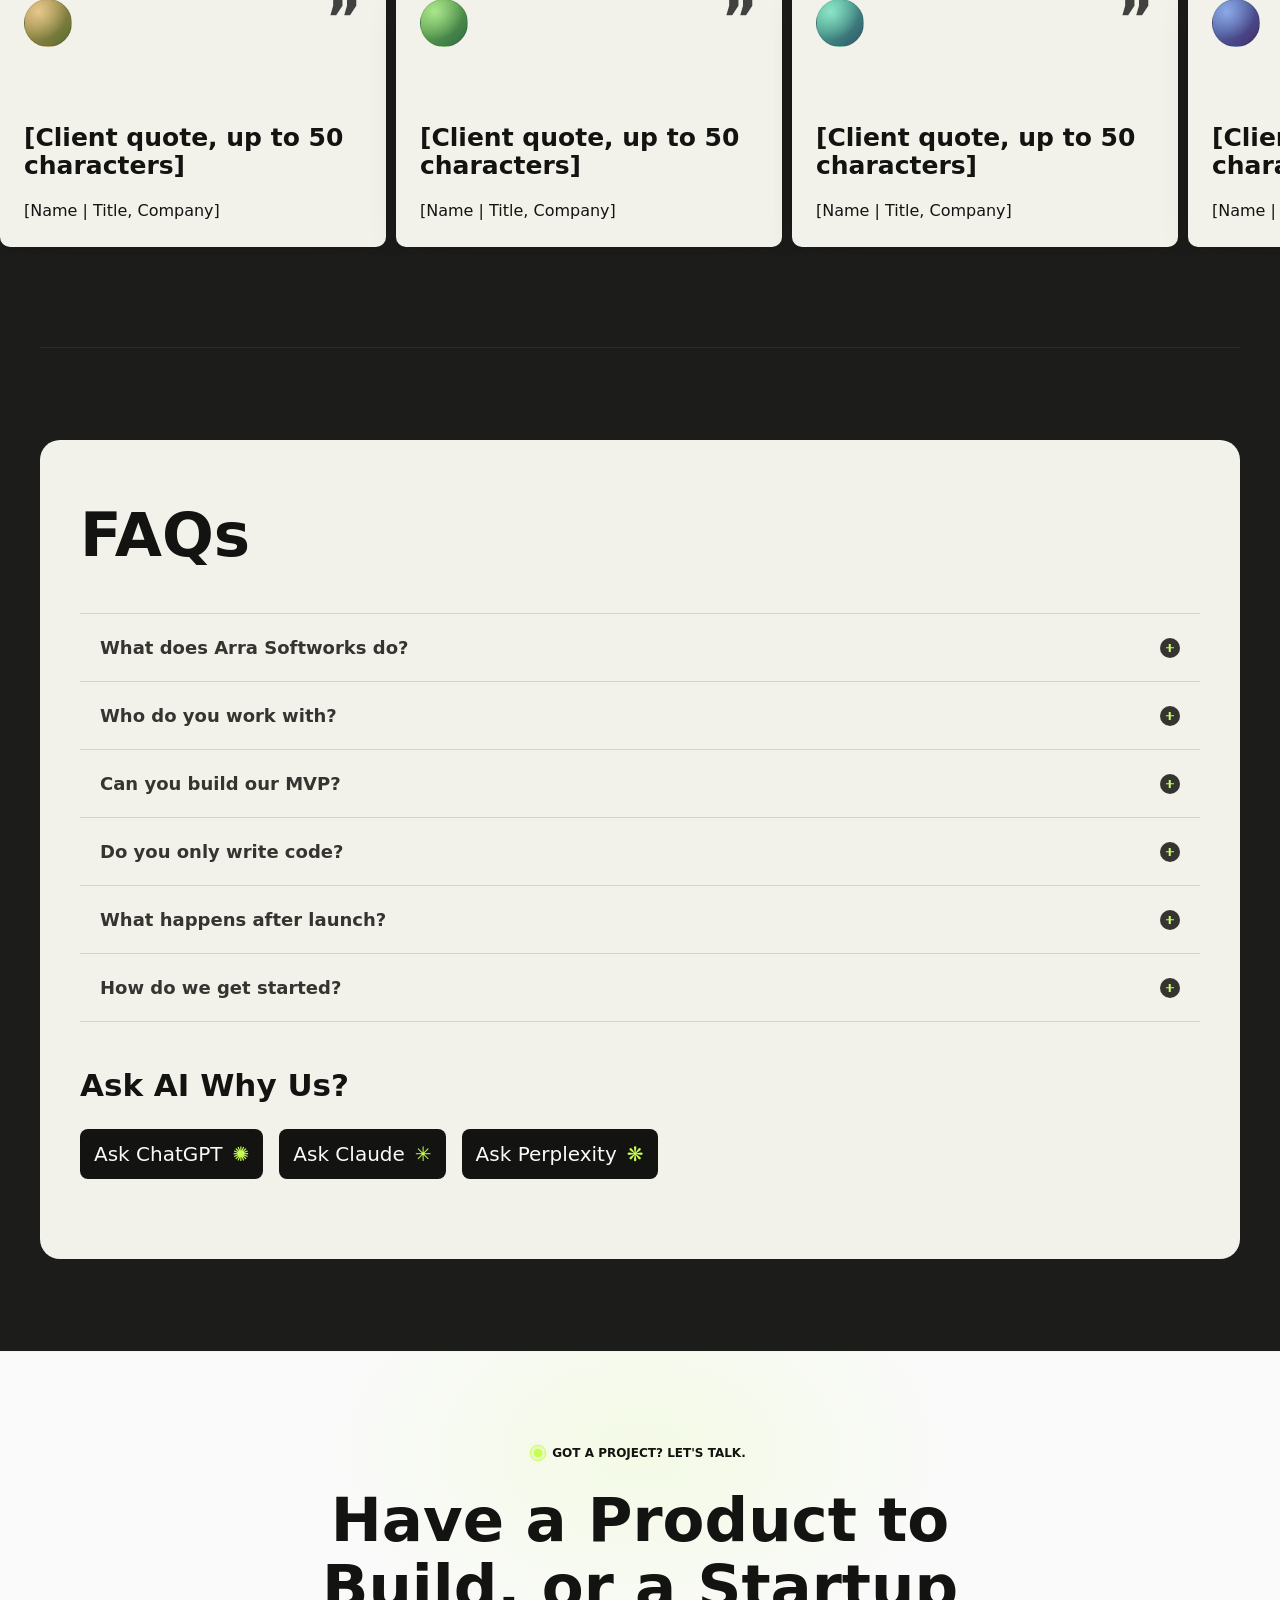
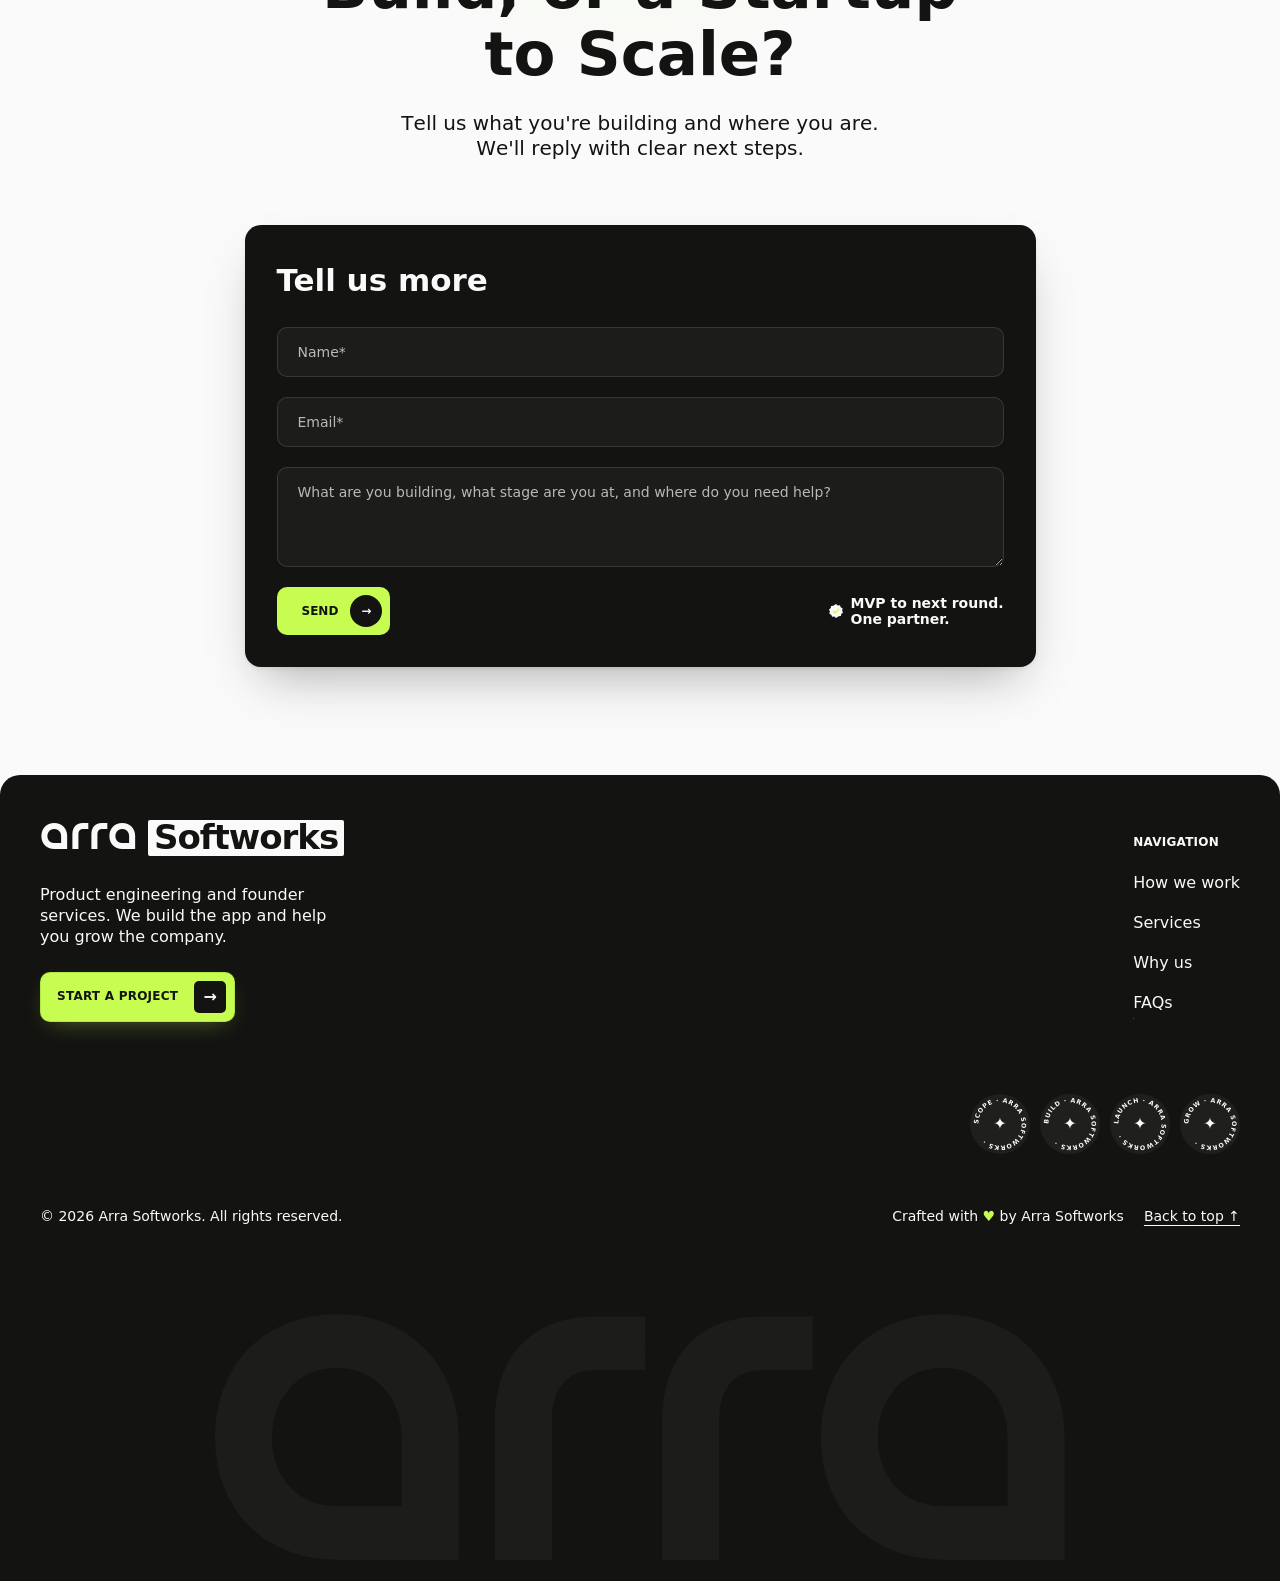
==== commit 398380b7: "update code" ====
--- a/index.html
+++ b/index.html
@@ -28,7 +28,7 @@
   <meta name="twitter:image" content="https://arrasoftworks.com/og.png" />
   <!-- Google Search Console: paste the verification tag here (or verify the domain via DNS, which is preferred) -->
   <!-- <meta name="google-site-verification" content="PASTE_TOKEN_HERE" /> -->
-  <script src="analytics.js?v=1" defer></script>
+  <script src="analytics.js?v=2" defer></script>
   <script type="application/ld+json">
   {
     "@context": "https://schema.org",
@@ -57,7 +57,7 @@
     <link rel="stylesheet" href="https://api.fontshare.com/v2/css?f[]=satoshi@400,500,700,900&display=swap" />
     <link rel="stylesheet" href="https://fonts.googleapis.com/css2?family=Sedgwick+Ave&display=swap" />
   </noscript>
-  <link rel="stylesheet" href="styles.css?v=20" />
+  <link rel="stylesheet" href="styles.css?v=22" />
 </head>
 <body>
 
@@ -99,7 +99,8 @@
         <figure class="float-card float-card--chip parallax" data-speed="0.18" style="--x:76%;--y:64%;--r:0deg;--fx:0px;--fy:28px;--fr:0deg"><span class="chip__ico">F</span><figcaption><b>Founder services</b><small>MVP to next round</small></figcaption></figure>
       </div>
       <div class="hero__inner container">
-        <h1 class="hero__title intro" style="--d:.2s">Build the Product. Launch the Company.</h1>
+        <p class="badge intro intro--pop" style="--d:2s"><span class="dot"></span>Build the product. Launch the company.</p>
+        <h1 class="hero__title intro" style="--d:.2s">App Development &amp; Startup Partner for Founders and Brands</h1>
         <p class="hero__sub chars" data-delay="0.6">We build mobile and web apps for D2C and B2B brands, and take founders from MVP to a fundable, scalable business.</p>
         <div class="hero__actions intro intro--pop" style="--d:2s">
           <a href="#cta" class="btn btn--accent magnetic"><span class="btn__label" data-text="Start a project">Start a project</span><span class="btn__arrow">→</span></a>
@@ -136,7 +137,7 @@
         </div>
         <div class="pain__copy">
           <p class="pain__eyebrow">Sound familiar?</p>
-          <h2 class="pain__title split">Shipping the App Is Only Half the Job</h2>
+          <h2 class="pain__title split">Building an MVP Is Only Half the Job</h2>
         </div>
         <span class="bubble" style="--x:6%;--y:44%;--r:-4deg;--b:0s">Who owns the architecture?</span>
         <span class="bubble" style="--x:66%;--y:12%;--r:5deg;--b:.8s">Will this scale past launch?</span>
@@ -149,7 +150,7 @@
     <section class="solution container">
       <div class="solution__copy">
         <p class="eyebrow reveal">One partner, both halves.</p>
-        <h2 class="solution__title split">One Team for the Build and the Business.</h2>
+        <h2 class="solution__title split">One Team for App Development and Startup Growth.</h2>
         <a href="#services" class="btn btn--accent magnetic reveal" data-delay="0.2"><span class="btn__label" data-text="See our services">See our services</span><span class="btn__arrow">→</span></a>
       </div>
       <div class="solution__grid">
@@ -167,7 +168,7 @@
     <section class="timeline" id="process">
       <div class="container timeline__head">
         <p class="eyebrow reveal">How we work</p>
-        <h2 class="timeline__title reveal">Scope to <mark>Scale</mark></h2>
+        <h2 class="timeline__title reveal">MVP to <mark>Scale</mark></h2>
         <p class="timeline__sub chars">We ship working software in short cycles, with your feedback in the loop from first release to production scale.</p>
       </div>
       <div class="board-wrap">
@@ -200,14 +201,14 @@
         <figure class="corner corner--l parallax" data-speed="0.12"><div style="--h:200"></div></figure>
         <figure class="corner corner--r parallax" data-speed="-0.1"><div style="--h:30"></div></figure>
         <p class="eyebrow reveal">What we do</p>
-        <h2 class="dome-sec__title split">Two Ways We Get You to the Next Stage</h2>
+        <h2 class="dome-sec__title split">Mobile and Web App Development for D2C and B2B Brands</h2>
         <p class="dome-sec__sub reveal" data-delay="0.2">Hire us to build and ship your product, or keep us on as your technical and strategic partner.</p>
       </div>
       <div class="dome">
         <div class="dome__inner container">
           <div class="dome__head reveal">
             <span class="badge badge--sm">Services</span>
-            <h2 class="dome__title">Two Services.<br>One Partner.</h2>
+            <p class="dome__title">Two Services.<br>One Partner.</p>
             <p class="dome__sub">From first release to production scale,<br>and on to your next round.</p>
             <span class="spots"><span class="dot"></span>Start with a scoping call</span>
           </div>
@@ -262,18 +263,22 @@
 
           <div class="cmp" id="why">
             <p class="eyebrow reveal">Why Arra Softworks?</p>
-            <h2 class="dome__title split">A Partner, Not a Vendor.</h2>
-            <p class="dome__sub reveal">Most teams hand you code or advice. We give you both, from first prototype to a business ready for its next round.</p>
+            <h2 class="dome__title split">What You Get With Arra</h2>
+            <p class="dome__sub reveal">One partner for the build and the business. Here is what each engagement covers, from first prototype to your next round.</p>
             <div class="annotation annotation--cmp reveal" data-delay="0.4">code <em>and</em><br>the business side!<svg viewBox="0 0 60 60"><path d="M50 6 C 44 26, 30 42, 8 52 M18 54 L8 52 L12 42" fill="none" stroke="currentColor" stroke-width="1.5" stroke-linecap="round"/></svg></div>
             <div class="table-wrap reveal">
-              <table class="cmp__table">
-                <thead><tr><th></th><th><span class="ctag ctag--accent wordmark">arra</span></th><th><span class="ctag">Agencies</span></th><th><span class="ctag">Freelancers</span></th><th><span class="ctag">Consultants</span></th></tr></thead>
+              <table class="cmp__table cmp__table--offer">
+                <caption class="sr-only">What each Arra Softworks service includes</caption>
+                <thead><tr><th scope="col">What you get</th><th scope="col"><span class="ctag ctag--accent">App Development</span></th><th scope="col"><span class="ctag ctag--accent">Founder Services</span></th></tr></thead>
                 <tbody>
-                <tr><th>Product build</th><td class="us"><i class="dot-y"></i>iOS, Android, web</td><td><i class="dot-n"></i>Yes</td><td><i class="dot-n"></i>Partly</td><td><i class="dot-n"></i>No</td></tr>
-                <tr><th>Architecture &amp; security</th><td class="us"><i class="dot-y"></i>Built in</td><td><i class="dot-n"></i>Sometimes</td><td><i class="dot-n"></i>Rarely</td><td><i class="dot-n"></i>Advice only</td></tr>
-                <tr><th>Scaling &amp; cost</th><td class="us"><i class="dot-y"></i>Ongoing</td><td><i class="dot-n"></i>Extra scope</td><td><i class="dot-n"></i>Rarely</td><td><i class="dot-n"></i>Advice only</td></tr>
-                <tr><th>Go-to-market</th><td class="us"><i class="dot-y"></i>Included</td><td><i class="dot-n"></i>No</td><td><i class="dot-n"></i>No</td><td><i class="dot-n"></i>Sometimes</td></tr>
-                <tr><th>Fundraising</th><td class="us"><i class="dot-y"></i>Included</td><td><i class="dot-n"></i>No</td><td><i class="dot-n"></i>No</td><td><i class="dot-n"></i>Sometimes</td></tr>
+                <tr><th scope="row">Product strategy &amp; architecture</th><td class="us"><i class="dot-y"></i>Included</td><td class="us"><i class="dot-y"></i>Included</td></tr>
+                <tr><th scope="row">iOS, Android &amp; web builds</th><td class="us"><i class="dot-y"></i>Included</td><td class="us"><i class="dot-y"></i>MVP build</td></tr>
+                <tr><th scope="row">API &amp; backend engineering</th><td class="us"><i class="dot-y"></i>Included</td><td class="us"><i class="dot-y"></i>Included</td></tr>
+                <tr><th scope="row">QA, deployment &amp; post-launch support</th><td class="us"><i class="dot-y"></i>Included</td><td class="us"><i class="dot-y"></i>Included</td></tr>
+                <tr><th scope="row">Security &amp; infrastructure review</th><td><i class="dot-n"></i>—</td><td class="us"><i class="dot-y"></i>Included</td></tr>
+                <tr><th scope="row">Scaling &amp; cost optimization</th><td><i class="dot-n"></i>—</td><td class="us"><i class="dot-y"></i>Included</td></tr>
+                <tr><th scope="row">Go-to-market &amp; sales enablement</th><td><i class="dot-n"></i>—</td><td class="us"><i class="dot-y"></i>Included</td></tr>
+                <tr><th scope="row">Pitch deck &amp; fundraising support</th><td><i class="dot-n"></i>—</td><td class="us"><i class="dot-y"></i>Included</td></tr>
                 </tbody>
               </table>
             </div>
@@ -287,7 +292,7 @@
     <!-- HIGHLIGHTS / STATS -->
     <section class="highlights container">
       <p class="eyebrow reveal">Who we work with</p>
-      <h2 class="h2 split">Built for Brands and Founders.</h2>
+      <h2 class="h2 split">App Development for D2C Brands, B2B Teams and Founders.</h2>
       <div class="stats">
         <div class="stat reveal"><b class="count" data-to="3">0</b><span>platforms: iOS, Android and web</span></div>
         <div class="stat reveal" data-delay="0.1"><b class="count" data-to="2">0</b><span>service lines</span></div>
@@ -305,7 +310,7 @@
     <section class="about-sec">
       <div class="container about">
         <div class="about__left">
-          <h2 class="about__title split">Product Engineering for Founders and Businesses.</h2>
+          <h2 class="about__title split">From MVP to Fundraise: Technical and GTM Support for Founders.</h2>
           <div class="about__team reveal" data-delay="0.2">
             <div class="avatars-row avatars-row--dark"><span class="av" data-name="Product" data-role="Strategy and scoping" style="--h:30"></span><span class="av" data-name="Mobile" data-role="iOS and Android" style="--h:90"></span><span class="av" data-name="Web" data-role="Web apps" style="--h:150"></span><span class="av" data-name="Backend" data-role="APIs and infrastructure" style="--h:210"></span><span class="av" data-name="QA" data-role="Testing and release" style="--h:270"></span><span class="av" data-name="Security" data-role="Reviews and hardening" style="--h:330"></span><span class="av" data-name="Growth" data-role="Go-to-market and fundraising" style="--h:20"></span></div>
             <div class="annotation annotation--team">every skill,<br>(one team)<svg viewBox="0 0 60 60"><path d="M52 6 C 46 28, 30 44, 8 50 M18 54 L8 50 L13 41" fill="none" stroke="currentColor" stroke-width="1.5" stroke-linecap="round"/></svg></div>
--- a/styles.css
+++ b/styles.css
@@ -993,3 +993,9 @@
 .cform.is-sending .cform__submit { opacity: .6; cursor: progress; }
 @media (min-width: 1001px) { .stats { grid-template-columns: repeat(3, 1fr); } }
 .strip-sec { margin-bottom: 64px; } .strip-sec .logos--banner { border-bottom: var(--border); }
+
+/* "What you get" table: offer breakdown, not a competitor rating */
+.cmp__table--offer { min-width: 560px; }
+.cmp__table--offer thead th:first-child { text-transform: uppercase; color: var(--ink-600); font-size: 12px; }
+.cmp__table--offer th[scope="row"] { width: 46%; }
+.highlights .h2 { max-width: 26ch; }
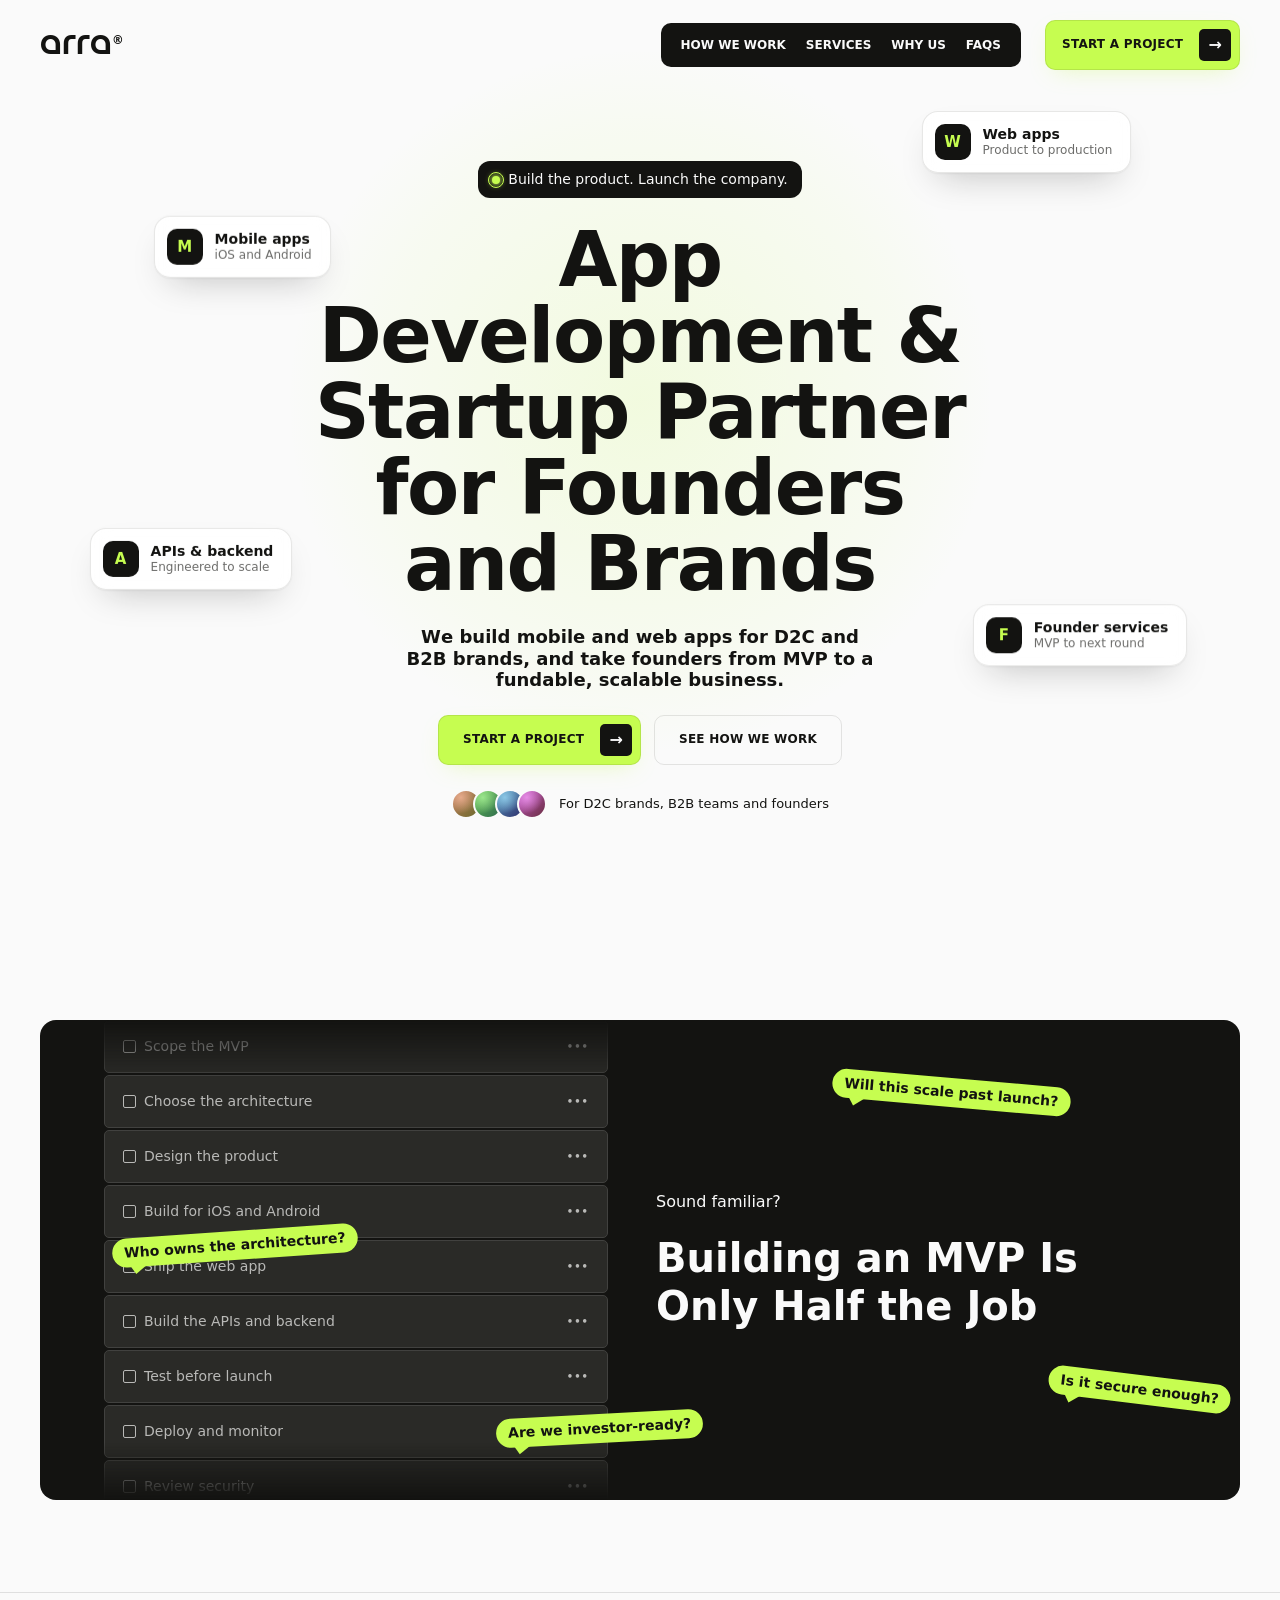
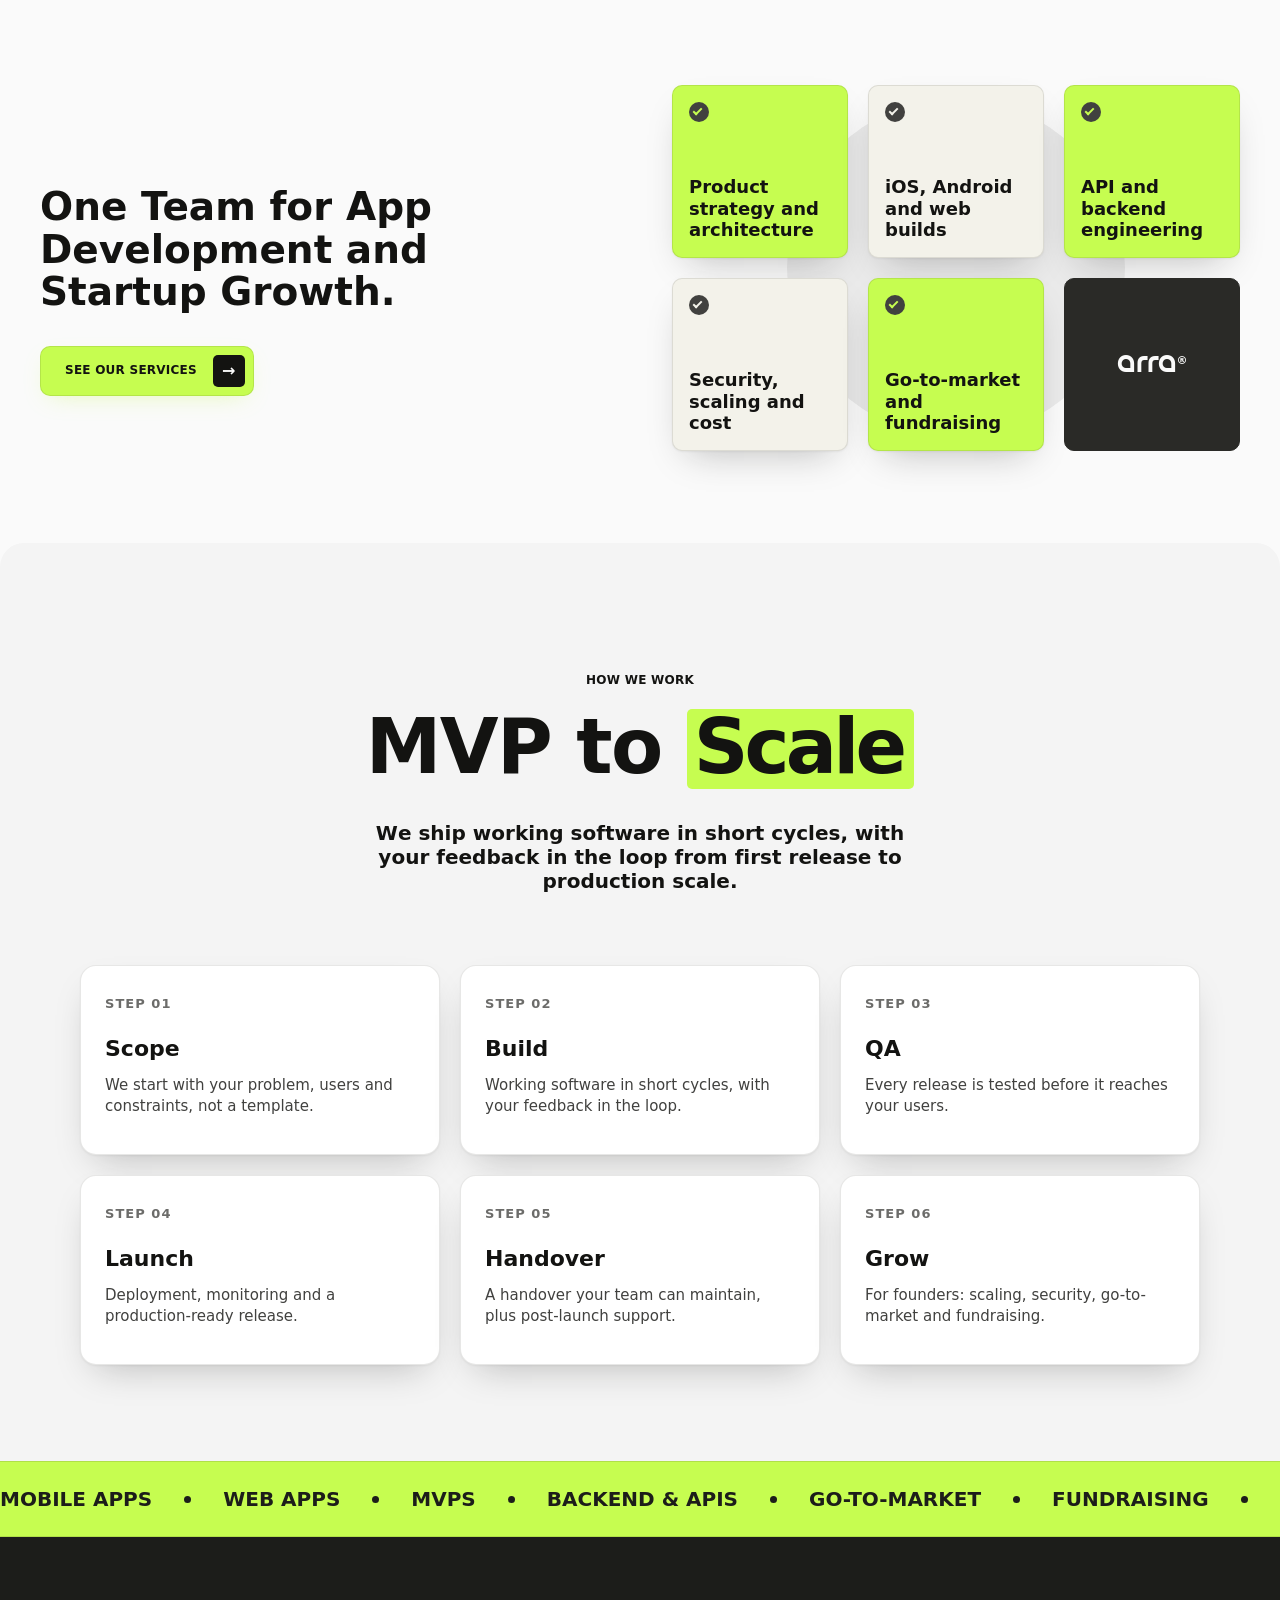
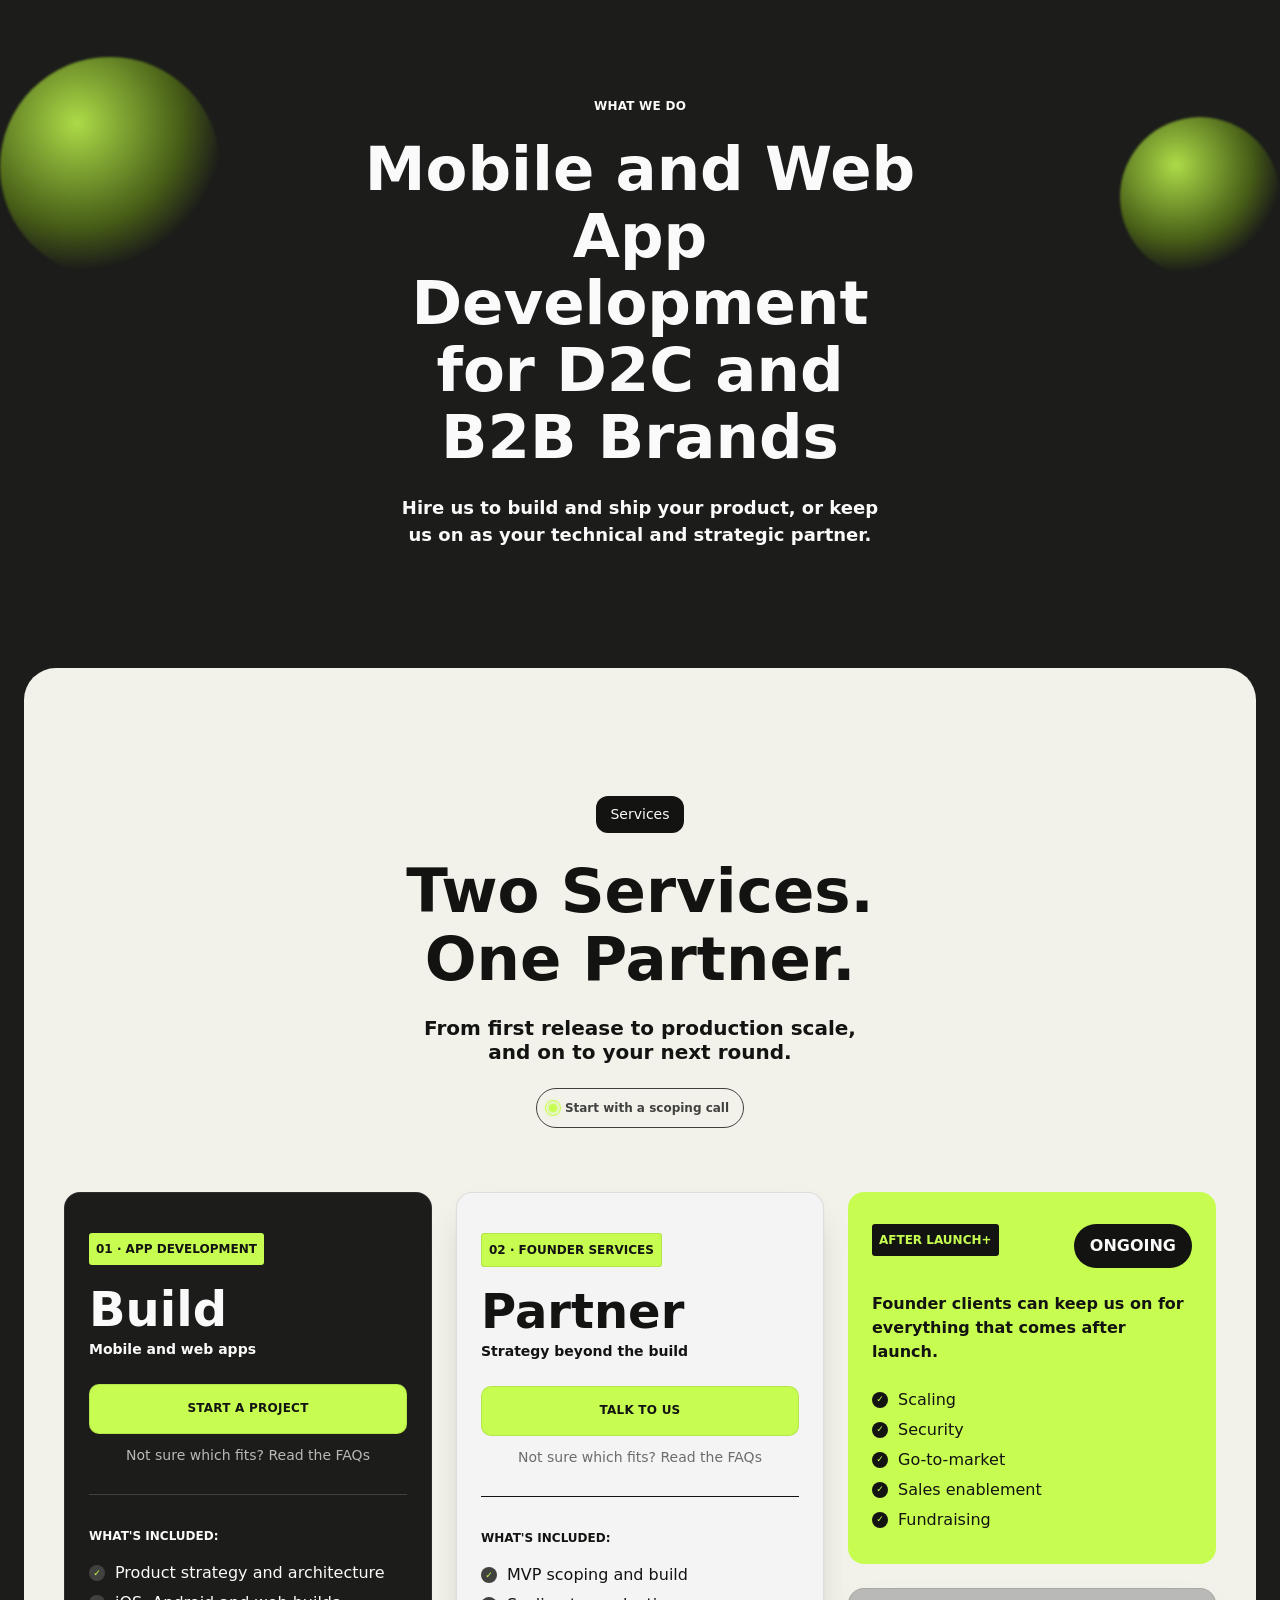
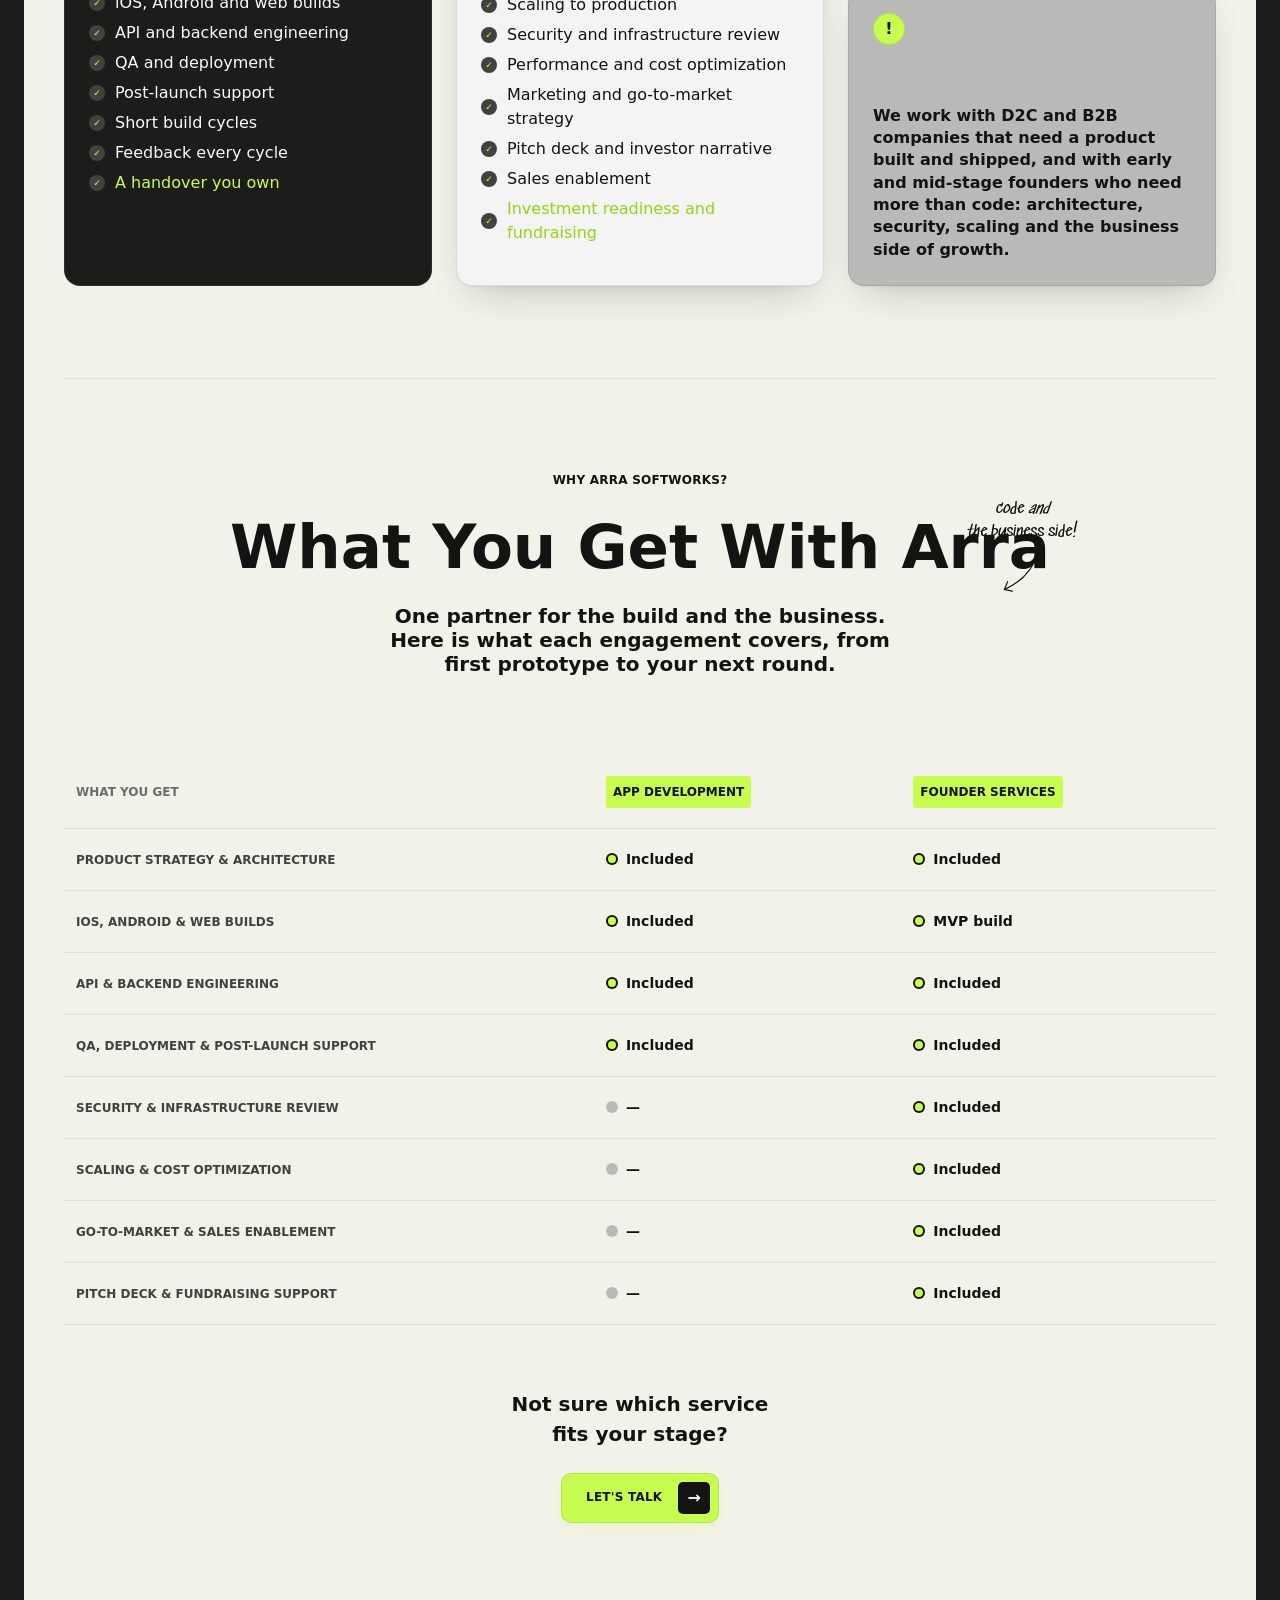
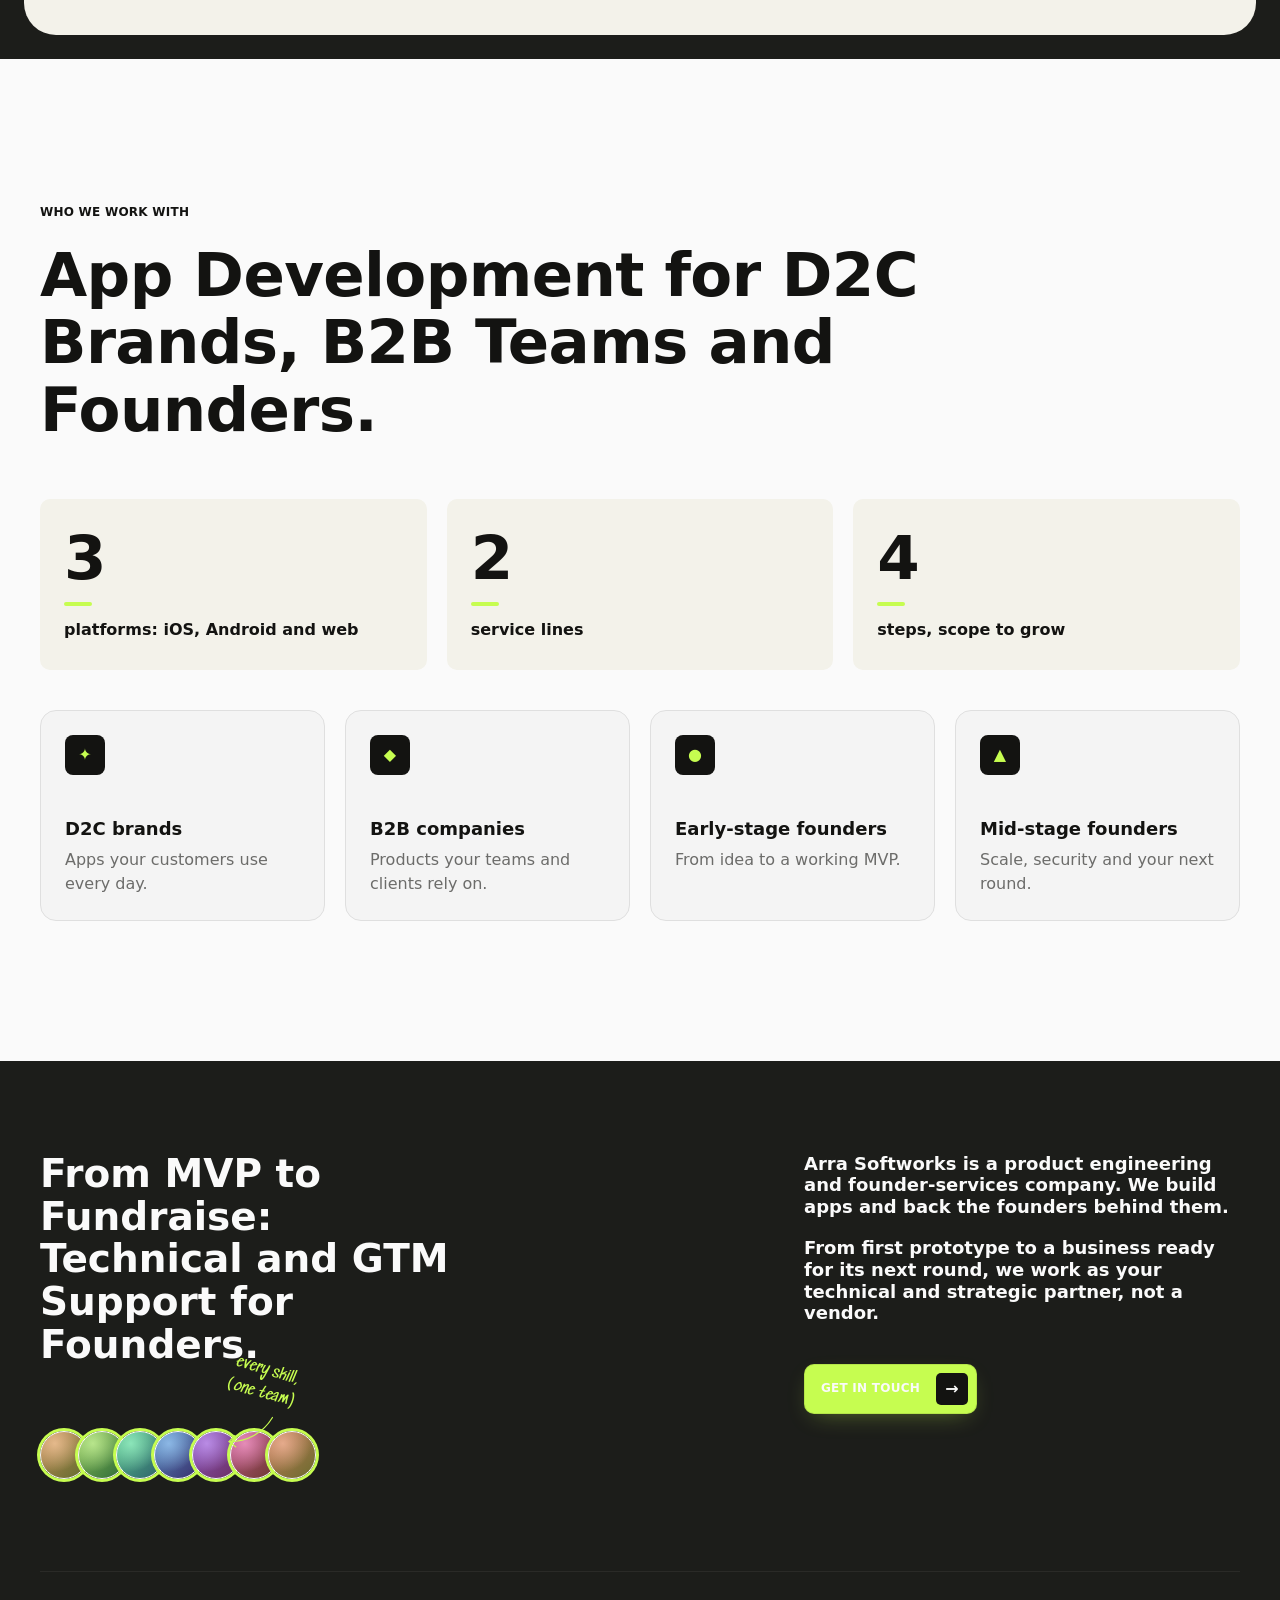
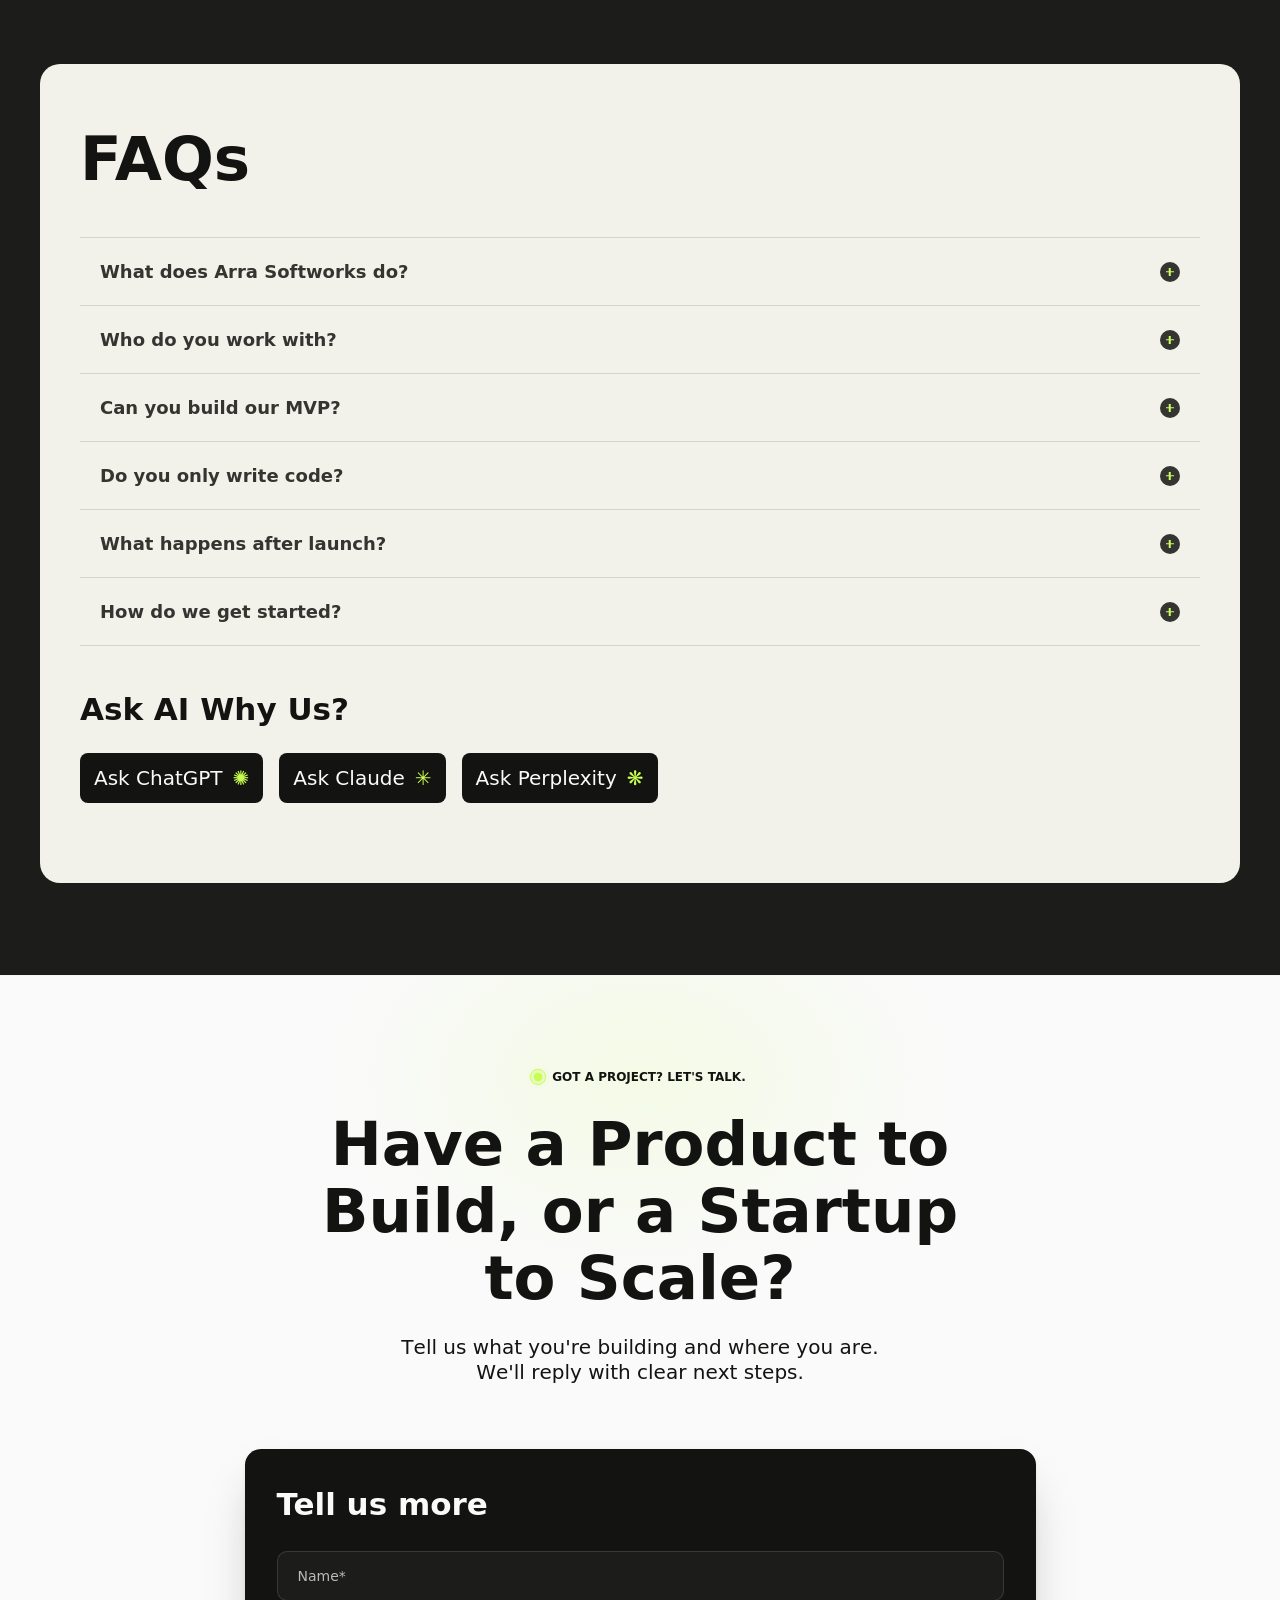
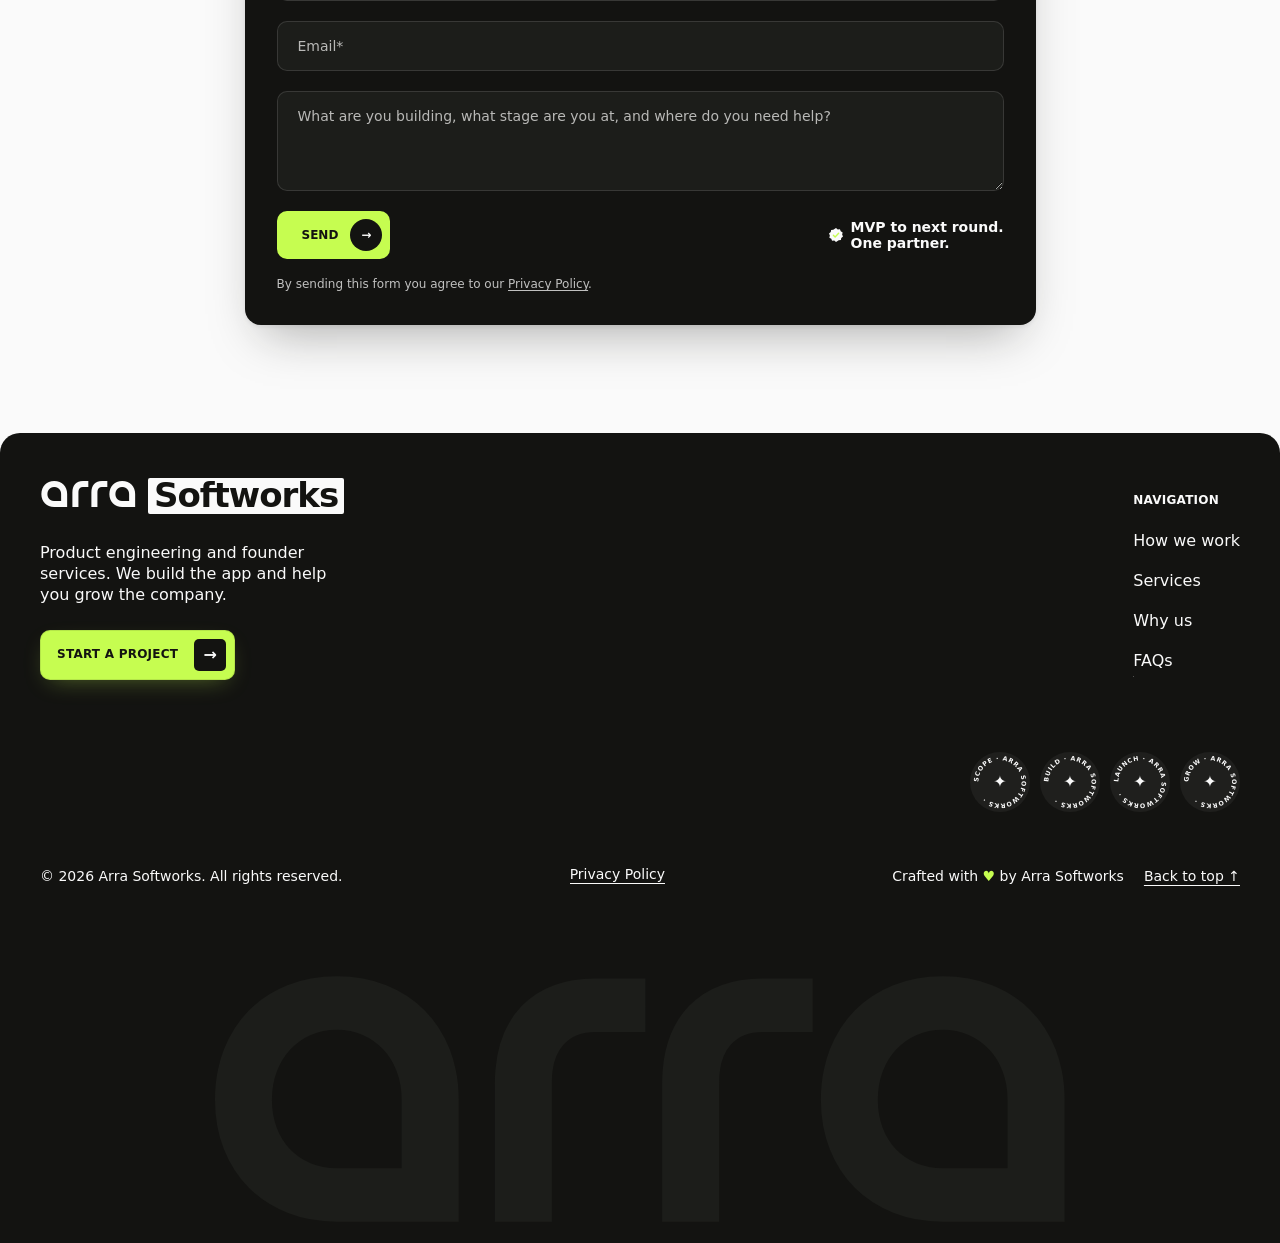
==== commit bf5368cc: "update analytics" ====
--- a/index.html
+++ b/index.html
@@ -57,7 +57,7 @@
     <link rel="stylesheet" href="https://api.fontshare.com/v2/css?f[]=satoshi@400,500,700,900&display=swap" />
     <link rel="stylesheet" href="https://fonts.googleapis.com/css2?family=Sedgwick+Ave&display=swap" />
   </noscript>
-  <link rel="stylesheet" href="styles.css?v=22" />
+  <link rel="stylesheet" href="styles.css?v=24" />
 </head>
 <body>
 
@@ -323,7 +323,8 @@
         </div>
       </div>
 
-      <div class="ticker tticker" data-speed="45">
+      <!-- Testimonials hidden until real client quotes exist: remove the hidden attribute to show -->
+      <div class="ticker tticker" data-speed="45" hidden>
         <div class="ticker__track">
           <blockquote class="tcard" style="--h:40"><div class="tcard__top"><i></i><span class="tcard__mark">”</span></div><p>[Client quote, up to 50 characters]</p><footer>[Name | Title, Company]</footer></blockquote>
           <blockquote class="tcard" style="--h:100"><div class="tcard__top"><i></i><span class="tcard__mark">”</span></div><p>[Client quote, up to 50 characters]</p><footer>[Name | Title, Company]</footer></blockquote>
@@ -375,6 +376,7 @@
             <button type="submit" class="cform__submit">Send <span>→</span></button>
             <p class="cform__note"><i aria-hidden="true"><svg viewBox="0 0 16 16" width="14" height="14"><path d="M8 0l2 1.6 2.5-.2.9 2.4 2.2 1.2-.6 2.5 1 2.3-2 1.5-.4 2.5-2.5.3L8 16l-2-1.6-2.5.2-.9-2.4-2.2-1.2.6-2.5-1-2.3 2-1.5.4-2.5 2.5-.3z" fill="currentColor"/><path d="M5 8.2l2 2 4-4.2" stroke="currentColor" style="color:var(--accent)" stroke-width="1.6" fill="none" stroke-linecap="round" stroke-linejoin="round"/></svg></i><span>MVP to next round.<br>One partner.</span></p>
           </div>
+          <p class="cform__legal">By sending this form you agree to our <a href="privacy.html">Privacy Policy</a>.</p>
           <p class="cform__status" role="status" hidden></p>
         </form>
       </div>
@@ -401,12 +403,13 @@
       </div>
       <div class="footer__bottom">
         <span>© <span id="year"></span> Arra Softworks. All rights reserved.</span>
+        <nav aria-label="Legal"><a href="privacy.html" class="link-underline">Privacy Policy</a></nav>
         <span class="footer__credits"><span>Crafted with <em class="heart">♥</em> by Arra Softworks</span><a href="#top" class="footer__totop">Back to top ↑</a></span>
       </div>
     </div>
     <div class="footer__big wordmark" aria-hidden="true"><span data-word="arra"></span></div>
   </footer>
 
-  <script src="script.js?v=10" defer></script>
+  <script src="script.js?v=11" defer></script>
 </body>
 </html>
--- a/styles.css
+++ b/styles.css
@@ -999,3 +999,6 @@
 .cmp__table--offer thead th:first-child { text-transform: uppercase; color: var(--ink-600); font-size: 12px; }
 .cmp__table--offer th[scope="row"] { width: 46%; }
 .highlights .h2 { max-width: 26ch; }
+[hidden] { display: none !important; }
+.cform__legal { font-size: 12px; font-weight: 500; opacity: .75; margin-top: -4px; }
+.cform__legal a { text-decoration: underline; text-underline-offset: 2px; }
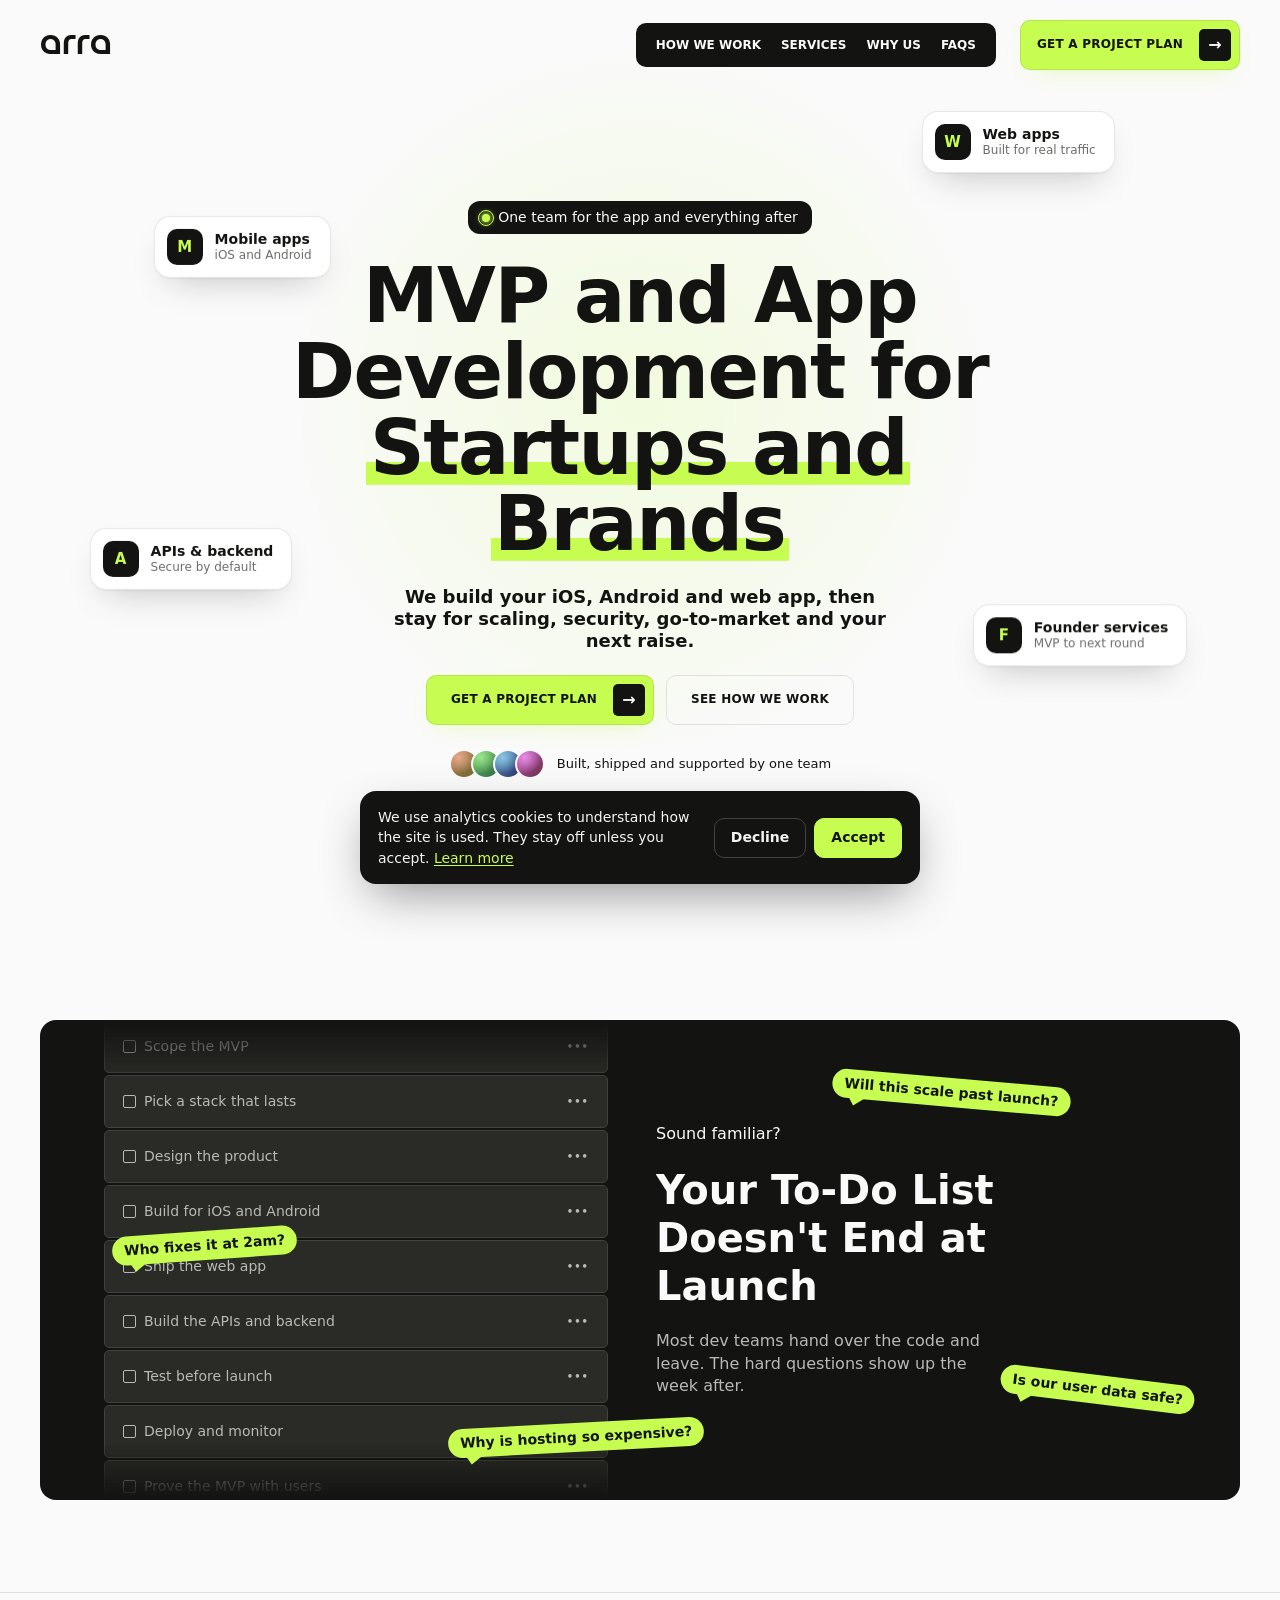
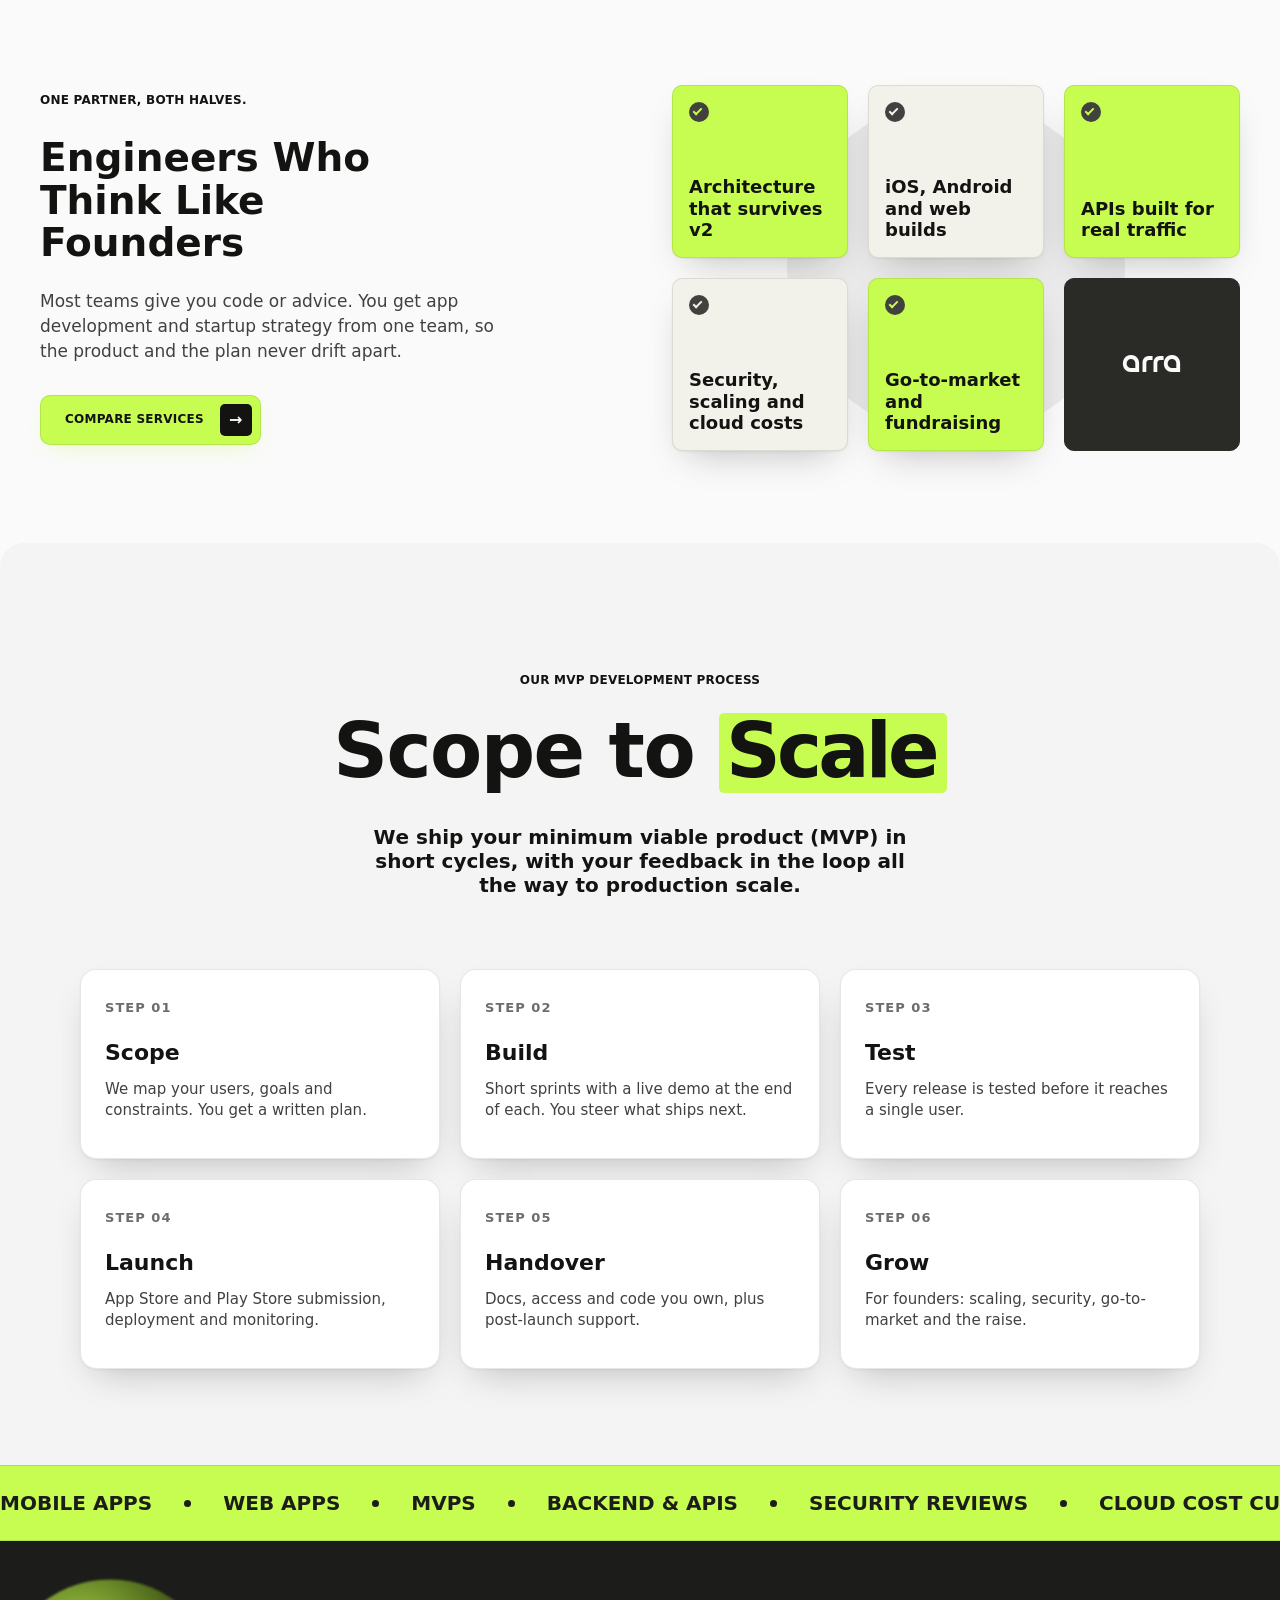
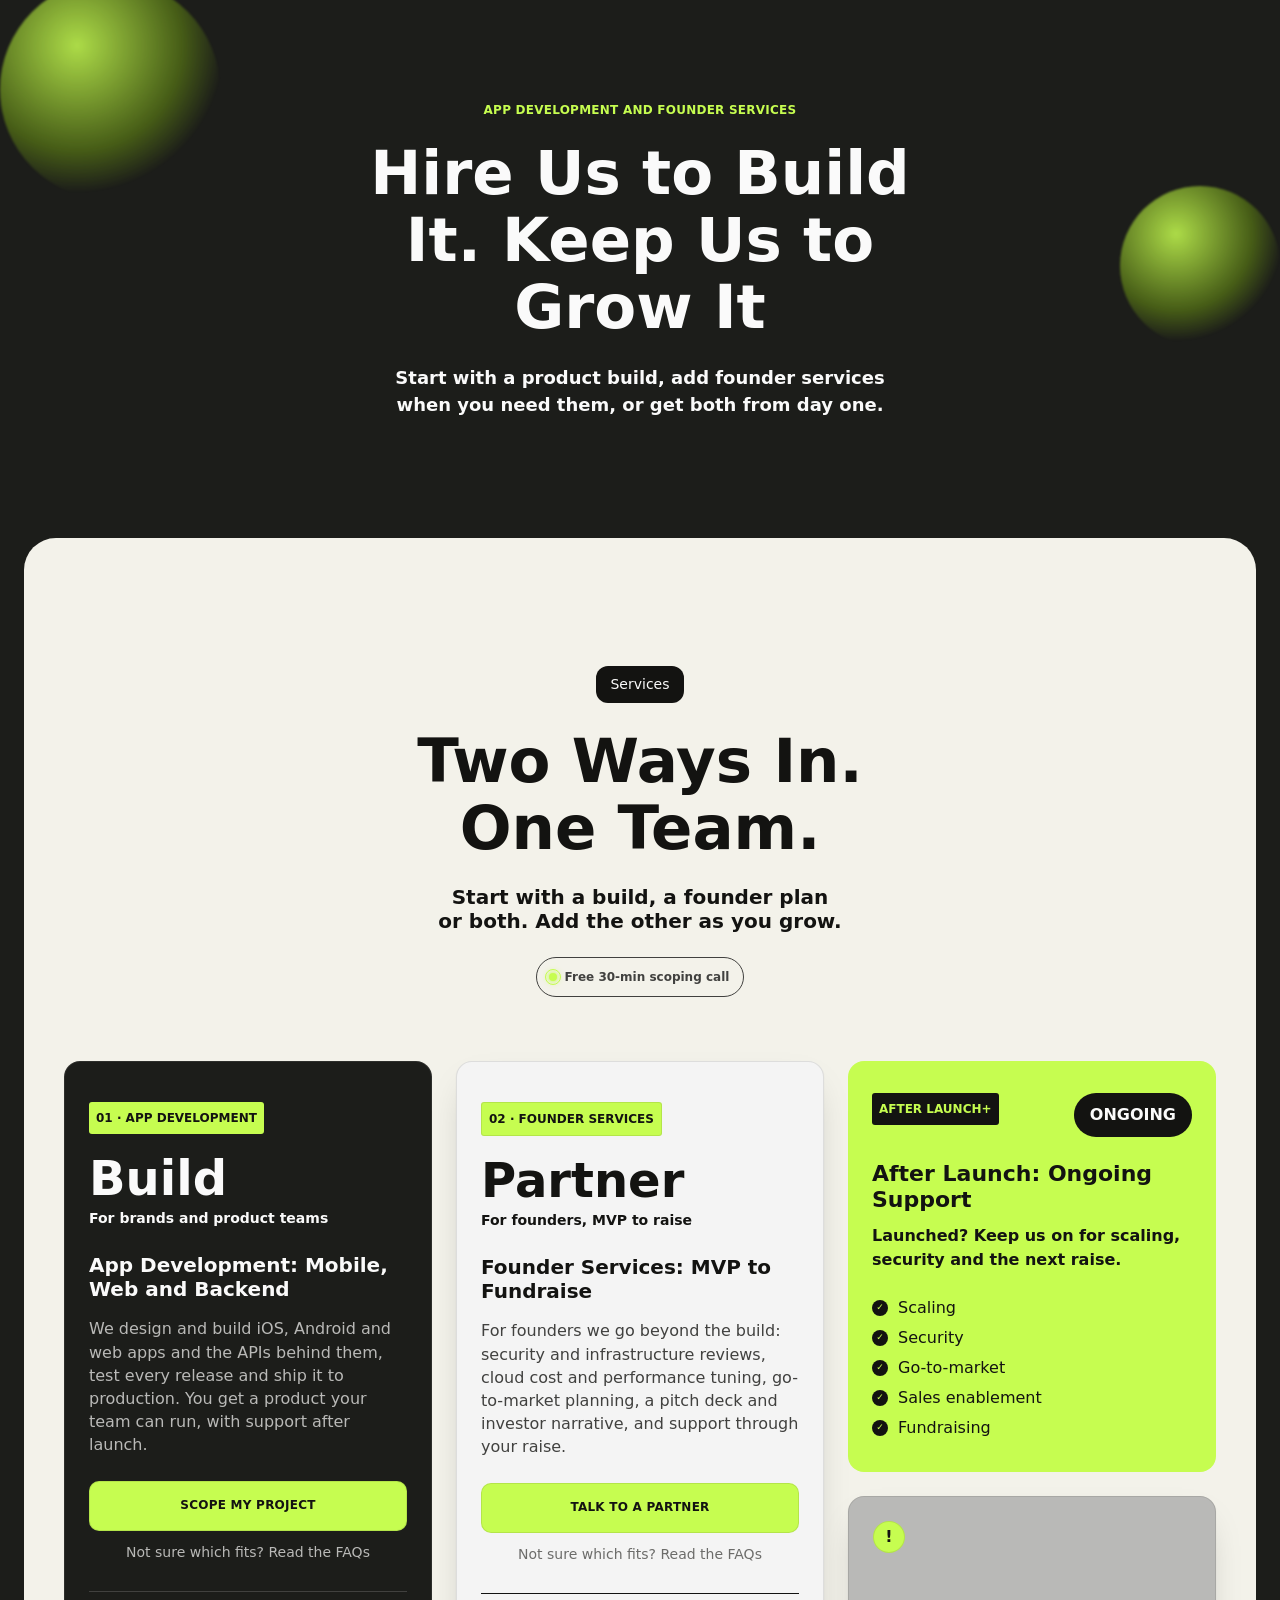
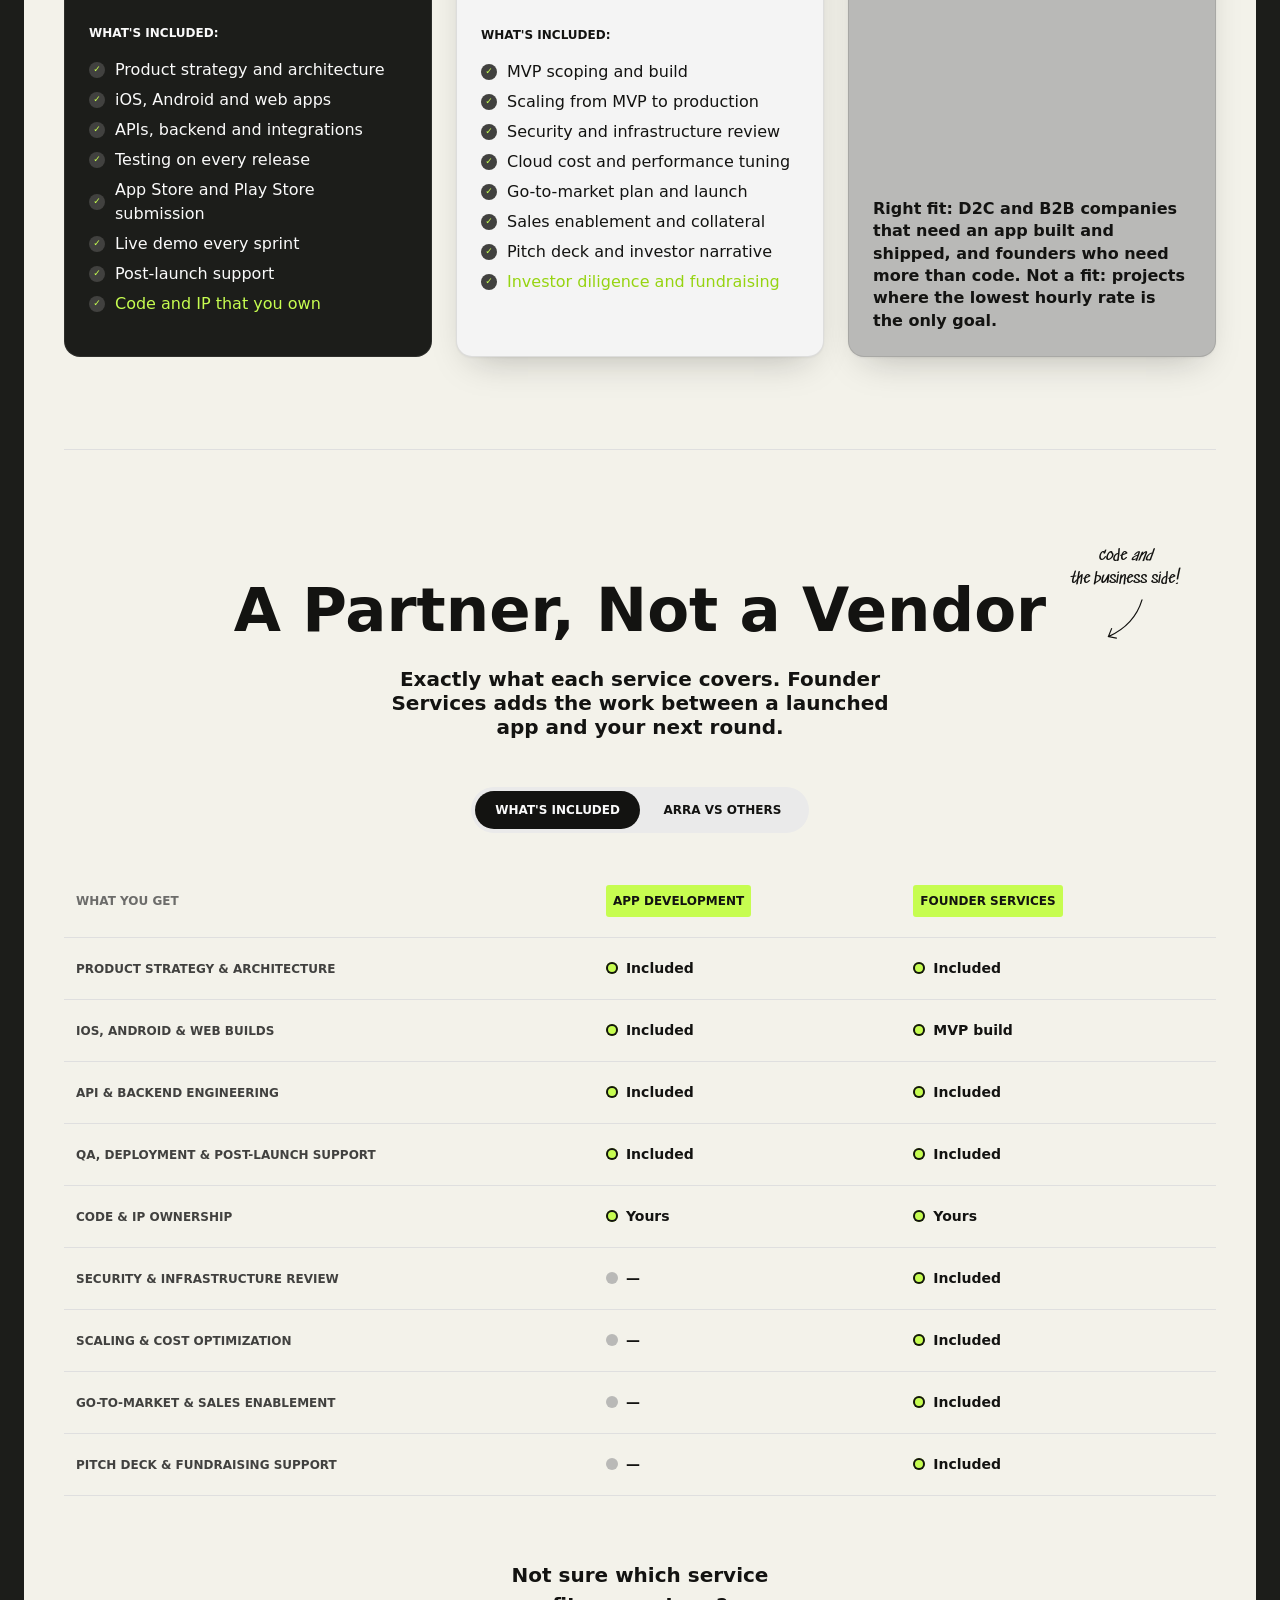
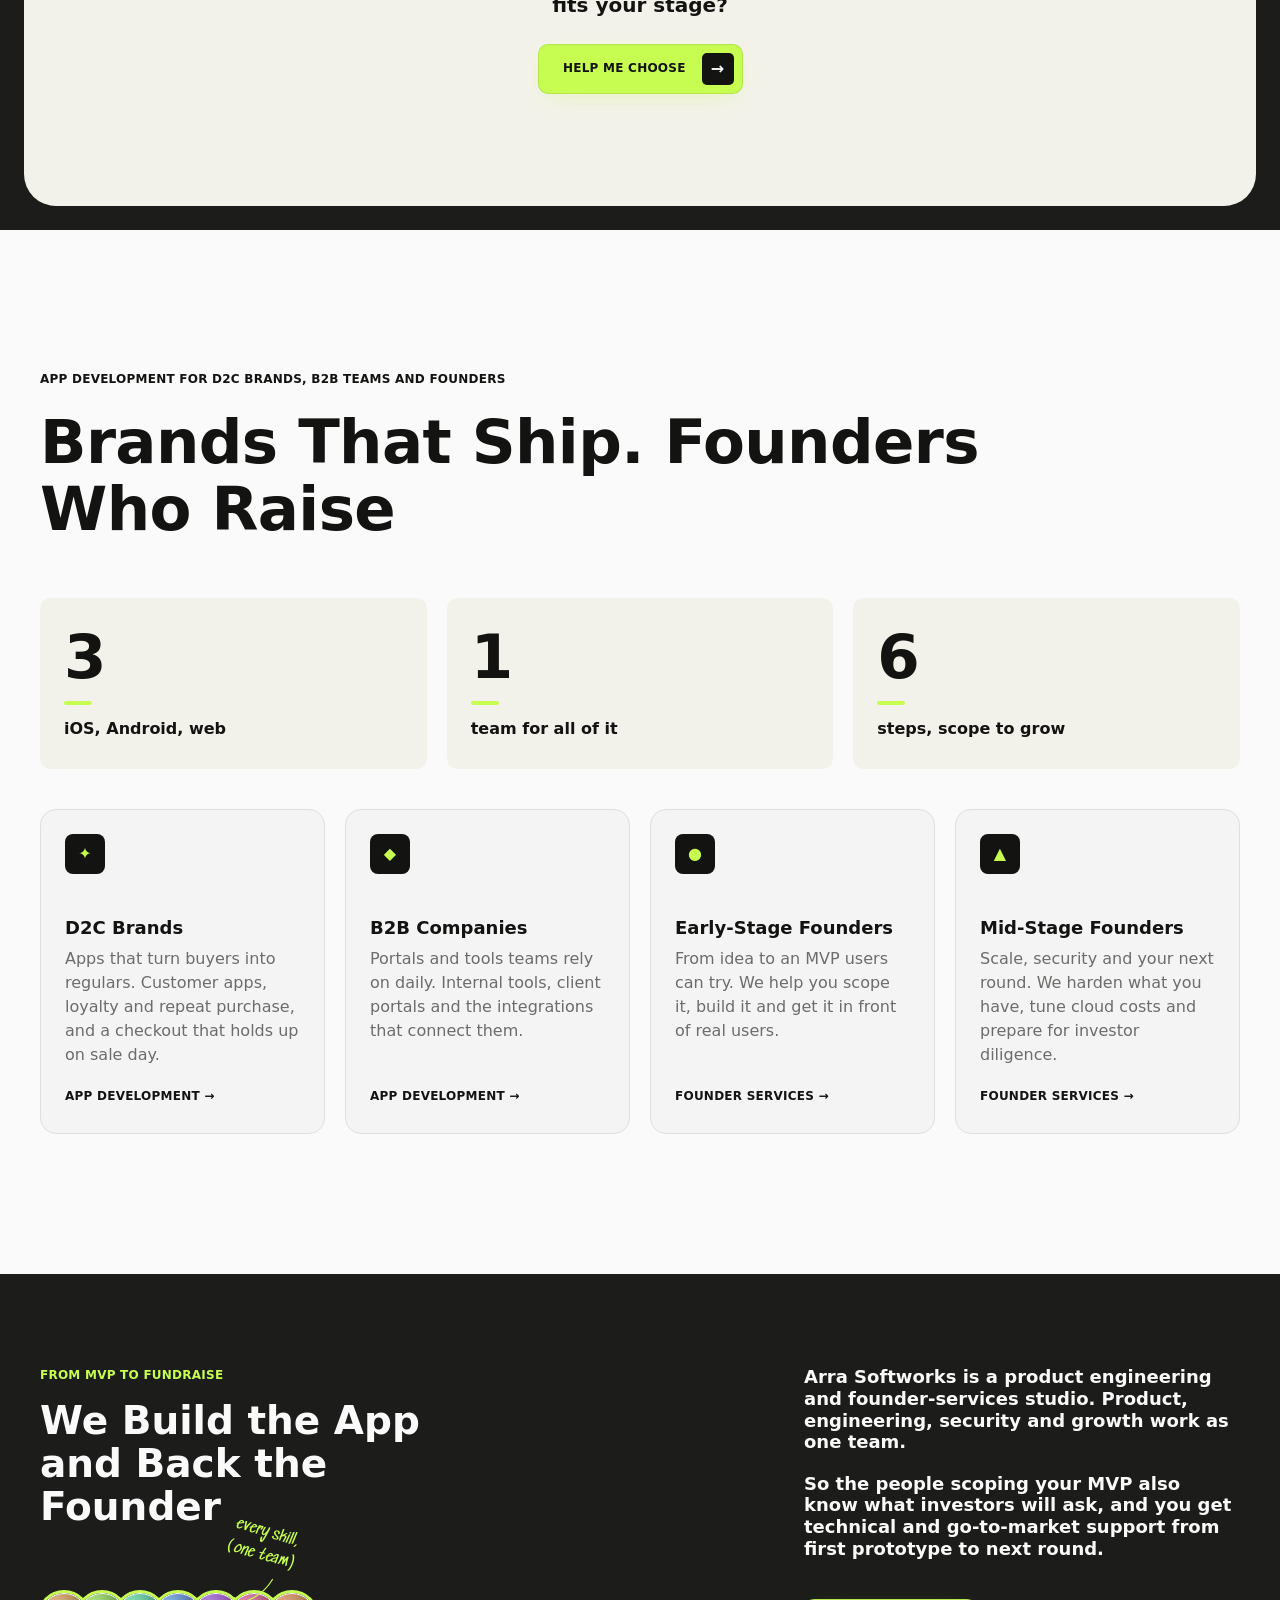
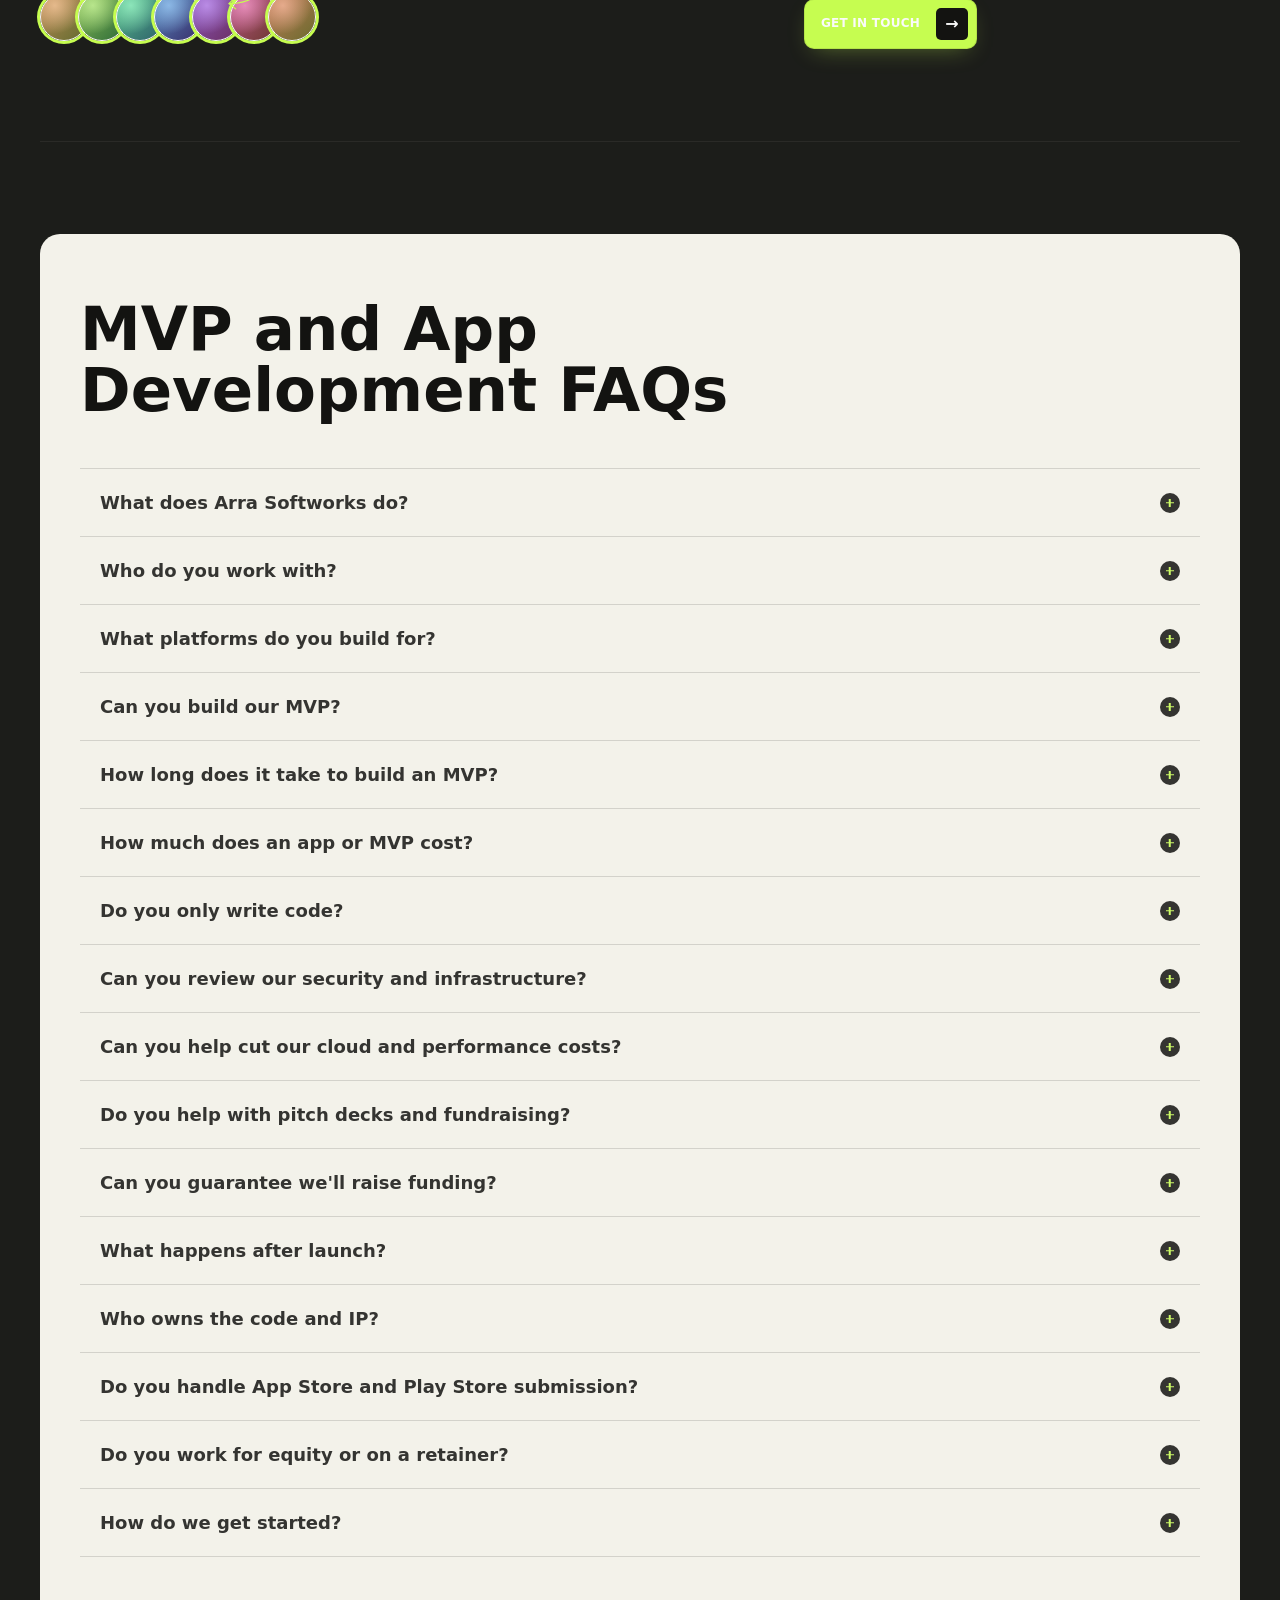
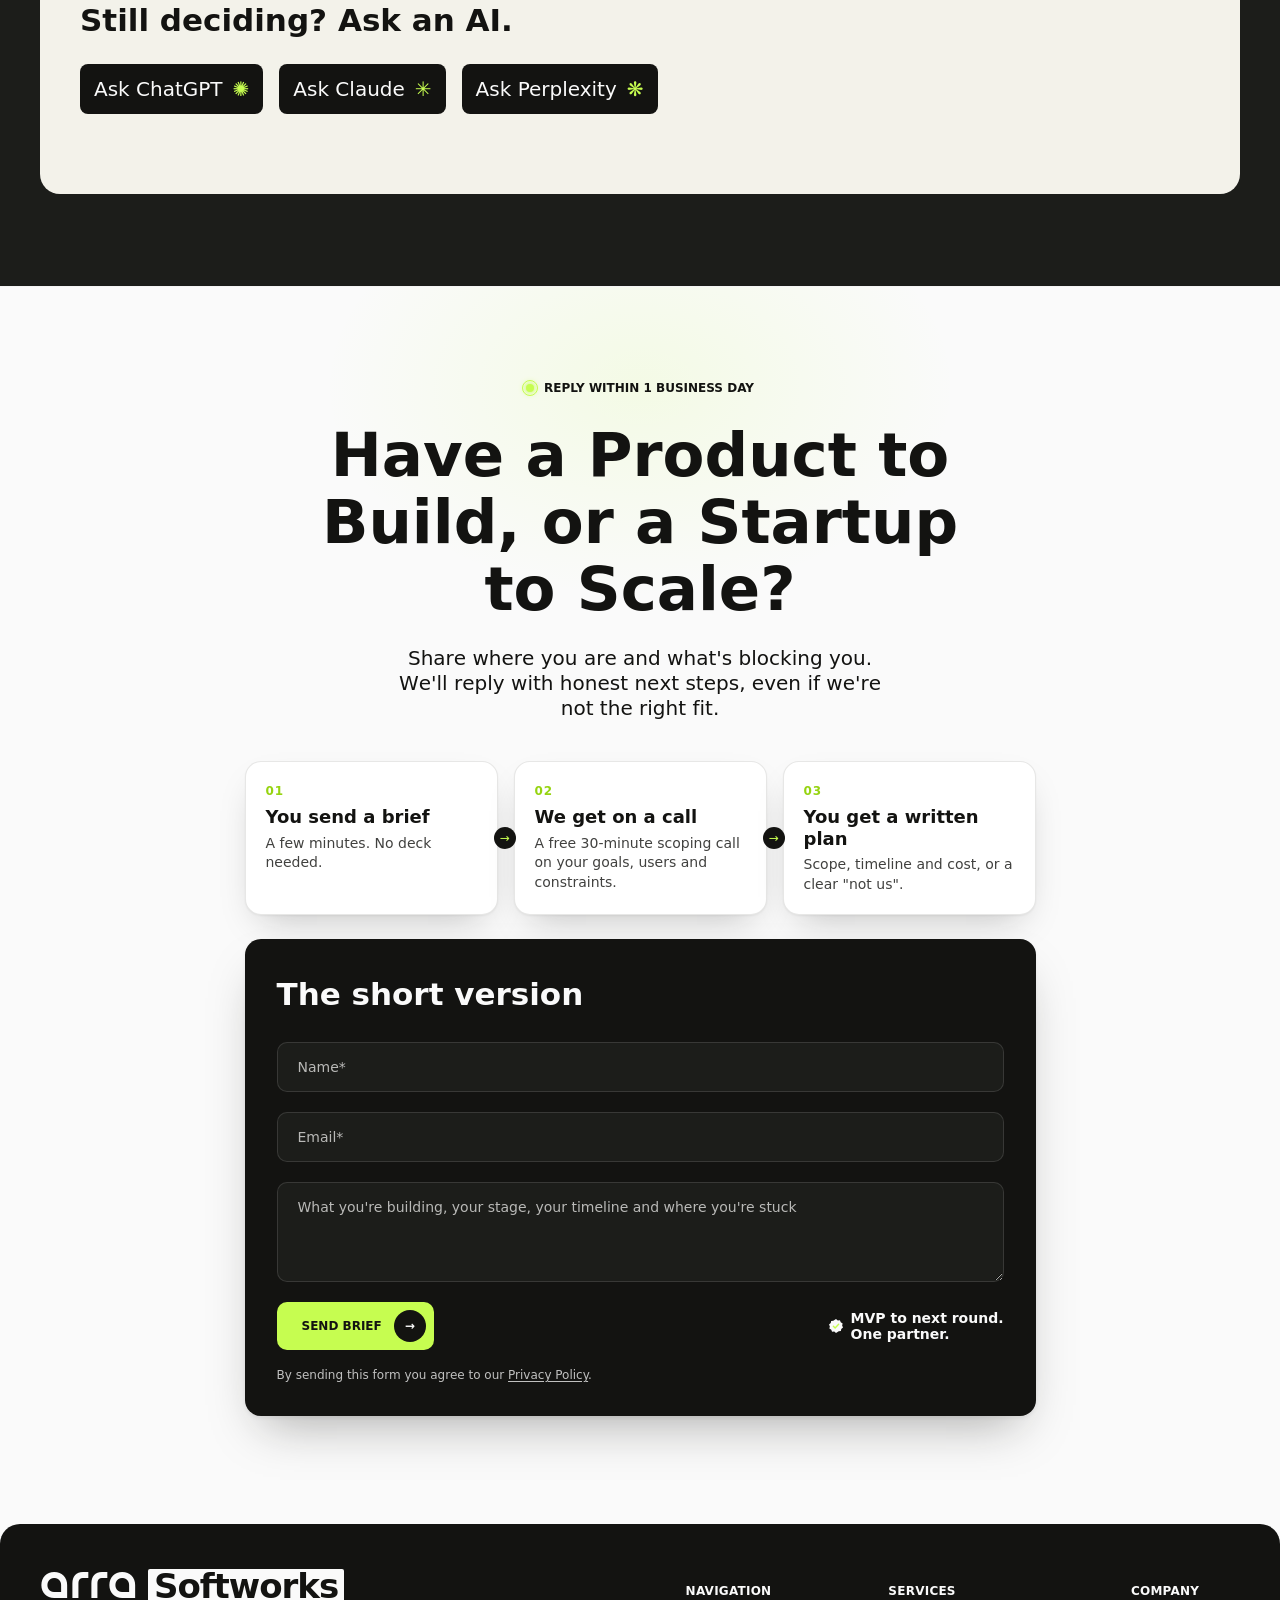
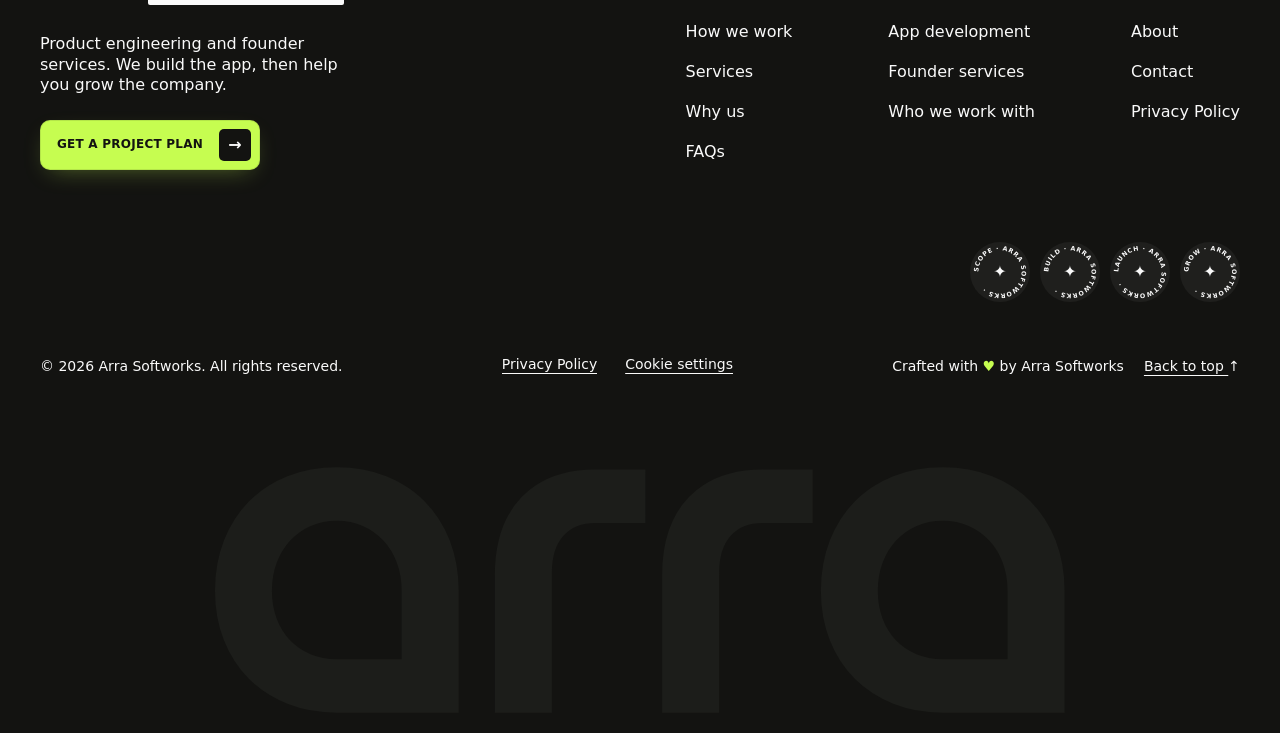
==== commit faf7aa76: "update content" ====
--- a/index.html
+++ b/index.html
@@ -3,45 +3,249 @@
 <head>
   <meta charset="UTF-8" />
   <meta name="viewport" content="width=device-width, initial-scale=1" />
-  <title>App &amp; MVP Development Partner for Founders | Arra Softworks</title>
-  <meta name="description" content="Mobile and web apps for D2C and B2B brands, plus MVP, security, GTM and fundraising support for early and mid-stage founders." />
+  <title>MVP &amp; App Development Company for Startups | Arra Softworks</title>
+  <meta name="description" content="Arra Softworks builds MVPs and mobile and web apps for founders and D2C and B2B brands, then helps you scale, go to market and raise your next round." />
   <link rel="canonical" href="https://arrasoftworks.com/" />
-  <meta name="robots" content="index, follow" />
+  <meta name="robots" content="index, follow, max-image-preview:large, max-snippet:-1, max-video-preview:-1" />
   <meta name="theme-color" content="#131311" />
   <link rel="icon" href="favicon.ico?v=2" sizes="48x48" />
   <link rel="icon" href="favicon-32.png?v=2" sizes="32x32" type="image/png" />
+  <link rel="icon" href="icon-192.png?v=2" sizes="192x192" type="image/png" />
   <link rel="icon" href="icon-512.png?v=2" sizes="512x512" type="image/png" />
   <link rel="apple-touch-icon" href="apple-touch-icon.png?v=2" />
+  <link rel="manifest" href="site.webmanifest?v=1" />
   <meta property="og:type" content="website" />
   <meta property="og:site_name" content="Arra Softworks" />
-  <meta property="og:title" content="Arra Softworks: Build the Product. Launch the Company." />
-  <meta property="og:description" content="Mobile and web apps for D2C and B2B brands, plus MVP, security, GTM and fundraising support for early and mid-stage founders." />
+  <meta property="og:locale" content="en_US" />
   <meta property="og:url" content="https://arrasoftworks.com/" />
-  <meta property="og:image" content="https://arrasoftworks.com/og.png" />
+  <meta property="og:title" content="Arra Softworks: MVP and App Development for Startups and Brands" />
+  <meta property="og:description" content="We build MVPs and mobile and web apps for founders and D2C and B2B brands, then help you scale, go to market and raise your next round." />
+  <meta property="og:image" content="https://arrasoftworks.com/og.png?v=2" />
+  <meta property="og:image:type" content="image/png" />
   <meta property="og:image:width" content="1200" />
   <meta property="og:image:height" content="630" />
-  <meta property="og:image:alt" content="arra Softworks: Build the Product. Launch the Company." />
-  <meta property="og:locale" content="en_IN" />
+  <meta property="og:image:alt" content="Arra Softworks: MVP and app development for startups and brands. One team for the app and everything after." />
   <meta name="twitter:card" content="summary_large_image" />
-  <meta name="twitter:title" content="Arra Softworks: Build the Product. Launch the Company." />
-  <meta name="twitter:description" content="Mobile and web apps for D2C and B2B brands, plus MVP, security, GTM and fundraising support for early and mid-stage founders." />
-  <meta name="twitter:image" content="https://arrasoftworks.com/og.png" />
+  <meta name="twitter:title" content="Arra Softworks: MVP and App Development for Startups and Brands" />
+  <meta name="twitter:description" content="We build MVPs and mobile and web apps for founders and D2C and B2B brands, then help you scale, go to market and raise your next round." />
+  <meta name="twitter:image" content="https://arrasoftworks.com/og.png?v=2" />
+  <meta name="twitter:image:alt" content="Arra Softworks: MVP and app development for startups and brands. One team for the app and everything after." />
   <!-- Google Search Console: paste the verification tag here (or verify the domain via DNS, which is preferred) -->
   <!-- <meta name="google-site-verification" content="PASTE_TOKEN_HERE" /> -->
-  <script src="analytics.js?v=2" defer></script>
+  <script src="analytics.js?v=3" defer></script>
+  <!-- Structured data. FAQPage text must match the visible FAQ exactly. Add sameAs (LinkedIn etc.) and foundingDate only once they are real. -->
   <script type="application/ld+json">
   {
     "@context": "https://schema.org",
-    "@type": "ProfessionalService",
-    "name": "Arra Softworks",
-    "url": "https://arrasoftworks.com/",
-    "logo": "https://arrasoftworks.com/icon-512.png",
-    "image": "https://arrasoftworks.com/og.png",
-    "description": "Mobile and web apps for D2C and B2B brands, plus MVP, security, GTM and fundraising support for early and mid-stage founders.",
-    "slogan": "Build the product. Launch the company.",
-    "serviceType": ["Mobile app development", "Web app development", "MVP development", "API and backend engineering", "Startup technical and go-to-market advisory", "Fundraising and pitch deck support"],
-    "areaServed": [{"@type": "Country", "name": "India"}, {"@type": "Place", "name": "Worldwide"}],
-    "sameAs": []
+    "@graph": [
+      {
+        "@type": ["Organization", "ProfessionalService"],
+        "@id": "https://arrasoftworks.com/#organization",
+        "name": "Arra Softworks",
+        "alternateName": "Arra",
+        "url": "https://arrasoftworks.com/",
+        "logo": { "@type": "ImageObject", "@id": "https://arrasoftworks.com/#logo", "url": "https://arrasoftworks.com/icon-512.png", "width": 512, "height": 512, "caption": "Arra Softworks" },
+        "image": "https://arrasoftworks.com/og.png",
+        "description": "Arra Softworks builds MVPs and mobile and web apps for founders and D2C and B2B brands, and supports founders with scaling, security, go-to-market and fundraising.",
+        "slogan": "One team for the app and everything after.",
+        "email": "developer@arrasoftworks.com",
+        "contactPoint": { "@type": "ContactPoint", "contactType": "sales", "email": "developer@arrasoftworks.com", "url": "https://arrasoftworks.com/#cta", "availableLanguage": ["English"] },
+        "areaServed": "Worldwide",
+        "knowsAbout": ["MVP development", "Mobile app development", "iOS app development", "Android app development", "Web application development", "API and backend development", "Software architecture", "Application security review", "Cloud cost optimization", "Go-to-market strategy", "Pitch deck development", "Startup fundraising"],
+        "hasOfferCatalog": { "@id": "https://arrasoftworks.com/#services" }
+      },
+      {
+        "@type": "WebSite",
+        "@id": "https://arrasoftworks.com/#website",
+        "url": "https://arrasoftworks.com/",
+        "name": "Arra Softworks",
+        "description": "MVP and app development for startups and brands, plus founder services from scaling to fundraising.",
+        "publisher": { "@id": "https://arrasoftworks.com/#organization" },
+        "inLanguage": "en"
+      },
+      {
+        "@type": "WebPage",
+        "@id": "https://arrasoftworks.com/#webpage",
+        "url": "https://arrasoftworks.com/",
+        "name": "MVP & App Development Company for Startups | Arra Softworks",
+        "description": "Arra Softworks builds MVPs and mobile and web apps for founders and D2C and B2B brands, then helps you scale, go to market and raise your next round.",
+        "isPartOf": { "@id": "https://arrasoftworks.com/#website" },
+        "about": { "@id": "https://arrasoftworks.com/#organization" },
+        "primaryImageOfPage": { "@type": "ImageObject", "url": "https://arrasoftworks.com/og.png", "width": 1200, "height": 630 },
+        "inLanguage": "en",
+        "dateModified": "2026-10-23"
+      },
+      {
+        "@type": "OfferCatalog",
+        "@id": "https://arrasoftworks.com/#services",
+        "name": "Arra Softworks services",
+        "itemListElement": [
+          {
+            "@type": "Offer",
+            "itemOffered": {
+              "@type": "Service",
+              "@id": "https://arrasoftworks.com/#app-development",
+              "name": "App Development",
+              "serviceType": "Mobile and web app development",
+              "description": "Product strategy and architecture, iOS, Android and web builds, API and backend engineering, testing and deployment, post-launch support and a handover your team can maintain.",
+              "provider": { "@id": "https://arrasoftworks.com/#organization" },
+              "audience": { "@type": "BusinessAudience", "audienceType": "D2C brands, B2B companies and startup founders" },
+              "areaServed": "Worldwide",
+              "url": "https://arrasoftworks.com/#app-development"
+            }
+          },
+          {
+            "@type": "Offer",
+            "itemOffered": {
+              "@type": "Service",
+              "@id": "https://arrasoftworks.com/#founder-services",
+              "name": "Founder Services",
+              "serviceType": "MVP development and startup advisory",
+              "description": "MVP scoping and build, scaling to production, security and infrastructure review, cloud cost and performance tuning, go-to-market planning, sales enablement, pitch deck and investor narrative, and fundraising support.",
+              "provider": { "@id": "https://arrasoftworks.com/#organization" },
+              "audience": { "@type": "BusinessAudience", "audienceType": "Early and mid-stage startup founders" },
+              "areaServed": "Worldwide",
+              "url": "https://arrasoftworks.com/#founder-services"
+            }
+          }
+        ]
+      },
+      {
+        "@type": "FAQPage",
+        "@id": "https://arrasoftworks.com/#faq",
+        "isPartOf": { "@id": "https://arrasoftworks.com/#webpage" },
+        "mainEntity": [
+          {
+            "@type": "Question",
+            "name": "What does Arra Softworks do?",
+            "acceptedAnswer": {
+              "@type": "Answer",
+              "text": "We build iOS, Android and web apps for D2C and B2B brands. For founders, we also handle security, scaling, go-to-market and fundraising, so one team covers the build and the business."
+            }
+          },
+          {
+            "@type": "Question",
+            "name": "Who do you work with?",
+            "acceptedAnswer": {
+              "@type": "Answer",
+              "text": "D2C and B2B companies that need an app built and shipped, and early and mid-stage founders who want a partner beyond code. Technical and non-technical founders are both welcome."
+            }
+          },
+          {
+            "@type": "Question",
+            "name": "What platforms do you build for?",
+            "acceptedAnswer": {
+              "@type": "Answer",
+              "text": "iOS, Android and the web, plus the APIs and backend that power them."
+            }
+          },
+          {
+            "@type": "Question",
+            "name": "Can you build our MVP?",
+            "acceptedAnswer": {
+              "@type": "Answer",
+              "text": "Yes. We scope it around your users and constraints, cut anything that doesn't prove the idea, and build it in short cycles with your feedback in the loop. See how we work."
+            }
+          },
+          {
+            "@type": "Question",
+            "name": "How long does it take to build an MVP?",
+            "acceptedAnswer": {
+              "@type": "Answer",
+              "text": "Most MVPs reach a first usable release in 6 to 12 weeks, depending on scope, platforms and integrations. Your written plan sets the exact timeline, and you see a live demo at the end of every sprint, not just on launch day."
+            }
+          },
+          {
+            "@type": "Question",
+            "name": "How much does an app or MVP cost?",
+            "acceptedAnswer": {
+              "@type": "Answer",
+              "text": "It depends on scope, platforms and integrations. After a free 30-minute scoping call you get a written plan with scope, timeline and cost."
+            }
+          },
+          {
+            "@type": "Question",
+            "name": "Do you only write code?",
+            "acceptedAnswer": {
+              "@type": "Answer",
+              "text": "No. For founders we also cover security reviews, scaling, cloud costs, go-to-market, sales enablement, pitch decks and fundraising. See founder services."
+            }
+          },
+          {
+            "@type": "Question",
+            "name": "Can you review our security and infrastructure?",
+            "acceptedAnswer": {
+              "@type": "Answer",
+              "text": "Yes. Security and infrastructure reviews are part of our founder services."
+            }
+          },
+          {
+            "@type": "Question",
+            "name": "Can you help cut our cloud and performance costs?",
+            "acceptedAnswer": {
+              "@type": "Answer",
+              "text": "Yes. We review performance and infrastructure, then optimize for cost."
+            }
+          },
+          {
+            "@type": "Question",
+            "name": "Do you help with pitch decks and fundraising?",
+            "acceptedAnswer": {
+              "@type": "Answer",
+              "text": "Yes. Pitch deck and investor narrative, investment readiness and support through the raise, alongside the product work."
+            }
+          },
+          {
+            "@type": "Question",
+            "name": "Can you guarantee we'll raise funding?",
+            "acceptedAnswer": {
+              "@type": "Answer",
+              "text": "No, and be wary of anyone who does. We make your product, story and diligence materials as strong as they can be, and support you through the raise."
+            }
+          },
+          {
+            "@type": "Question",
+            "name": "What happens after launch?",
+            "acceptedAnswer": {
+              "@type": "Answer",
+              "text": "We handle deployment, monitoring and post-launch support, with a handover your team can maintain. Founders can keep us on for scaling and growth."
+            }
+          },
+          {
+            "@type": "Question",
+            "name": "Who owns the code and IP?",
+            "acceptedAnswer": {
+              "@type": "Answer",
+              "text": "You do. All code, designs, IP and accounts we create for your product belong to you, and we are happy to sign an NDA before you share details."
+            }
+          },
+          {
+            "@type": "Question",
+            "name": "Do you handle App Store and Play Store submission?",
+            "acceptedAnswer": {
+              "@type": "Answer",
+              "text": "Yes. We prepare and submit your app to the App Store and Google Play. Developer account licences, extra review rounds, resubmissions and ongoing maintenance are charged separately."
+            }
+          },
+          {
+            "@type": "Question",
+            "name": "Do you work for equity or on a retainer?",
+            "acceptedAnswer": {
+              "@type": "Answer",
+              "text": "We set up the model that fits you: a fixed-scope project, a monthly retainer, a fractional-CTO arrangement or, for the right product, equity. We agree it based on your stage, budget and product scope."
+            }
+          },
+          {
+            "@type": "Question",
+            "name": "How do we get started?",
+            "acceptedAnswer": {
+              "@type": "Answer",
+              "text": "Use the contact form to tell us what you're building and where you're stuck. We'll reply within 1 business day to set up a free 30-minute scoping call."
+            }
+          }
+        ]
+      }
+    ]
   }
   </script>
   <link rel="preconnect" href="https://api.fontshare.com" crossorigin />
@@ -57,7 +261,16 @@
     <link rel="stylesheet" href="https://api.fontshare.com/v2/css?f[]=satoshi@400,500,700,900&display=swap" />
     <link rel="stylesheet" href="https://fonts.googleapis.com/css2?family=Sedgwick+Ave&display=swap" />
   </noscript>
-  <link rel="stylesheet" href="styles.css?v=24" />
+  <link rel="stylesheet" href="styles.css?v=27" />
+  <noscript>
+    <style>
+      .cmp [role="tabpanel"][hidden] { display: block !important; margin-top: 24px; }
+      .cmp__tabs { display: none !important; }
+      .reveal, .rise, .intro, .tl-card, .float-card, .split, .chars, .annotation, .hero__blob, .avatars i, .pcard__list li, .solution__blob, .timeline__title mark { opacity: 1 !important; transform: none !important; filter: none !important; translate: none !important; scale: none !important; }
+      .footer__big span { transform: translateY(12%) !important; }
+      .annotation path { stroke-dashoffset: 0 !important; }
+    </style>
+  </noscript>
 </head>
 <body>
 
@@ -66,7 +279,7 @@
 
   <!-- NAV -->
   <header class="nav" id="top">
-    <a href="#top" class="nav__logo"><span class="wordmark">arra</span><sup>®</sup></a>
+    <a href="#top" class="nav__logo" aria-label="Arra Softworks home"><span class="wordmark">arra</span></a>
     <nav class="nav__links" aria-label="Primary">
       <a href="#process" class="link-underline">How we work</a>
       <a href="#services" class="link-underline">Services</a>
@@ -74,7 +287,7 @@
       <a href="#faq" class="link-underline">FAQs</a>
     </nav>
     <a href="#cta" class="btn btn--accent btn--sm magnetic">
-      <span class="btn__label" data-text="Start a project">Start a project</span>
+      <span class="btn__label" data-text="Get a project plan">Get a project plan</span>
       <span class="btn__arrow">→</span>
     </a>
     <button class="nav__burger" aria-label="Open menu" aria-expanded="false"><span></span><span></span></button>
@@ -85,7 +298,7 @@
     <a href="#services">Services</a>
     <a href="#why">Why us</a>
     <a href="#faq">FAQs</a>
-    <a href="#cta" class="btn btn--accent"><span class="btn__label" data-text="Start a project">Start a project</span><span class="btn__arrow">→</span></a>
+    <a href="#cta" class="btn btn--accent"><span class="btn__label" data-text="Get a project plan">Get a project plan</span><span class="btn__arrow">→</span></a>
   </div>
 
   <main>
@@ -94,102 +307,107 @@
       <div class="hero__blob" aria-hidden="true"></div>
       <div class="hero__floats" aria-hidden="true">
         <figure class="float-card float-card--chip parallax" data-speed="-0.15" style="--x:12%;--y:20%;--r:0deg;--fx:0px;--fy:28px;--fr:0deg"><span class="chip__ico">M</span><figcaption><b>Mobile apps</b><small>iOS and Android</small></figcaption></figure>
-        <figure class="float-card float-card--chip parallax" data-speed="0.12" style="--x:72%;--y:16%;--r:0deg;--fx:0px;--fy:28px;--fr:0deg"><span class="chip__ico">W</span><figcaption><b>Web apps</b><small>Product to production</small></figcaption></figure>
-        <figure class="float-card float-card--chip parallax" data-speed="-0.1" style="--x:7%;--y:60%;--r:0deg;--fx:0px;--fy:28px;--fr:0deg"><span class="chip__ico">A</span><figcaption><b>APIs &amp; backend</b><small>Engineered to scale</small></figcaption></figure>
+        <figure class="float-card float-card--chip parallax" data-speed="0.12" style="--x:72%;--y:16%;--r:0deg;--fx:0px;--fy:28px;--fr:0deg"><span class="chip__ico">W</span><figcaption><b>Web apps</b><small>Built for real traffic</small></figcaption></figure>
+        <figure class="float-card float-card--chip parallax" data-speed="-0.1" style="--x:7%;--y:60%;--r:0deg;--fx:0px;--fy:28px;--fr:0deg"><span class="chip__ico">A</span><figcaption><b>APIs &amp; backend</b><small>Secure by default</small></figcaption></figure>
         <figure class="float-card float-card--chip parallax" data-speed="0.18" style="--x:76%;--y:64%;--r:0deg;--fx:0px;--fy:28px;--fr:0deg"><span class="chip__ico">F</span><figcaption><b>Founder services</b><small>MVP to next round</small></figcaption></figure>
       </div>
       <div class="hero__inner container">
-        <p class="badge intro intro--pop" style="--d:2s"><span class="dot"></span>Build the product. Launch the company.</p>
-        <h1 class="hero__title intro" style="--d:.2s">App Development &amp; Startup Partner for Founders and Brands</h1>
-        <p class="hero__sub chars" data-delay="0.6">We build mobile and web apps for D2C and B2B brands, and take founders from MVP to a fundable, scalable business.</p>
-        <div class="hero__actions intro intro--pop" style="--d:2s">
-          <a href="#cta" class="btn btn--accent magnetic"><span class="btn__label" data-text="Start a project">Start a project</span><span class="btn__arrow">→</span></a>
+        <p class="badge intro intro--pop" style="--d:.05s"><span class="dot"></span>One team for the app and everything after</p>
+        <!-- Visible from the first paint (LCP): words are pre-wrapped and animate with a CSS-only, transform-only entrance -->
+        <h1 class="hero__title"><span class="hw" style="--i:0">MVP</span> <span class="hw" style="--i:1">and</span> <span class="hw" style="--i:2">App</span> <span class="hw" style="--i:3">Development</span> <span class="hw" style="--i:4">for</span> <span class="hero__hl"><span class="hw" style="--i:5">Startups</span> <span class="hw" style="--i:6">and</span> <span class="hw" style="--i:7">Brands</span></span></h1>
+        <p class="hero__sub">We build your iOS, Android and web app, then stay for scaling, security, go-to-market and your next raise.</p>
+        <div class="hero__actions intro intro--pop" style="--d:.8s">
+          <a href="#cta" class="btn btn--accent magnetic"><span class="btn__label" data-text="Get a project plan">Get a project plan</span><span class="btn__arrow">→</span></a>
           <a href="#process" class="btn btn--ghost magnetic"><span class="btn__label" data-text="See how we work">See how we work</span></a>
         </div>
-        <div class="hero__proof intro" style="--d:2.1s">
+        <div class="hero__proof intro" style="--d:.95s">
           <div class="avatars"><i></i><i></i><i></i><i></i></div>
-          <span>For D2C brands, B2B teams and founders</span>
+          <span>Built, shipped and supported by one team</span>
         </div>
       </div>
 
 </section>
 
     <!-- PAIN: scrolling checklist panel -->
-    <section class="pain container">
+    <section class="pain container" id="challenges">
       <div class="pain__panel reveal">
         <div class="pain__list" data-speed="22">
           <ul class="pain__track">
             <li class="check"><i></i><span>Scope the MVP</span><b>•••</b></li>
-            <li class="check"><i></i><span>Choose the architecture</span><b>•••</b></li>
+            <li class="check"><i></i><span>Pick a stack that lasts</span><b>•••</b></li>
             <li class="check"><i></i><span>Design the product</span><b>•••</b></li>
             <li class="check"><i></i><span>Build for iOS and Android</span><b>•••</b></li>
             <li class="check"><i></i><span>Ship the web app</span><b>•••</b></li>
             <li class="check"><i></i><span>Build the APIs and backend</span><b>•••</b></li>
             <li class="check"><i></i><span>Test before launch</span><b>•••</b></li>
             <li class="check"><i></i><span>Deploy and monitor</span><b>•••</b></li>
+            <li class="check"><i></i><span>Prove the MVP with users</span><b>•••</b></li>
             <li class="check"><i></i><span>Review security</span><b>•••</b></li>
             <li class="check"><i></i><span>Scale to production</span><b>•••</b></li>
-            <li class="check"><i></i><span>Cut cloud costs</span><b>•••</b></li>
+            <li class="check"><i></i><span>Cut the cloud bill</span><b>•••</b></li>
             <li class="check"><i></i><span>Plan go-to-market</span><b>•••</b></li>
-            <li class="check"><i></i><span>Shape the pitch deck</span><b>•••</b></li>
-            <li class="check"><i></i><span>Get investment-ready</span><b>•••</b></li>
+            <li class="check"><i></i><span>Survive tech due diligence</span><b>•••</b></li>
           </ul>
         </div>
         <div class="pain__copy">
           <p class="pain__eyebrow">Sound familiar?</p>
-          <h2 class="pain__title split">Building an MVP Is Only Half the Job</h2>
-        </div>
-        <span class="bubble" style="--x:6%;--y:44%;--r:-4deg;--b:0s">Who owns the architecture?</span>
+          <h2 class="pain__title split">Your To-Do List Doesn't End at Launch</h2>
+          <p class="pain__sub reveal" data-delay="0.3">Most dev teams hand over the code and leave. The hard questions show up the week after.</p>
+        </div>
+        <span class="bubble" style="--x:6%;--y:44%;--r:-4deg;--b:0s">Who fixes it at 2am?</span>
         <span class="bubble" style="--x:66%;--y:12%;--r:5deg;--b:.8s">Will this scale past launch?</span>
-        <span class="bubble" style="--x:84%;--y:74%;--r:7deg;--b:1.6s">Is it secure enough?</span>
-        <span class="bubble" style="--x:38%;--y:82%;--r:-3deg;--b:2.4s">Are we investor-ready?</span>
+        <span class="bubble" style="--x:80%;--y:74%;--r:7deg;--b:1.6s">Is our user data safe?</span>
+        <span class="bubble" style="--x:34%;--y:84%;--r:-3deg;--b:2.4s">Why is hosting so expensive?</span>
       </div>
     </section>
 
     <!-- SOLUTION: one-decision grid -->
-    <section class="solution container">
+    <section class="solution container" id="one-partner">
       <div class="solution__copy">
         <p class="eyebrow reveal">One partner, both halves.</p>
-        <h2 class="solution__title split">One Team for App Development and Startup Growth.</h2>
-        <a href="#services" class="btn btn--accent magnetic reveal" data-delay="0.2"><span class="btn__label" data-text="See our services">See our services</span><span class="btn__arrow">→</span></a>
+        <h2 class="solution__title split">Engineers Who Think Like Founders</h2>
+        <p class="solution__sub reveal" data-delay="0.15">Most teams give you code or advice. You get app development and startup strategy from one team, so the product and the plan never drift apart.</p>
+        <a href="#why" class="btn btn--accent magnetic reveal" data-delay="0.25"><span class="btn__label" data-text="Compare services">Compare services</span><span class="btn__arrow">→</span></a>
       </div>
       <div class="solution__grid">
         <span class="solution__blob" aria-hidden="true"></span>
-        <div class="mini accent rise"><i class="mini__check"></i><p>Product strategy and architecture</p></div>
-        <div class="mini cream rise"><i class="mini__check"></i><p>iOS, Android and web builds</p></div>
-        <div class="mini accent rise"><i class="mini__check"></i><p>API and backend engineering</p></div>
-        <div class="mini cream rise"><i class="mini__check"></i><p>Security, scaling and cost</p></div>
-        <div class="mini accent rise"><i class="mini__check"></i><p>Go-to-market and fundraising</p></div>
-        <div class="mini dark rise"><span class="mini__logo"><span class="wordmark">arra</span><em>®</em></span></div>
+        <div class="mini accent rise tilt"><i class="mini__check"></i><p>Architecture that survives v2</p></div>
+        <div class="mini cream rise tilt"><i class="mini__check"></i><p>iOS, Android and web builds</p></div>
+        <div class="mini accent rise tilt"><i class="mini__check"></i><p>APIs built for real traffic</p></div>
+        <div class="mini cream rise tilt"><i class="mini__check"></i><p>Security, scaling and cloud costs</p></div>
+        <div class="mini accent rise tilt"><i class="mini__check"></i><p>Go-to-market and fundraising</p></div>
+        <div class="mini dark rise" aria-hidden="true"><span class="mini__logo"><span class="wordmark">arra</span></span></div>
       </div>
     </section>
 
     <!-- TIMELINE -->
     <section class="timeline" id="process">
       <div class="container timeline__head">
-        <p class="eyebrow reveal">How we work</p>
-        <h2 class="timeline__title reveal">MVP to <mark>Scale</mark></h2>
-        <p class="timeline__sub chars">We ship working software in short cycles, with your feedback in the loop from first release to production scale.</p>
+        <h2 class="hstack">
+          <span class="eyebrow hstack__kicker reveal">Our MVP development process<span class="sr-only">:</span></span>
+          <span class="timeline__title reveal">Scope to <mark>Scale</mark></span>
+        </h2>
+        <p class="timeline__sub chars">We ship your minimum viable product (MVP) in short cycles, with your feedback in the loop all the way to production scale.</p>
       </div>
       <div class="board-wrap">
         <div class="board">
-          <div class="board__tab" style="grid-column:1">Scope</div>
-          <div class="board__tab" style="grid-column:2">Build</div>
-          <div class="board__tab" style="grid-column:3">Test</div>
-          <div class="board__tab" style="grid-column:4">Launch</div>
-          <div class="board__tab" style="grid-column:5">Grow!</div>
-            <article class="tl-card" style="grid-column:1;grid-row:2;--i:1"><header><h3>Scope</h3><span>1</span></header><p>We start with your problem, users and constraints, not a template.</p></article>
-            <article class="tl-card" style="grid-column:2 / span 2;grid-row:3;--i:2"><header><h3>Build</h3><span>2</span></header><p>Working software in short cycles, with your feedback in the loop.</p></article>
-            <article class="tl-card" style="grid-column:3;grid-row:4;--i:3"><header><h3>QA</h3><span>3</span></header><p>Every release is tested before it reaches your users.</p></article>
-            <article class="tl-card" style="grid-column:4;grid-row:4;--i:4"><header><h3>Launch</h3><span>4</span></header><p>Deployment, monitoring and a production-ready release.</p></article>
-            <article class="tl-card" style="grid-column:4;grid-row:5;--i:5"><header><h3>Handover</h3><span>5</span></header><p>A handover your team can maintain, plus post-launch support.</p></article>
-            <article class="tl-card" style="grid-column:5;grid-row:5;--i:6"><header><h3>Grow</h3><span>6</span></header><p>For founders: scaling, security, go-to-market and fundraising.</p></article>
+          <div class="board__tab" style="grid-column:1" aria-hidden="true">Scope</div>
+          <div class="board__tab" style="grid-column:2" aria-hidden="true">Build</div>
+          <div class="board__tab" style="grid-column:3" aria-hidden="true">Test</div>
+          <div class="board__tab" style="grid-column:4" aria-hidden="true">Launch</div>
+          <div class="board__tab" style="grid-column:5" aria-hidden="true">Grow!</div>
+            <article class="tl-card tilt" style="grid-column:1;grid-row:2;--i:1"><header><h3>Scope</h3><span>1</span></header><p>We map your users, goals and constraints. You get a written plan.</p></article>
+            <article class="tl-card tilt" style="grid-column:2 / span 2;grid-row:3;--i:2"><header><h3>Build</h3><span>2</span></header><p>Short sprints with a live demo at the end of each. You steer what ships next.</p></article>
+            <article class="tl-card tilt" style="grid-column:3;grid-row:4;--i:3"><header><h3>Test</h3><span>3</span></header><p>Every release is tested before it reaches a single user.</p></article>
+            <article class="tl-card tilt" style="grid-column:4;grid-row:4;--i:4"><header><h3>Launch</h3><span>4</span></header><p>App Store and Play Store submission, deployment and monitoring.</p></article>
+            <article class="tl-card tilt" style="grid-column:4;grid-row:5;--i:5"><header><h3>Handover</h3><span>5</span></header><p>Docs, access and code you own, plus post-launch support.</p></article>
+            <article class="tl-card tilt" style="grid-column:5;grid-row:5;--i:6"><header><h3>Grow</h3><span>6</span></header><p>For founders: scaling, security, go-to-market and the raise.</p></article>
         </div>
       </div>
       <div class="logos logos--banner">
         <div class="ticker" data-speed="40">
           <div class="ticker__track">
-            <span class="logo-ph">Mobile apps</span><span class="logo-ph">Web apps</span><span class="logo-ph">MVPs</span><span class="logo-ph">Backend &amp; APIs</span><span class="logo-ph">Go-to-market</span><span class="logo-ph">Fundraising</span>
+            <span class="logo-ph">Mobile apps</span><span class="logo-ph">Web apps</span><span class="logo-ph">MVPs</span><span class="logo-ph">Backend &amp; APIs</span><span class="logo-ph">Security reviews</span><span class="logo-ph">Cloud cost cuts</span><span class="logo-ph">Go-to-market</span><span class="logo-ph">Pitch decks</span><span class="logo-ph">Fundraising</span>
           </div>
         </div>
       </div>
@@ -198,75 +416,89 @@
     <!-- PRICING DOME -->
     <section class="dome-sec" id="services">
       <div class="container dome-sec__intro">
-        <figure class="corner corner--l parallax" data-speed="0.12"><div style="--h:200"></div></figure>
-        <figure class="corner corner--r parallax" data-speed="-0.1"><div style="--h:30"></div></figure>
-        <p class="eyebrow reveal">What we do</p>
-        <h2 class="dome-sec__title split">Mobile and Web App Development for D2C and B2B Brands</h2>
-        <p class="dome-sec__sub reveal" data-delay="0.2">Hire us to build and ship your product, or keep us on as your technical and strategic partner.</p>
+        <div class="corner corner--l parallax" data-speed="0.12" aria-hidden="true"><div style="--h:200"></div></div>
+        <div class="corner corner--r parallax" data-speed="-0.1" aria-hidden="true"><div style="--h:30"></div></div>
+        <h2 class="hstack">
+          <span class="eyebrow hstack__kicker reveal">App development and founder services<span class="sr-only">:</span></span>
+          <span class="dome-sec__title split">Hire Us to Build It. Keep Us to Grow It</span>
+        </h2>
+        <p class="dome-sec__sub reveal" data-delay="0.2">Start with a product build, add founder services when you need them, or get both from day one.</p>
       </div>
       <div class="dome">
         <div class="dome__inner container">
           <div class="dome__head reveal">
             <span class="badge badge--sm">Services</span>
-            <p class="dome__title">Two Services.<br>One Partner.</p>
-            <p class="dome__sub">From first release to production scale,<br>and on to your next round.</p>
-            <span class="spots"><span class="dot"></span>Start with a scoping call</span>
+            <p class="dome__title">Two Ways In.<br>One Team.</p>
+            <p class="dome__sub">Start with a build, a founder plan<br>or both. Add the other as you grow.</p>
+            <span class="spots"><span class="dot"></span>Free 30-min scoping call</span>
           </div>
           <div class="pgrid">
-            <article class="pcard pcard--dark rise">
+            <article class="pcard pcard--dark rise" id="app-development">
               <span class="pcard__tag">01 · App Development</span>
               <div class="pcard__top">
-                <div><p class="pcard__price"><span class="price">Build</span></p><p class="pcard__per">Mobile and web apps</p></div>
-                              </div>
-              <a href="#cta" class="btn btn--accent btn--full"><span class="btn__label" data-text="Start a project">Start a project</span></a>
+                <div><p class="pcard__price"><span class="price">Build</span></p><p class="pcard__per">For brands and product teams</p></div>
+              </div>
+              <h3 class="pcard__h">App Development: Mobile, Web and Backend</h3>
+              <p class="pcard__intro">We design and build iOS, Android and web apps and the APIs behind them, test every release and ship it to production. You get a product your team can run, with support after launch.</p>
+              <a href="#cta" class="btn btn--accent btn--full"><span class="btn__label" data-text="Scope my project">Scope my project</span></a>
               <p class="pcard__q">Not sure which fits? <a href="#faq" class="link-underline">Read the FAQs</a></p>
               <p class="pcard__inc">What's included:</p>
               <ul class="pcard__list">
                 <li>Product strategy and architecture</li>
-                <li>iOS, Android and web builds</li>
-                <li>API and backend engineering</li>
-                <li>QA and deployment</li>
+                <li>iOS, Android and web apps</li>
+                <li>APIs, backend and integrations</li>
+                <li>Testing on every release</li>
+                <li>App Store and Play Store submission</li>
+                <li>Live demo every sprint</li>
                 <li>Post-launch support</li>
-                <li>Short build cycles</li>
-                <li>Feedback every cycle</li>
-                <li class="hl">A handover you own</li>
+                <li class="hl">Code and IP that you own</li>
               </ul>
             </article>
-            <article class="pcard pcard--light rise">
+            <article class="pcard pcard--light rise" id="founder-services">
               <span class="pcard__tag">02 · Founder Services</span>
               <div class="pcard__top">
-                <div><p class="pcard__price"><span class="price">Partner</span></p><p class="pcard__per">Strategy beyond the build</p></div>
-                              </div>
-              <a href="#cta" class="btn btn--accent btn--full"><span class="btn__label" data-text="Talk to us">Talk to us</span></a>
+                <div><p class="pcard__price"><span class="price">Partner</span></p><p class="pcard__per">For founders, MVP to raise</p></div>
+              </div>
+              <h3 class="pcard__h">Founder Services: MVP to Fundraise</h3>
+              <p class="pcard__intro">For founders we go beyond the build: security and infrastructure reviews, cloud cost and performance tuning, go-to-market planning, a pitch deck and investor narrative, and support through your raise.</p>
+              <a href="#cta" class="btn btn--accent btn--full"><span class="btn__label" data-text="Talk to a partner">Talk to a partner</span></a>
               <p class="pcard__q">Not sure which fits? <a href="#faq" class="link-underline">Read the FAQs</a></p>
               <p class="pcard__inc">What's included:</p>
               <ul class="pcard__list">
                 <li>MVP scoping and build</li>
-                <li>Scaling to production</li>
+                <li>Scaling from MVP to production</li>
                 <li>Security and infrastructure review</li>
-                <li>Performance and cost optimization</li>
-                <li>Marketing and go-to-market strategy</li>
+                <li>Cloud cost and performance tuning</li>
+                <li>Go-to-market plan and launch</li>
+                <li>Sales enablement and collateral</li>
                 <li>Pitch deck and investor narrative</li>
-                <li>Sales enablement</li>
-                <li class="hl">Investment readiness and fundraising</li>
+                <li class="hl">Investor diligence and fundraising</li>
               </ul>
             </article>
             <div class="pside">
               <article class="addon2 rise">
                 <div class="addon2__top"><span class="pcard__tag pcard__tag--dark">After launch+</span><span class="addon2__price"><b>Ongoing</b></span></div>
-                <p class="addon2__lead">Founder clients can keep us on for everything that comes after launch.</p>
+                <h3 class="addon2__h">After Launch: Ongoing Support</h3>
+                <p class="addon2__lead">Launched? Keep us on for scaling, security and the next raise.</p>
                 <ul class="pcard__list pcard__list--dark"><li>Scaling</li><li>Security</li><li>Go-to-market</li><li>Sales enablement</li><li>Fundraising</li></ul>
               </article>
-              <article class="notice rise"><span class="notice__icon">!</span><p>We work with D2C and B2B companies that need a product built and shipped, and with early and mid-stage founders who need more than code: architecture, security, scaling and the business side of growth.</p></article>
+              <article class="notice rise"><span class="notice__icon">!</span><p><b>Right fit:</b> D2C and B2B companies that need an app built and shipped, and founders who need more than code. <b>Not a fit:</b> projects where the lowest hourly rate is the only goal.</p></article>
             </div>
           </div>
 
           <div class="cmp" id="why">
-            <p class="eyebrow reveal">Why Arra Softworks?</p>
-            <h2 class="dome__title split">What You Get With Arra</h2>
-            <p class="dome__sub reveal">One partner for the build and the business. Here is what each engagement covers, from first prototype to your next round.</p>
+            <h2 class="hstack cmp__h">
+              <span class="eyebrow hstack__kicker reveal">Why founders and brands choose Arra Softworks<span class="sr-only">:</span></span>
+              <span class="dome__title split">A Partner, Not a Vendor</span>
+            </h2>
+            <p class="dome__sub reveal">Exactly what each service covers. Founder Services adds the work between a launched app and your next round.</p>
             <div class="annotation annotation--cmp reveal" data-delay="0.4">code <em>and</em><br>the business side!<svg viewBox="0 0 60 60"><path d="M50 6 C 44 26, 30 42, 8 52 M18 54 L8 52 L12 42" fill="none" stroke="currentColor" stroke-width="1.5" stroke-linecap="round"/></svg></div>
-            <div class="table-wrap reveal">
+            <div class="cmp__tabs reveal" role="tablist" aria-label="Comparison view" data-active="0">
+              <button type="button" class="cmp__tab" role="tab" id="cmp-tab-1" aria-selected="true" aria-controls="cmp-panel-1">What's included</button>
+              <button type="button" class="cmp__tab" role="tab" id="cmp-tab-2" aria-selected="false" aria-controls="cmp-panel-2" tabindex="-1">Arra vs others</button>
+              <span class="cmp__tabpill" aria-hidden="true"></span>
+            </div>
+            <div class="table-wrap reveal" role="tabpanel" id="cmp-panel-1" aria-labelledby="cmp-tab-1">
               <table class="cmp__table cmp__table--offer">
                 <caption class="sr-only">What each Arra Softworks service includes</caption>
                 <thead><tr><th scope="col">What you get</th><th scope="col"><span class="ctag ctag--accent">App Development</span></th><th scope="col"><span class="ctag ctag--accent">Founder Services</span></th></tr></thead>
@@ -275,6 +507,7 @@
                 <tr><th scope="row">iOS, Android &amp; web builds</th><td class="us"><i class="dot-y"></i>Included</td><td class="us"><i class="dot-y"></i>MVP build</td></tr>
                 <tr><th scope="row">API &amp; backend engineering</th><td class="us"><i class="dot-y"></i>Included</td><td class="us"><i class="dot-y"></i>Included</td></tr>
                 <tr><th scope="row">QA, deployment &amp; post-launch support</th><td class="us"><i class="dot-y"></i>Included</td><td class="us"><i class="dot-y"></i>Included</td></tr>
+                <tr><th scope="row">Code &amp; IP ownership</th><td class="us"><i class="dot-y"></i>Yours</td><td class="us"><i class="dot-y"></i>Yours</td></tr>
                 <tr><th scope="row">Security &amp; infrastructure review</th><td><i class="dot-n"></i>—</td><td class="us"><i class="dot-y"></i>Included</td></tr>
                 <tr><th scope="row">Scaling &amp; cost optimization</th><td><i class="dot-n"></i>—</td><td class="us"><i class="dot-y"></i>Included</td></tr>
                 <tr><th scope="row">Go-to-market &amp; sales enablement</th><td><i class="dot-n"></i>—</td><td class="us"><i class="dot-y"></i>Included</td></tr>
@@ -282,73 +515,94 @@
                 </tbody>
               </table>
             </div>
+            <div class="table-wrap reveal" role="tabpanel" id="cmp-panel-2" aria-labelledby="cmp-tab-2" hidden>
+              <table class="cmp__table cmp__table--vs">
+                <caption class="sr-only">How Arra Softworks compares with the usual options</caption>
+                <thead><tr><th scope="col">Who does what</th><th scope="col"><span class="ctag ctag--accent">Arra Softworks</span></th><th scope="col"><span class="ctag">Dev agency</span></th><th scope="col"><span class="ctag">Freelancer</span></th><th scope="col"><span class="ctag">Advisor</span></th></tr></thead>
+                <tbody>
+                <tr><th scope="row">Builds the product</th><td class="us"><i class="dot-y"></i>iOS, Android, web</td><td><i class="dot-n"></i>Yes</td><td><i class="dot-n"></i>Partly</td><td><i class="dot-n"></i>No</td></tr>
+                <tr><th scope="row">Product architecture</th><td class="us"><i class="dot-y"></i>Included</td><td><i class="dot-n"></i>Varies</td><td><i class="dot-n"></i>Varies</td><td><i class="dot-n"></i>Advice only</td></tr>
+                <tr><th scope="row">After launch</th><td class="us"><i class="dot-y"></i>Stays on</td><td><i class="dot-n"></i>New contract</td><td><i class="dot-n"></i>Varies</td><td><i class="dot-n"></i>—</td></tr>
+                <tr><th scope="row">Go-to-market</th><td class="us"><i class="dot-y"></i>Included</td><td><i class="dot-n"></i>Rarely</td><td><i class="dot-n"></i>No</td><td><i class="dot-n"></i>Often</td></tr>
+                <tr><th scope="row">Fundraising prep</th><td class="us"><i class="dot-y"></i>Included</td><td><i class="dot-n"></i>Rarely</td><td><i class="dot-n"></i>No</td><td><i class="dot-n"></i>Often</td></tr>
+                <tr><th scope="row">One accountable team</th><td class="us"><i class="dot-y"></i>Yes</td><td><i class="dot-n"></i>Yes</td><td><i class="dot-n"></i>No</td><td><i class="dot-n"></i>No</td></tr>
+                </tbody>
+              </table>
+              <p class="cmp__note">The Arra Softworks column covers App Development and Founder Services together. Other columns describe typical setups, not any specific company.</p>
+            </div>
             <p class="cmp__q reveal">Not sure which service<br>fits your stage?</p>
-            <a href="#cta" class="btn btn--accent magnetic reveal"><span class="btn__label" data-text="Let's talk">Let's talk</span><span class="btn__arrow">→</span></a>
+            <a href="#cta" class="btn btn--accent magnetic reveal"><span class="btn__label" data-text="Help me choose">Help me choose</span><span class="btn__arrow">→</span></a>
           </div>
         </div>
       </div>
     </section>
 
     <!-- HIGHLIGHTS / STATS -->
-    <section class="highlights container">
-      <p class="eyebrow reveal">Who we work with</p>
-      <h2 class="h2 split">App Development for D2C Brands, B2B Teams and Founders.</h2>
+    <section class="highlights container" id="who-we-work-with">
+      <h2 class="hstack">
+        <span class="eyebrow hstack__kicker reveal">App development for D2C brands, B2B teams and founders<span class="sr-only">:</span></span>
+        <span class="h2 split">Brands That Ship. Founders Who Raise</span>
+      </h2>
       <div class="stats">
-        <div class="stat reveal"><b class="count" data-to="3">0</b><span>platforms: iOS, Android and web</span></div>
-        <div class="stat reveal" data-delay="0.1"><b class="count" data-to="2">0</b><span>service lines</span></div>
-        <div class="stat reveal" data-delay="0.2"><b class="count" data-to="4">0</b><span>steps, scope to grow</span></div>
+        <div class="stat reveal"><b class="count" data-to="3">0</b><span>iOS, Android, web</span></div>
+        <div class="stat reveal" data-delay="0.1"><b class="count" data-to="1">0</b><span>team for all of it</span></div>
+        <div class="stat reveal" data-delay="0.2"><b class="count" data-to="6">0</b><span>steps, scope to grow</span></div>
       </div>
       <div class="features">
-        <div class="feature reveal"><span class="feature__icon">✦</span><h3>D2C brands</h3><p>Apps your customers use every day.</p></div>
-        <div class="feature reveal" data-delay="0.08"><span class="feature__icon">◆</span><h3>B2B companies</h3><p>Products your teams and clients rely on.</p></div>
-        <div class="feature reveal" data-delay="0.16"><span class="feature__icon">●</span><h3>Early-stage founders</h3><p>From idea to a working MVP.</p></div>
-        <div class="feature reveal" data-delay="0.24"><span class="feature__icon">▲</span><h3>Mid-stage founders</h3><p>Scale, security and your next round.</p></div>
+        <div class="feature reveal"><span class="feature__icon" aria-hidden="true">✦</span><h3>D2C Brands</h3><p>Apps that turn buyers into regulars. Customer apps, loyalty and repeat purchase, and a checkout that holds up on sale day.</p><a href="#app-development" class="feature__link link-underline">App development <span aria-hidden="true">→</span></a></div>
+        <div class="feature reveal" data-delay="0.08"><span class="feature__icon" aria-hidden="true">◆</span><h3>B2B Companies</h3><p>Portals and tools teams rely on daily. Internal tools, client portals and the integrations that connect them.</p><a href="#app-development" class="feature__link link-underline">App development <span aria-hidden="true">→</span></a></div>
+        <div class="feature reveal" data-delay="0.16"><span class="feature__icon" aria-hidden="true">●</span><h3>Early-Stage Founders</h3><p>From idea to an MVP users can try. We help you scope it, build it and get it in front of real users.</p><a href="#founder-services" class="feature__link link-underline">Founder services <span aria-hidden="true">→</span></a></div>
+        <div class="feature reveal" data-delay="0.24"><span class="feature__icon" aria-hidden="true">▲</span><h3>Mid-Stage Founders</h3><p>Scale, security and your next round. We harden what you have, tune cloud costs and prepare for investor diligence.</p><a href="#founder-services" class="feature__link link-underline">Founder services <span aria-hidden="true">→</span></a></div>
       </div>
     </section>
 
     <!-- ABOUT + TESTIMONIALS + FAQ (dark) -->
-    <section class="about-sec">
+    <section class="about-sec" id="about">
       <div class="container about">
         <div class="about__left">
-          <h2 class="about__title split">From MVP to Fundraise: Technical and GTM Support for Founders.</h2>
+          <h2 class="hstack">
+            <span class="eyebrow hstack__kicker reveal">From MVP to fundraise<span class="sr-only">:</span></span>
+            <span class="about__title split">We Build the App and Back the Founder</span>
+          </h2>
           <div class="about__team reveal" data-delay="0.2">
             <div class="avatars-row avatars-row--dark"><span class="av" data-name="Product" data-role="Strategy and scoping" style="--h:30"></span><span class="av" data-name="Mobile" data-role="iOS and Android" style="--h:90"></span><span class="av" data-name="Web" data-role="Web apps" style="--h:150"></span><span class="av" data-name="Backend" data-role="APIs and infrastructure" style="--h:210"></span><span class="av" data-name="QA" data-role="Testing and release" style="--h:270"></span><span class="av" data-name="Security" data-role="Reviews and hardening" style="--h:330"></span><span class="av" data-name="Growth" data-role="Go-to-market and fundraising" style="--h:20"></span></div>
             <div class="annotation annotation--team">every skill,<br>(one team)<svg viewBox="0 0 60 60"><path d="M52 6 C 46 28, 30 44, 8 50 M18 54 L8 50 L13 41" fill="none" stroke="currentColor" stroke-width="1.5" stroke-linecap="round"/></svg></div>
           </div>
         </div>
         <div class="about__right reveal" data-delay="0.15">
-          <p>Arra Softworks is a product engineering and founder-services company. We build apps and back the founders behind them.</p>
-          <p>From first prototype to a business ready for its next round, we work as your technical and strategic partner, not a vendor.</p>
+          <p>Arra Softworks is a product engineering and founder-services studio. Product, engineering, security and growth work as one team.</p>
+          <p>So the people scoping your MVP also know what investors will ask, and you get technical and go-to-market support from first prototype to next round.</p>
           <a href="#cta" class="btn btn--accent btn--sm magnetic"><span class="btn__label" data-text="Get in touch">Get in touch</span><span class="btn__arrow">→</span></a>
         </div>
       </div>
 
-      <!-- Testimonials hidden until real client quotes exist: remove the hidden attribute to show -->
-      <div class="ticker tticker" data-speed="45" hidden>
-        <div class="ticker__track">
-          <blockquote class="tcard" style="--h:40"><div class="tcard__top"><i></i><span class="tcard__mark">”</span></div><p>[Client quote, up to 50 characters]</p><footer>[Name | Title, Company]</footer></blockquote>
-          <blockquote class="tcard" style="--h:100"><div class="tcard__top"><i></i><span class="tcard__mark">”</span></div><p>[Client quote, up to 50 characters]</p><footer>[Name | Title, Company]</footer></blockquote>
-          <blockquote class="tcard" style="--h:160"><div class="tcard__top"><i></i><span class="tcard__mark">”</span></div><p>[Client quote, up to 50 characters]</p><footer>[Name | Title, Company]</footer></blockquote>
-          <blockquote class="tcard" style="--h:220"><div class="tcard__top"><i></i><span class="tcard__mark">”</span></div><p>[Client quote, up to 50 characters]</p><footer>[Name | Title, Company]</footer></blockquote>
-          <blockquote class="tcard" style="--h:280"><div class="tcard__top"><i></i><span class="tcard__mark">”</span></div><p>[Client quote, up to 50 characters]</p><footer>[Name | Title, Company]</footer></blockquote>
-        </div>
-      </div>
+      <!-- Testimonials: add a .tticker block here once real, approved client quotes exist (template kept outside the site). -->
 
       <div class="container"><hr class="about__rule"></div>
 
       <div class="container" id="faq">
         <div class="faqcard reveal">
-          <h2 class="faqcard__title">FAQs</h2>
+          <h2 class="faqcard__title">MVP and App Development FAQs</h2>
           <div class="faq__list faq__list--flat">
-        <div class="qa"><button class="qa__q" aria-expanded="false">What does Arra Softworks do?<span class="qa__icon"></span></button><div class="qa__a"><p>We build mobile and web apps for D2C and B2B brands, and work with founders as a technical and strategic partner, from MVP to a fundable, scalable business.</p></div></div>
-        <div class="qa"><button class="qa__q" aria-expanded="false">Who do you work with?<span class="qa__icon"></span></button><div class="qa__a"><p>D2C and B2B companies that need a product built and shipped, and early and mid-stage founders who need a partner beyond code.</p></div></div>
-        <div class="qa"><button class="qa__q" aria-expanded="false">Can you build our MVP?<span class="qa__icon"></span></button><div class="qa__a"><p>Yes. We scope the MVP around your problem, users and constraints, then build it in short cycles with your feedback in the loop.</p></div></div>
-        <div class="qa"><button class="qa__q" aria-expanded="false">Do you only write code?<span class="qa__icon"></span></button><div class="qa__a"><p>No. For founders we also cover security, scaling, cost optimization, go-to-market, sales enablement and fundraising.</p></div></div>
-        <div class="qa"><button class="qa__q" aria-expanded="false">What happens after launch?<span class="qa__icon"></span></button><div class="qa__a"><p>You get deployment, monitoring, a handover you can maintain and post-launch support. Founder clients can keep us on for scaling and growth.</p></div></div>
-        <div class="qa"><button class="qa__q" aria-expanded="false">How do we get started?<span class="qa__icon"></span></button><div class="qa__a"><p>Send us a note through the contact form below. Tell us what you're building and what stage you're at.</p></div></div>
+        <div class="qa"><h3 class="qa__h"><button class="qa__q" aria-expanded="false"><span class="qa__label">What does Arra Softworks do?</span><span class="qa__icon" aria-hidden="true"></span></button></h3><div class="qa__a"><p>We build <a href="#app-development">iOS, Android and web apps</a> for D2C and B2B brands. For founders, we also handle security, scaling, go-to-market and fundraising, so one team covers the build and the business.</p></div></div>
+        <div class="qa"><h3 class="qa__h"><button class="qa__q" aria-expanded="false"><span class="qa__label">Who do you work with?</span><span class="qa__icon" aria-hidden="true"></span></button></h3><div class="qa__a"><p>D2C and B2B companies that need an app built and shipped, and early and mid-stage founders who want a partner beyond code. Technical and non-technical founders are both welcome.</p></div></div>
+        <div class="qa"><h3 class="qa__h"><button class="qa__q" aria-expanded="false"><span class="qa__label">What platforms do you build for?</span><span class="qa__icon" aria-hidden="true"></span></button></h3><div class="qa__a"><p>iOS, Android and the web, plus the APIs and backend that power them.</p></div></div>
+        <div class="qa"><h3 class="qa__h"><button class="qa__q" aria-expanded="false"><span class="qa__label">Can you build our MVP?</span><span class="qa__icon" aria-hidden="true"></span></button></h3><div class="qa__a"><p>Yes. We scope it around your users and constraints, cut anything that doesn't prove the idea, and build it in short cycles with your feedback in the loop. See <a href="#process">how we work</a>.</p></div></div>
+        <div class="qa"><h3 class="qa__h"><button class="qa__q" aria-expanded="false"><span class="qa__label">How long does it take to build an MVP?</span><span class="qa__icon" aria-hidden="true"></span></button></h3><div class="qa__a"><p>Most MVPs reach a first usable release in 6 to 12 weeks, depending on scope, platforms and integrations. Your written plan sets the exact timeline, and you see a live demo at the end of every sprint, not just on launch day.</p></div></div>
+        <div class="qa"><h3 class="qa__h"><button class="qa__q" aria-expanded="false"><span class="qa__label">How much does an app or MVP cost?</span><span class="qa__icon" aria-hidden="true"></span></button></h3><div class="qa__a"><p>It depends on scope, platforms and integrations. After a free 30-minute scoping call you get a written plan with scope, timeline and cost.</p></div></div>
+        <div class="qa"><h3 class="qa__h"><button class="qa__q" aria-expanded="false"><span class="qa__label">Do you only write code?</span><span class="qa__icon" aria-hidden="true"></span></button></h3><div class="qa__a"><p>No. For founders we also cover security reviews, scaling, cloud costs, go-to-market, sales enablement, pitch decks and fundraising. See <a href="#founder-services">founder services</a>.</p></div></div>
+        <div class="qa"><h3 class="qa__h"><button class="qa__q" aria-expanded="false"><span class="qa__label">Can you review our security and infrastructure?</span><span class="qa__icon" aria-hidden="true"></span></button></h3><div class="qa__a"><p>Yes. Security and infrastructure reviews are part of our founder services.</p></div></div>
+        <div class="qa"><h3 class="qa__h"><button class="qa__q" aria-expanded="false"><span class="qa__label">Can you help cut our cloud and performance costs?</span><span class="qa__icon" aria-hidden="true"></span></button></h3><div class="qa__a"><p>Yes. We review performance and infrastructure, then optimize for cost.</p></div></div>
+        <div class="qa"><h3 class="qa__h"><button class="qa__q" aria-expanded="false"><span class="qa__label">Do you help with pitch decks and fundraising?</span><span class="qa__icon" aria-hidden="true"></span></button></h3><div class="qa__a"><p>Yes. Pitch deck and investor narrative, investment readiness and support through the raise, alongside the product work.</p></div></div>
+        <div class="qa"><h3 class="qa__h"><button class="qa__q" aria-expanded="false"><span class="qa__label">Can you guarantee we'll raise funding?</span><span class="qa__icon" aria-hidden="true"></span></button></h3><div class="qa__a"><p>No, and be wary of anyone who does. We make your product, story and diligence materials as strong as they can be, and support you through the raise.</p></div></div>
+        <div class="qa"><h3 class="qa__h"><button class="qa__q" aria-expanded="false"><span class="qa__label">What happens after launch?</span><span class="qa__icon" aria-hidden="true"></span></button></h3><div class="qa__a"><p>We handle deployment, monitoring and post-launch support, with a handover your team can maintain. Founders can keep us on for scaling and growth.</p></div></div>
+        <div class="qa"><h3 class="qa__h"><button class="qa__q" aria-expanded="false"><span class="qa__label">Who owns the code and IP?</span><span class="qa__icon" aria-hidden="true"></span></button></h3><div class="qa__a"><p>You do. All code, designs, IP and accounts we create for your product belong to you, and we are happy to sign an NDA before you share details.</p></div></div>
+        <div class="qa"><h3 class="qa__h"><button class="qa__q" aria-expanded="false"><span class="qa__label">Do you handle App Store and Play Store submission?</span><span class="qa__icon" aria-hidden="true"></span></button></h3><div class="qa__a"><p>Yes. We prepare and submit your app to the App Store and Google Play. Developer account licences, extra review rounds, resubmissions and ongoing maintenance are charged separately.</p></div></div>
+        <div class="qa"><h3 class="qa__h"><button class="qa__q" aria-expanded="false"><span class="qa__label">Do you work for equity or on a retainer?</span><span class="qa__icon" aria-hidden="true"></span></button></h3><div class="qa__a"><p>We set up the model that fits you: a fixed-scope project, a monthly retainer, a fractional-CTO arrangement or, for the right product, equity. We agree it based on your stage, budget and product scope.</p></div></div>
+        <div class="qa"><h3 class="qa__h"><button class="qa__q" aria-expanded="false"><span class="qa__label">How do we get started?</span><span class="qa__icon" aria-hidden="true"></span></button></h3><div class="qa__a"><p>Use the <a href="#cta">contact form</a> to tell us what you're building and where you're stuck. We'll reply within 1 business day to set up a free 30-minute scoping call.</p></div></div>
           </div>
           <div class="faqcard__ask">
-            <p class="faqcard__sub">Ask AI Why Us?</p>
+            <p class="faqcard__sub">Still deciding? Ask an AI.</p>
             <div class="faqcard__links">
               <a href="https://chatgpt.com/" data-ask="chatgpt" class="tinybtn" target="_blank" rel="noopener">Ask ChatGPT <span aria-hidden="true">✺</span></a>
               <a href="https://claude.ai/new" data-ask="claude" class="tinybtn" target="_blank" rel="noopener">Ask Claude <span aria-hidden="true">✳</span></a>
@@ -363,17 +617,22 @@
     <section class="contact" id="cta">
       <div class="contact__arc" aria-hidden="true"></div>
       <div class="container contact__inner">
-        <p class="contact__eyebrow reveal"><span class="dot"></span>Got a project? Let's talk.</p>
+        <p class="contact__eyebrow reveal"><span class="dot"></span>Reply within 1 business day</p>
         <h2 class="contact__title split">Have a Product to Build, or a Startup to Scale?</h2>
-        <p class="contact__sub chars">Tell us what you're building and where you are. We'll reply with clear next steps.</p>
+        <p class="contact__sub chars">Share where you are and what's blocking you. We'll reply with honest next steps, even if we're not the right fit.</p>
+        <ol class="nextsteps" aria-label="What happens next">
+          <li class="nextstep reveal"><span class="nextstep__n">01</span><b>You send a brief</b><p>A few minutes. No deck needed.</p></li>
+          <li class="nextstep reveal"><span class="nextstep__n">02</span><b>We get on a call</b><p>A free 30-minute scoping call on your goals, users and constraints.</p></li>
+          <li class="nextstep reveal"><span class="nextstep__n">03</span><b>You get a written plan</b><p>Scope, timeline and cost, or a clear "not us".</p></li>
+        </ol>
         <form class="cform reveal" novalidate action="https://formsubmit.co/developer@arrasoftworks.com" method="POST">
           <input type="text" name="_honey" tabindex="-1" autocomplete="off" aria-hidden="true" class="cform__hp">
-          <p class="cform__title">Tell us more</p>
-          <input type="text" name="name" placeholder="Name*" required>
-          <input type="email" name="email" placeholder="Email*" required>
-          <textarea name="message" rows="3" placeholder="What are you building, what stage are you at, and where do you need help?"></textarea>
+          <p class="cform__title">The short version</p>
+          <input type="text" name="name" placeholder="Name*" aria-label="Name" autocomplete="name" required>
+          <input type="email" name="email" placeholder="Email*" aria-label="Email" autocomplete="email" required>
+          <textarea name="message" rows="3" aria-label="Message" placeholder="What you're building, your stage, your timeline and where you're stuck"></textarea>
           <div class="cform__row">
-            <button type="submit" class="cform__submit">Send <span>→</span></button>
+            <button type="submit" class="cform__submit">Send brief <span>→</span></button>
             <p class="cform__note"><i aria-hidden="true"><svg viewBox="0 0 16 16" width="14" height="14"><path d="M8 0l2 1.6 2.5-.2.9 2.4 2.2 1.2-.6 2.5 1 2.3-2 1.5-.4 2.5-2.5.3L8 16l-2-1.6-2.5.2-.9-2.4-2.2-1.2.6-2.5-1-2.3 2-1.5.4-2.5 2.5-.3z" fill="currentColor"/><path d="M5 8.2l2 2 4-4.2" stroke="currentColor" style="color:var(--accent)" stroke-width="1.6" fill="none" stroke-linecap="round" stroke-linejoin="round"/></svg></i><span>MVP to next round.<br>One partner.</span></p>
           </div>
           <p class="cform__legal">By sending this form you agree to our <a href="privacy.html">Privacy Policy</a>.</p>
@@ -388,11 +647,13 @@
       <div class="footer__top">
         <div class="footer__brand">
           <a href="#top" class="footer__logo"><span class="wordmark">arra</span><span class="footer__logo-box">Softworks</span></a>
-          <p class="footer__desc">Product engineering and founder services. We build the app and help you grow the company.</p>
-          <a href="#cta" class="btn btn--accent btn--sm magnetic"><span class="btn__label" data-text="Start a project">Start a project</span><span class="btn__arrow">→</span></a>
+          <p class="footer__desc">Product engineering and founder services. We build the app, then help you grow the company.</p>
+          <a href="#cta" class="btn btn--accent btn--sm magnetic"><span class="btn__label" data-text="Get a project plan">Get a project plan</span><span class="btn__arrow">→</span></a>
         </div>
         <div class="footer__cols">
           <div><p class="footer__h">Navigation</p><a href="#process" class="link-underline">How we work</a><a href="#services" class="link-underline">Services</a><a href="#why" class="link-underline">Why us</a><a href="#faq" class="link-underline">FAQs</a></div>
+          <div><p class="footer__h">Services</p><a href="#app-development" class="link-underline">App development</a><a href="#founder-services" class="link-underline">Founder services</a><a href="#who-we-work-with" class="link-underline">Who we work with</a></div>
+          <div><p class="footer__h">Company</p><a href="#about" class="link-underline">About</a><a href="#cta" class="link-underline">Contact</a><a href="privacy.html" class="link-underline">Privacy Policy</a></div>
         </div>
       </div>
       <div class="badges" aria-hidden="true">
@@ -402,14 +663,14 @@
         <span class="badge-ring"><svg viewBox="0 0 100 100"><defs><path id="br4" d="M50,50 m-36,0 a36,36 0 1,1 72,0 a36,36 0 1,1 -72,0"/></defs><text><textPath href="#br4">GROW · ARRA SOFTWORKS ·</textPath></text></svg><b>✦</b></span>
       </div>
       <div class="footer__bottom">
-        <span>© <span id="year"></span> Arra Softworks. All rights reserved.</span>
-        <nav aria-label="Legal"><a href="privacy.html" class="link-underline">Privacy Policy</a></nav>
-        <span class="footer__credits"><span>Crafted with <em class="heart">♥</em> by Arra Softworks</span><a href="#top" class="footer__totop">Back to top ↑</a></span>
+        <span>© <span id="year">2026</span> Arra Softworks. All rights reserved.</span>
+        <nav aria-label="Legal"><a href="privacy.html" class="link-underline">Privacy Policy</a> <a href="privacy.html#cookies" class="link-underline" data-cookie-settings>Cookie settings</a></nav>
+        <span class="footer__credits"><span>Crafted with <em class="heart">♥</em> by Arra Softworks</span><a href="#top" class="footer__totop">Back to top <span aria-hidden="true">↑</span></a></span>
       </div>
     </div>
     <div class="footer__big wordmark" aria-hidden="true"><span data-word="arra"></span></div>
   </footer>
 
-  <script src="script.js?v=11" defer></script>
+  <script src="script.js?v=14" defer></script>
 </body>
 </html>
--- a/styles.css
+++ b/styles.css
@@ -16,12 +16,13 @@
   --accent-dark: #96d411;
   --accent-glow: rgba(198, 253, 80, .4);
 
-  --font: "Satoshi", system-ui, -apple-system, "Segoe UI", sans-serif;
+  --font: "Satoshi", "Satoshi Fallback", system-ui, -apple-system, "Segoe UI", sans-serif;
   --hand: "Sedgwick Ave", "Comic Sans MS", cursive;
 
   --ease-out: cubic-bezier(.165, .84, .44, 1);
   --ease-soft: cubic-bezier(.215, .61, .355, 1);
   --ease-io: cubic-bezier(.44, 0, .56, 1);
+  --ease-spring: cubic-bezier(.34, 1.56, .64, 1);
 
   --shadow: 0 1px 2px rgba(19, 19, 17, .05), 0 16px 36px -16px rgba(19, 19, 17, .28);
   --shadow-lift: 0 2px 4px rgba(19, 19, 17, .06), 0 24px 48px -18px rgba(19, 19, 17, .35);
@@ -32,7 +33,7 @@
 }
 
 *, *::before, *::after { box-sizing: border-box; margin: 0; padding: 0; }
-html { scroll-behavior: smooth; -webkit-text-size-adjust: 100%; }
+html { scroll-behavior: smooth; scroll-padding-top: 88px; -webkit-text-size-adjust: 100%; }
 body {
   font-family: var(--font);
   font-size: 16px;
@@ -42,6 +43,7 @@
   -webkit-font-smoothing: antialiased;
   overflow-x: hidden;
 }
+html { overflow-x: clip; }
 img { max-width: 100%; display: block; }
 a { color: inherit; text-decoration: none; }
 button { font: inherit; color: inherit; background: none; border: 0; cursor: pointer; }
@@ -77,15 +79,16 @@
   background: var(--accent); transform-origin: 0 50%; transform: scaleX(0);
 }
 .cursor {
-  position: fixed; top: 0; left: 0; width: 14px; height: 14px; border-radius: 50%;
+  position: fixed; top: -22px; left: -22px; width: 44px; height: 44px; border-radius: 50%;
   background: var(--accent); border: 1px solid var(--hairline);
-  pointer-events: none; z-index: 150; opacity: 0;
-  transform: translate(-50%, -50%);
-  transition: width .3s var(--ease-out), height .3s var(--ease-out), opacity .3s;
-  mix-blend-mode: normal;
+  pointer-events: none; z-index: 150; opacity: 0; scale: .32;
+  transition: scale .35s var(--ease-out), background-color .3s, opacity .3s;
 }
 .cursor.is-active { opacity: 1; }
-.cursor.is-hover { width: 44px; height: 44px; background: var(--accent-glow); }
+.cursor.is-hover { scale: 1; background: var(--accent-glow); }
+.cursor.is-down { scale: .24; }
+.cursor.is-hover.is-down { scale: .82; }
+.cursor.is-text { opacity: 0; }
 @media (hover: none) { .cursor { display: none; } }
 
 /* ===== Nav ===== */
@@ -93,11 +96,17 @@
   position: fixed; top: 0; left: 0; right: 0; z-index: 100;
   display: flex; align-items: center; justify-content: space-between; gap: 24px;
   padding: 20px 40px;
-  transition: transform .5s var(--ease-out), background .4s, padding .4s;
+  transition: transform .5s var(--ease-out);
   opacity: 0; animation: fadeIn .7s linear forwards;
 }
+.nav::before {
+  content: ""; position: absolute; inset: 8px 0; z-index: -1; pointer-events: none;
+  background: rgba(250, 250, 250, .8); -webkit-backdrop-filter: blur(12px); backdrop-filter: blur(12px);
+  box-shadow: 0 1px 0 var(--hairline); opacity: 0; transition: opacity .4s;
+}
 @keyframes fadeIn { to { opacity: 1; } }
-.nav.is-scrolled { padding-block: 12px; background: rgba(250, 250, 250, .8); backdrop-filter: blur(12px); -webkit-backdrop-filter: blur(12px); }
+.nav.is-scrolled { transform: translateY(-8px); }
+.nav.is-scrolled::before { opacity: 1; }
 .nav.is-hidden { transform: translateY(-110%); }
 .nav__logo { font-size: 26px; font-weight: 900; letter-spacing: -.02em; }
 .nav__logo sup { font-size: .45em; font-weight: 700; }
@@ -194,7 +203,7 @@
 .chars .w { white-space: nowrap; }
 
 /* ===== Hero ===== */
-.hero { min-height: 100vh; padding: 140px 0 60px; display: flex; flex-direction: column; justify-content: center; overflow: hidden; }
+.hero { min-height: 100vh; min-height: 100svh; padding: 140px 0 60px; display: flex; flex-direction: column; justify-content: center; overflow: hidden; }
 .hero__blob {
   position: absolute; left: 50%; top: -60px; width: min(1100px, 130vw); aspect-ratio: 1;
   border-radius: 50%; background: var(--ink-100); transform: translateX(-50%);
@@ -473,6 +482,7 @@
 
 /* ===== Reduced motion ===== */
 @media (prefers-reduced-motion: reduce) {
+  html { scroll-behavior: auto; }
   *, *::before, *::after { animation-duration: .001ms !important; animation-iteration-count: 1 !important; transition-duration: .001ms !important; transition-delay: 0s !important; }
   .reveal, .chars .ch, .split .word > span { opacity: 1 !important; transform: none !important; filter: none !important; }
   .ticker__track { animation: none !important; }
@@ -703,8 +713,10 @@
 .faq__list--flat { padding: 0; border: 0; border-top: 1px solid var(--hairline); border-radius: 0; box-shadow: none; background: none; }
 .faq__list--flat .qa { border-bottom: 1px solid var(--hairline); }
 .faq__list--flat .qa:last-child { border-bottom: 1px solid var(--hairline); }
-.faq__list--flat .qa__q { padding: 20px; font-size: 18px; transition: opacity .3s, padding .4s var(--ease-out); opacity: .85; }
-.faq__list--flat .qa__q:hover { opacity: 1; padding-left: 28px; }
+.faq__list--flat .qa__q { padding: 20px; font-size: 18px; transition: opacity .3s, background-color .25s; opacity: .85; }
+.faq__list--flat .qa__q:hover { opacity: 1; }
+.qa__label { display: block; transition: translate .4s var(--ease-out); }
+.faq__list--flat .qa__q:hover .qa__label { translate: 8px 0; }
 .faq__list--flat .qa__a p { padding: 0 20px 32px; }
 .faqcard__sub { font-size: 31px; font-weight: 900; margin: 48px 0 20px; }
 .faqcard__links { display: flex; flex-wrap: wrap; gap: 16px; }
@@ -820,7 +832,7 @@
 
 /* Brand wordmark: Aonic Medium, always lowercase */
 @font-face { font-family: "Aonic"; src: url("aonic.medium.ttf") format("truetype"); font-weight: 500; font-style: normal; font-display: swap; }
-.wordmark { font-family: "Aonic", var(--font); font-weight: 500; text-transform: lowercase; letter-spacing: 0; }
+.wordmark { font-family: "Aonic", "Aonic Fallback", var(--font); font-weight: 500; text-transform: lowercase; letter-spacing: 0; }
 .footer__big.wordmark { letter-spacing: -.02em; }
 .nav__logo .wordmark, .mini__logo .wordmark { font-size: 1.3em; line-height: 1; }
 .footer__logo .wordmark { font-size: 1.35em; line-height: 1; margin-right: 6px; }
@@ -1002,3 +1014,285 @@
 [hidden] { display: none !important; }
 .cform__legal { font-size: 12px; font-weight: 500; opacity: .75; margin-top: -4px; }
 .cform__legal a { text-decoration: underline; text-underline-offset: 2px; }
+
+/* ==========================================================================
+   Layout stability (CLS)
+   ========================================================================== */
+
+/* Metric-matched fallbacks: text set in Arial occupies the same space as Satoshi / Aonic,
+   so the swap when the web font arrives doesn't reflow lines. Values measured with fontTools. */
+@font-face { font-family: "Satoshi Fallback"; src: local("Arial"), local("ArialMT"); font-weight: 300 500;
+  size-adjust: 102.44%; ascent-override: 98.59%; descent-override: 23.43%; line-gap-override: 9.76%; }
+@font-face { font-family: "Satoshi Fallback"; src: local("Arial Bold"), local("Arial-BoldMT"); font-weight: 600 700;
+  size-adjust: 98.21%; ascent-override: 102.85%; descent-override: 24.44%; line-gap-override: 10.18%; }
+@font-face { font-family: "Satoshi Fallback"; src: local("Arial Bold"), local("Arial-BoldMT"); font-weight: 800 900;
+  size-adjust: 101.48%; ascent-override: 99.52%; descent-override: 23.65%; line-gap-override: 9.85%; }
+@font-face { font-family: "Aonic Fallback"; src: local("Arial"), local("ArialMT");
+  size-adjust: 112.44%; ascent-override: 68.84%; descent-override: 24.46%; line-gap-override: 30.33%; }
+
+/* Text that JS splits into words/chars stays hidden until it is split, so it never flashes
+   in as plain text and then disappears (a <noscript> rule shows it when JS is off). */
+.split:not(.is-split), .chars:not(.is-split) { opacity: 0; }
+
+/* Reserve the hero subline's lines so the CTA row below never jumps */
+.hero__sub { min-height: 3.6em; }
+
+/* Parallax and pointer drift move via `translate` (compositor-only), fed by CSS variables */
+.parallax { translate: 0 var(--sy, 0px); }
+.float-card { translate: var(--dx, 0px) calc(var(--sy, 0px) + var(--dy, 0px)); }
+
+/* Hover lifts use `translate`, never stacked on the reveal `transform` */
+.feature.in:hover { transform: none; }
+.feature:hover .feature__icon { transform: none; }
+.mini:not(.dark):hover { transform: none; translate: 0 -4px; box-shadow: var(--shadow-lift); }
+.board-wrap.in .tl-card:hover { transform: none; translate: 0 -6px; box-shadow: var(--shadow-lift); }
+.btn--accent:hover, .btn--dark:hover { transform: none; }
+.tinybtn:hover { transform: none; translate: 0 -3px; }
+.tl-card { transform-origin: 50% 50%; }
+
+/* ==========================================================================
+   Motion layer: transform / opacity only, all gated on prefers-reduced-motion
+   ========================================================================== */
+@media (prefers-reduced-motion: no-preference) {
+
+  /* ---- Reveal + hover share one transition list (per-property delays) so a hover
+          lift never inherits the reveal delay, and the reveal never loses its easing ---- */
+  .reveal {
+    transition:
+      opacity .9s var(--ease-soft) var(--d, 0s), transform .9s var(--ease-soft) var(--d, 0s), filter .9s var(--ease-soft) var(--d, 0s),
+      translate .45s var(--ease-out), scale .2s var(--ease-out), rotate .5s var(--ease-out),
+      box-shadow .45s var(--ease-out), background-color .3s, border-color .3s, color .3s;
+  }
+  .rise {
+    transition:
+      opacity .7s var(--ease-soft) calc(var(--i, 0) * 90ms), transform .8s var(--ease-out) calc(var(--i, 0) * 90ms),
+      translate .45s var(--ease-out), rotate .5s var(--ease-out), box-shadow .45s var(--ease-out), background-color .3s;
+  }
+  .tl-card {
+    transition:
+      opacity .6s var(--ease-soft) calc(var(--i) * 120ms + .15s), transform .8s var(--ease-out) calc(var(--i) * 120ms + .15s),
+      translate .45s var(--ease-out), rotate .5s var(--ease-out), box-shadow .45s var(--ease-out);
+  }
+  .btn, .btn.reveal {
+    transition:
+      opacity .9s var(--ease-soft) var(--d, 0s), transform .9s var(--ease-soft) var(--d, 0s), filter .9s var(--ease-soft) var(--d, 0s),
+      translate .35s var(--ease-out), scale .18s var(--ease-out), box-shadow .35s var(--ease-out), background-color .25s, color .25s, border-color .25s;
+  }
+
+  /* Big panels settle up from a slight scale instead of only fading */
+  .pain__panel.reveal, .faqcard.reveal, .cform.reveal, .table-wrap.reveal { transform: translateY(36px) scale(.97); }
+  .pain__panel.reveal.in, .faqcard.reveal.in, .cform.reveal.in, .table-wrap.reveal.in { transform: none; }
+
+  /* Card tilt: JS sets an axis-angle `rotate`; the grid supplies the depth */
+  .board, .solution__grid { perspective: 1200px; }
+
+  /* ---- Hero entrance (CSS-only, so the H1 paints on the first frame: good for LCP) ----
+     Words stay fully opaque and only move (transform), the highlighter sweeps in behind
+     "Startups and Brands", and the subline fades up. None of it waits for script.js. */
+  .hero__title .hw { animation: heroWord 1s var(--ease-out) both; animation-delay: calc(var(--i, 0) * 55ms + .08s); transform-origin: 0 100%; }
+  @keyframes heroWord { from { transform: translateY(.38em) rotate(3deg); } }
+  .hero__hl { animation: heroMark .9s var(--ease-out) .6s both; }
+  @keyframes heroMark { from { background-size: 0% .3em; } }
+  .hero__sub { animation: heroFade .9s var(--ease-soft) .35s both; }
+  @keyframes heroFade { from { opacity: 0; transform: translateY(10px); } }
+
+  .hero__blob { opacity: 0; scale: .8; transition: opacity 1.4s var(--ease-soft) .1s, scale 1.8s var(--ease-out) .1s; animation: heroGlow 14s ease-in-out 2s infinite; }
+  body.loaded .hero__blob { opacity: 1; scale: 1; }
+  @keyframes heroGlow {
+    0%, 100% { transform: translate(-50%, -55%); }
+    33% { transform: translate(-47%, -52%) rotate(8deg); }
+    66% { transform: translate(-53%, -57%) rotate(-6deg); }
+  }
+
+  .avatars i { scale: 0; transition: scale .55s var(--ease-spring); }
+  body.loaded .hero__proof .avatars i { scale: 1; }
+  body.loaded .hero__proof .avatars i:nth-child(1) { transition-delay: 1.05s; }
+  body.loaded .hero__proof .avatars i:nth-child(2) { transition-delay: 1.12s; }
+  body.loaded .hero__proof .avatars i:nth-child(3) { transition-delay: 1.19s; }
+  body.loaded .hero__proof .avatars i:nth-child(4) { transition-delay: 1.26s; }
+
+  /* Floating chips: staggered pop-in, then a slow idle bob (transform), while parallax and
+     pointer drift ride on `translate` so the three never fight */
+  .hero__floats .float-card:nth-child(1) { --fi: 0; } .hero__floats .float-card:nth-child(2) { --fi: 1; }
+  .hero__floats .float-card:nth-child(3) { --fi: 2; } .hero__floats .float-card:nth-child(4) { --fi: 3; }
+  body.loaded .float-card {
+    transition:
+      opacity .8s var(--ease-out) calc(.6s + var(--fi, 0) * .12s), transform .9s var(--ease-spring) calc(.6s + var(--fi, 0) * .12s),
+      translate .7s var(--ease-out), scale .4s var(--ease-out), box-shadow .45s var(--ease-out);
+    animation: chipBob 7s ease-in-out calc(1.8s + var(--fi, 0) * .9s) infinite;
+  }
+  @keyframes chipBob { 0%, 100% { transform: none; } 50% { transform: translateY(-10px); } }
+  .float-card--chip:hover { translate: var(--dx, 0px) calc(var(--sy, 0px) + var(--dy, 0px)); scale: 1.04; }
+
+  /* ---- Ambient ---- */
+  .contact__arc { animation: arcDrift 18s ease-in-out infinite alternate; }
+  @keyframes arcDrift { from { transform: translateX(-50%) scale(1); } to { transform: translateX(-44%) scale(1.12); } }
+  .corner div { animation: orbBreathe 9s ease-in-out infinite alternate; }
+  .corner--r div { animation-delay: -4s; }
+  @keyframes orbBreathe { from { scale: 1; } to { scale: 1.1; } }
+
+  /* Pause decorative loops while they're off screen (JS toggles .is-offscreen) */
+  .is-offscreen .ticker__track, .is-offscreen .pain__track { animation-play-state: paused; }
+
+  /* ---- Nav ---- */
+  .nav__logo .wordmark { display: inline-block; transition: rotate .5s var(--ease-spring), scale .5s var(--ease-spring); }
+  .nav__logo:hover .wordmark { rotate: -6deg; scale: 1.06; }
+  .mobile-menu .btn { opacity: 0; translate: 0 20px; transition: opacity .4s .24s, translate .5s var(--ease-out) .24s, scale .18s; }
+  .mobile-menu.is-open .btn { opacity: 1; translate: 0 0; }
+
+  /* ---- Buttons ---- */
+  .btn--accent:hover { box-shadow: 0 14px 30px -12px rgba(150, 212, 17, .75); }
+  .btn--full:hover, .mobile-menu .btn:hover { translate: 0 -2px; }
+  .btn__arrow::before { transition: transform .45s var(--ease-out); }
+  .cform__submit { transition: translate .3s var(--ease-out), scale .18s var(--ease-out), box-shadow .3s, opacity .3s; }
+  .cform__submit:hover { translate: 0 -2px; box-shadow: 0 12px 26px -12px var(--accent-glow); }
+  .cform.is-sending .cform__submit span { animation: sendPulse .8s ease-in-out infinite alternate; }
+  @keyframes sendPulse { from { opacity: 1; translate: 0 0; } to { opacity: .35; translate: 4px 0; } }
+  .tinybtn { transition: translate .3s var(--ease-out), scale .18s var(--ease-out), background-color .25s, color .25s; }
+
+  /* ---- Cards ---- */
+  .feature:hover .feature__icon { rotate: -10deg; scale: 1.14; }
+  .feature .feature__icon { transition: rotate .5s var(--ease-spring), scale .5s var(--ease-spring); }
+  .stat b::after { scale: 0 1; transform-origin: 0 50%; transition: scale .9s var(--ease-out) calc(var(--d, 0s) + .45s); }
+  .stat.in b::after { scale: 1 1; }
+  .stat:hover b::after { scale: 2.2 1; transition-delay: 0s; }
+  .notice__icon { transition: rotate .5s var(--ease-spring), scale .5s var(--ease-spring); }
+  .notice:hover .notice__icon { rotate: 12deg; scale: 1.12; }
+  .mini__check { transition: scale .4s var(--ease-spring); }
+  .mini:hover .mini__check { scale: 1.15; }
+
+  /* Pointer spotlight on cards (JS sets --mx / --my) */
+  .spotlight { position: relative; isolation: isolate; }
+  .spotlight::before {
+    content: ""; position: absolute; inset: 0; z-index: -1; border-radius: inherit; pointer-events: none;
+    background: radial-gradient(380px circle at var(--mx, 50%) var(--my, 50%), var(--spot, rgba(198, 253, 80, .16)), transparent 65%);
+    opacity: 0; transition: opacity .45s var(--ease-soft);
+  }
+  .spotlight:hover::before { opacity: 1; }
+  .pcard--dark.spotlight, .cform.spotlight { --spot: rgba(198, 253, 80, .1); }
+
+  /* ---- Table ---- */
+  .cmp__table tbody tr { transition: background-color .25s; }
+  .cmp__table tbody tr:hover { background-color: rgba(19, 19, 17, .035); }
+  .cmp__table td i { transition-timing-function: var(--ease-spring); }
+
+  /* ---- Form ---- */
+  .cform input::placeholder, .cform textarea::placeholder { transition: opacity .25s; }
+  .cform input:focus::placeholder, .cform textarea:focus::placeholder { opacity: .45; }
+
+  /* ---- Footer ---- */
+  .footer__totop span { display: inline-block; transition: translate .35s var(--ease-spring); }
+  .footer__totop:hover span { translate: 0 -4px; }
+  .footer__logo .wordmark { display: inline-block; transition: rotate .5s var(--ease-spring); }
+  .footer__logo:hover .wordmark { rotate: -6deg; }
+
+  /* ---- Focus ring draws in (outline only: no layout) ---- */
+  :focus-visible { animation: focusRing .3s var(--ease-out); }
+  @keyframes focusRing { from { outline-offset: 8px; outline-color: transparent; } }
+
+  /* ---- Page transitions (same-origin navigations, e.g. to/from the privacy page) ---- */
+  @view-transition { navigation: auto; }
+  ::view-transition-old(root) { animation: vtOut .28s var(--ease-io) both; }
+  ::view-transition-new(root) { animation: vtIn .5s var(--ease-out) both; }
+  @keyframes vtOut { to { opacity: 0; transform: translateY(-12px); } }
+  @keyframes vtIn { from { opacity: 0; transform: translateY(16px); } }
+}
+
+/* ==========================================================================
+   Content v2: keyword headings, new copy slots, comparison tabs, next steps
+   ========================================================================== */
+
+/* Hero H1: words are pre-wrapped in the HTML (no JS needed to show it) */
+.hero__title .hw { display: inline-block; }
+.hero__hl {
+  background: linear-gradient(var(--accent), var(--accent)) no-repeat 0 88% / 100% .3em;
+  -webkit-box-decoration-break: clone; box-decoration-break: clone; padding-inline: .04em;
+}
+.hero .badge { text-align: left; line-height: 1.25; }
+.hero__inner { max-width: 860px; }
+.hero__sub { max-width: 500px; }
+
+/* Heading stack: a small keyword kicker + the display line, read as one H2 */
+.hstack { display: block; font: inherit; }
+.hstack > span { display: block; }
+.hstack .hstack__kicker { display: block; width: fit-content; max-width: 100%; margin-bottom: 20px; }
+.timeline__head .hstack__kicker, .dome-sec__intro .hstack__kicker, .cmp__h .hstack__kicker { margin-inline: auto; }
+.timeline__head .hstack__kicker { margin-bottom: 24px; }
+.dome-sec__intro .hstack { display: flex; flex-direction: column; align-items: center; }
+.dome-sec__intro .hstack__kicker, .about-sec .hstack__kicker { color: var(--accent); }
+.cmp__h { text-align: center; }
+.cmp .cmp__h .hstack__kicker { margin-bottom: 16px; }
+.about__left .hstack__kicker { margin-bottom: 16px; }
+.highlights .hstack { margin-bottom: 56px; }
+.highlights .hstack .h2 { margin-bottom: 0; }
+
+/* New sublines */
+.pain__sub { margin-top: 20px; max-width: 34ch; font-size: 16px; font-weight: 500; line-height: 1.4; color: var(--ink-400); }
+.solution__sub { max-width: 44ch; margin: -8px 0 24px; font-size: 17px; font-weight: 500; line-height: 1.45; color: var(--ink-700); }
+
+/* Service cards: heading + intro paragraph */
+.pcard__h { font-size: 20px; font-weight: 900; line-height: 1.2; margin-bottom: -8px; }
+.pcard__intro { font-weight: 500; line-height: 1.45; color: var(--ink-400); }
+.pcard--light .pcard__intro { color: var(--ink-700); }
+.addon2__h { font-size: 22px; font-weight: 900; line-height: 1.15; margin-bottom: -12px; }
+.notice p b { font-weight: 900; }
+
+/* Comparison: segmented tabs (pill slides, panels swap on user input only) */
+.cmp__tabs { position: relative; display: inline-grid; grid-template-columns: 1fr 1fr; padding: 4px; margin-top: 24px; border-radius: 43px; background: var(--ink-200); }
+.cmp__tab { position: relative; z-index: 1; padding: 10px 20px; border-radius: 43px; font-size: 12px; font-weight: 700; text-transform: uppercase; white-space: nowrap; transition: color .3s; }
+.cmp__tab[aria-selected="true"] { color: var(--paper); }
+.cmp__tabpill { position: absolute; top: 4px; bottom: 4px; left: 4px; width: calc(50% - 4px); border-radius: 43px; background: var(--ink); transition: transform .5s var(--ease-out); }
+.cmp__tabs[data-active="1"] .cmp__tabpill { transform: translateX(100%); }
+.cmp .cmp__tabs ~ .table-wrap { margin-top: 8px; }
+.cmp__table--vs { min-width: 720px; }
+.cmp__table--vs th[scope="row"] { width: 24%; }
+.cmp__table--vs thead th:first-child { text-transform: uppercase; color: var(--ink-600); font-size: 12px; }
+.cmp__table--vs td:not(.us) { color: var(--ink-600); }
+.cmp .annotation--cmp { right: 3%; top: 96px; }
+.cmp__note { margin-top: 16px; font-size: 13px; font-weight: 500; color: var(--ink-600); text-align: center; }
+
+/* Who we work with: cards link to the matching service */
+.feature { display: flex; flex-direction: column; }
+.feature__link { align-self: flex-start; margin-top: auto; padding-top: 20px; font-size: 12px; font-weight: 700; text-transform: uppercase; letter-spacing: .02em; }
+.feature__link span { display: inline-block; }
+
+/* FAQ: questions are H3s; answers can carry links */
+.qa__h { font: inherit; }
+.qa__a a { text-decoration: underline; text-underline-offset: 3px; text-decoration-thickness: 1px; font-weight: 700; }
+.faqcard__title { max-width: 18ch; }
+
+/* Contact: what happens next */
+.nextsteps { width: 100%; max-width: 791px; display: grid; grid-template-columns: repeat(3, 1fr); gap: 16px; margin: -24px 0 24px; text-align: left; }
+.nextstep { position: relative; display: flex; flex-direction: column; gap: 6px; padding: 20px; border: 1px solid var(--hairline); border-radius: 16px; background: #fff; box-shadow: var(--shadow); }
+.nextstep__n { font-size: 12px; font-weight: 700; letter-spacing: .08em; color: var(--accent-dark); }
+.nextstep b { font-size: 18px; font-weight: 900; line-height: 1.2; }
+.nextstep p { font-size: 14px; font-weight: 500; line-height: 1.4; color: var(--ink-700); }
+.nextstep:not(:last-child)::after {
+  content: "→"; position: absolute; z-index: 1; right: -19px; top: 50%; width: 22px; height: 22px; margin-top: -11px;
+  display: grid; place-items: center; border-radius: 50%; background: var(--ink); color: var(--accent); font-size: 12px;
+}
+
+@media (max-width: 810px) {
+  .hero .badge { font-size: 13px; }
+  .nextsteps { grid-template-columns: 1fr; margin-top: -32px; }
+  .nextstep:not(:last-child)::after { content: "↓"; right: auto; left: 50%; top: auto; bottom: -15px; margin: 0 0 0 -11px; }
+  .cmp__tab { padding: 10px 14px; }
+  .cmp__h .dome__title { font-size: 34px; }
+  .solution__sub { margin-top: 0; }
+}
+
+@media (prefers-reduced-motion: no-preference) {
+  /* Tabs */
+  .cmp__tab:not([aria-selected="true"]):hover { color: var(--ink-600); }
+  /* Feature links: arrow nudges on hover */
+  .feature__link span { transition: translate .35s var(--ease-spring); }
+  .feature__link:hover span { translate: 4px 0; }
+  /* Next steps: lift on hover, connector pops in once the step reveals */
+  .nextstep { transition: opacity .9s var(--ease-soft) var(--d, 0s), transform .9s var(--ease-soft) var(--d, 0s), filter .9s var(--ease-soft) var(--d, 0s), translate .45s var(--ease-out), box-shadow .45s var(--ease-out); }
+  .nextstep:hover { translate: 0 -4px; box-shadow: var(--shadow-lift); }
+  .nextstep:not(:last-child)::after { scale: 0; transition: scale .5s var(--ease-spring) calc(var(--d, 0s) + .5s); }
+  .nextstep.in::after { scale: 1; }
+  /* Service card headings and FAQ answer links */
+  .qa__a a { transition: color .25s; }
+  .qa__a a:hover { color: var(--ink-600); }
+}
